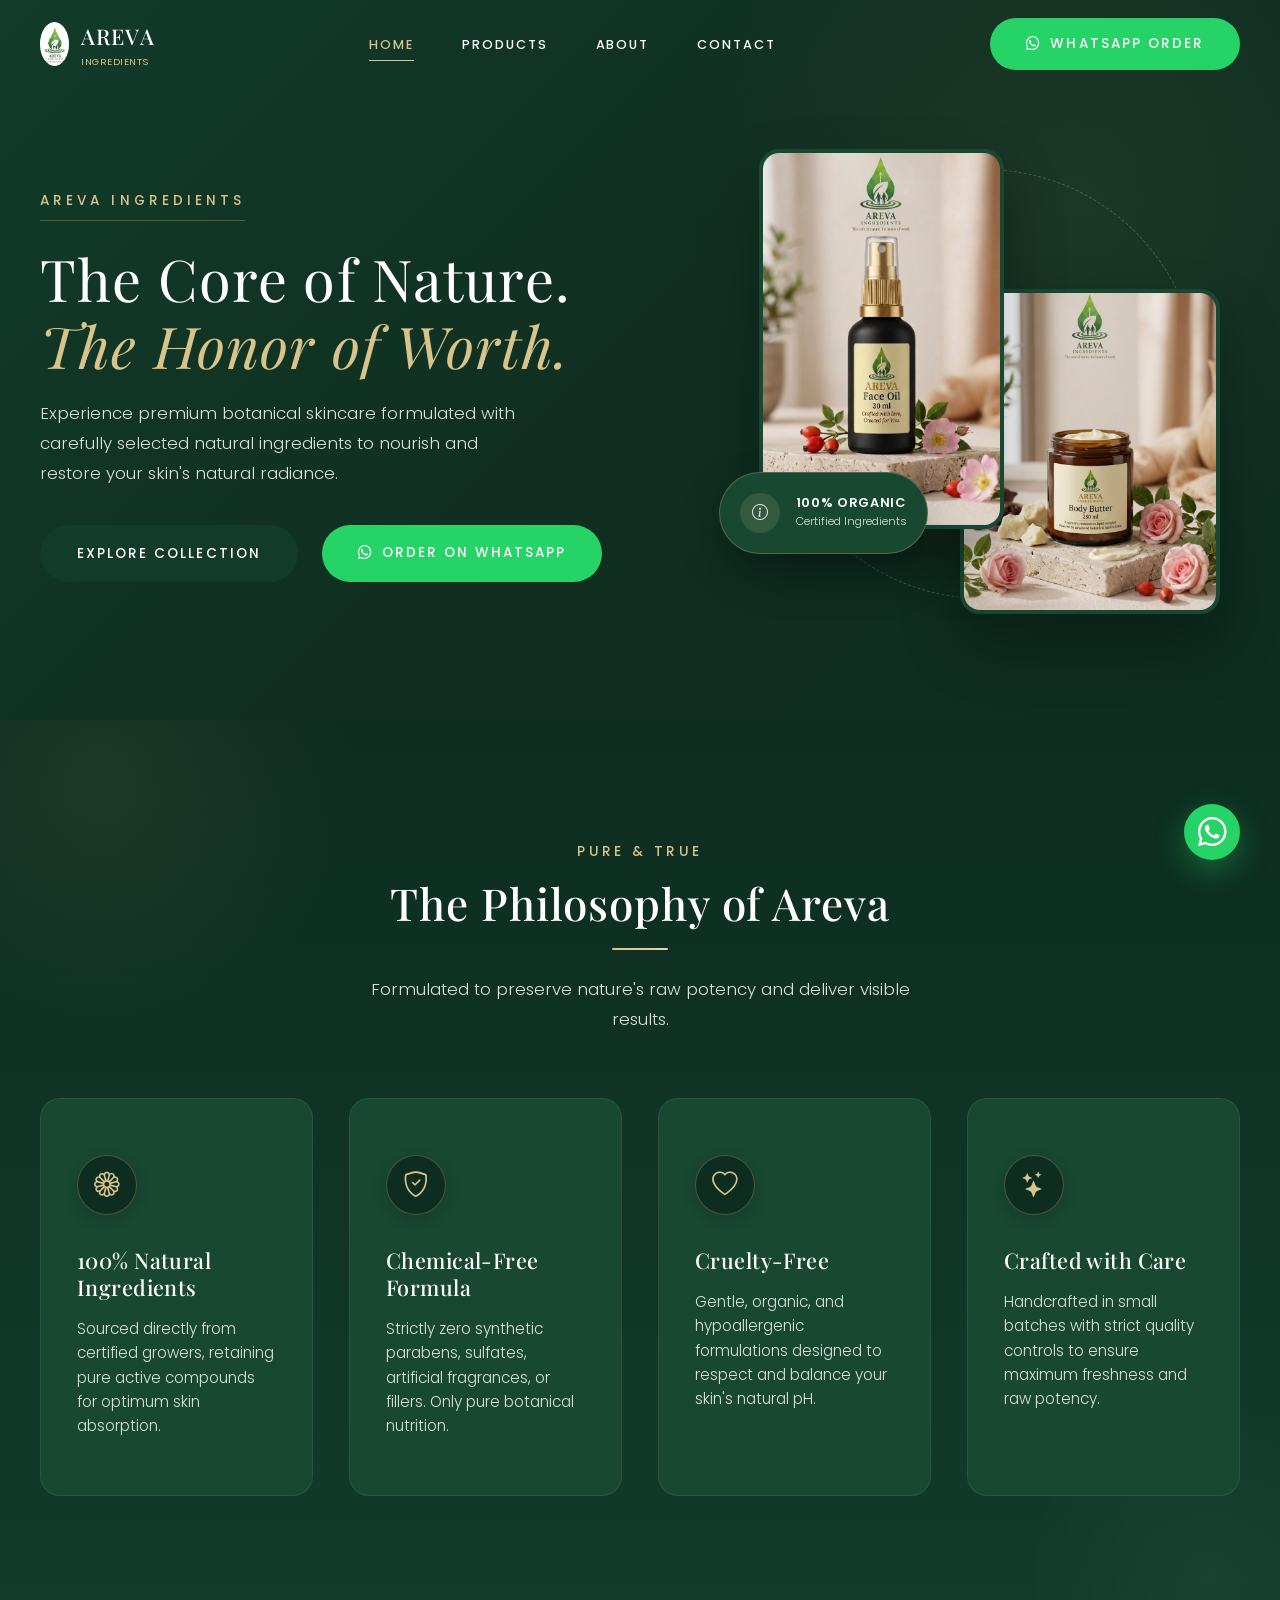
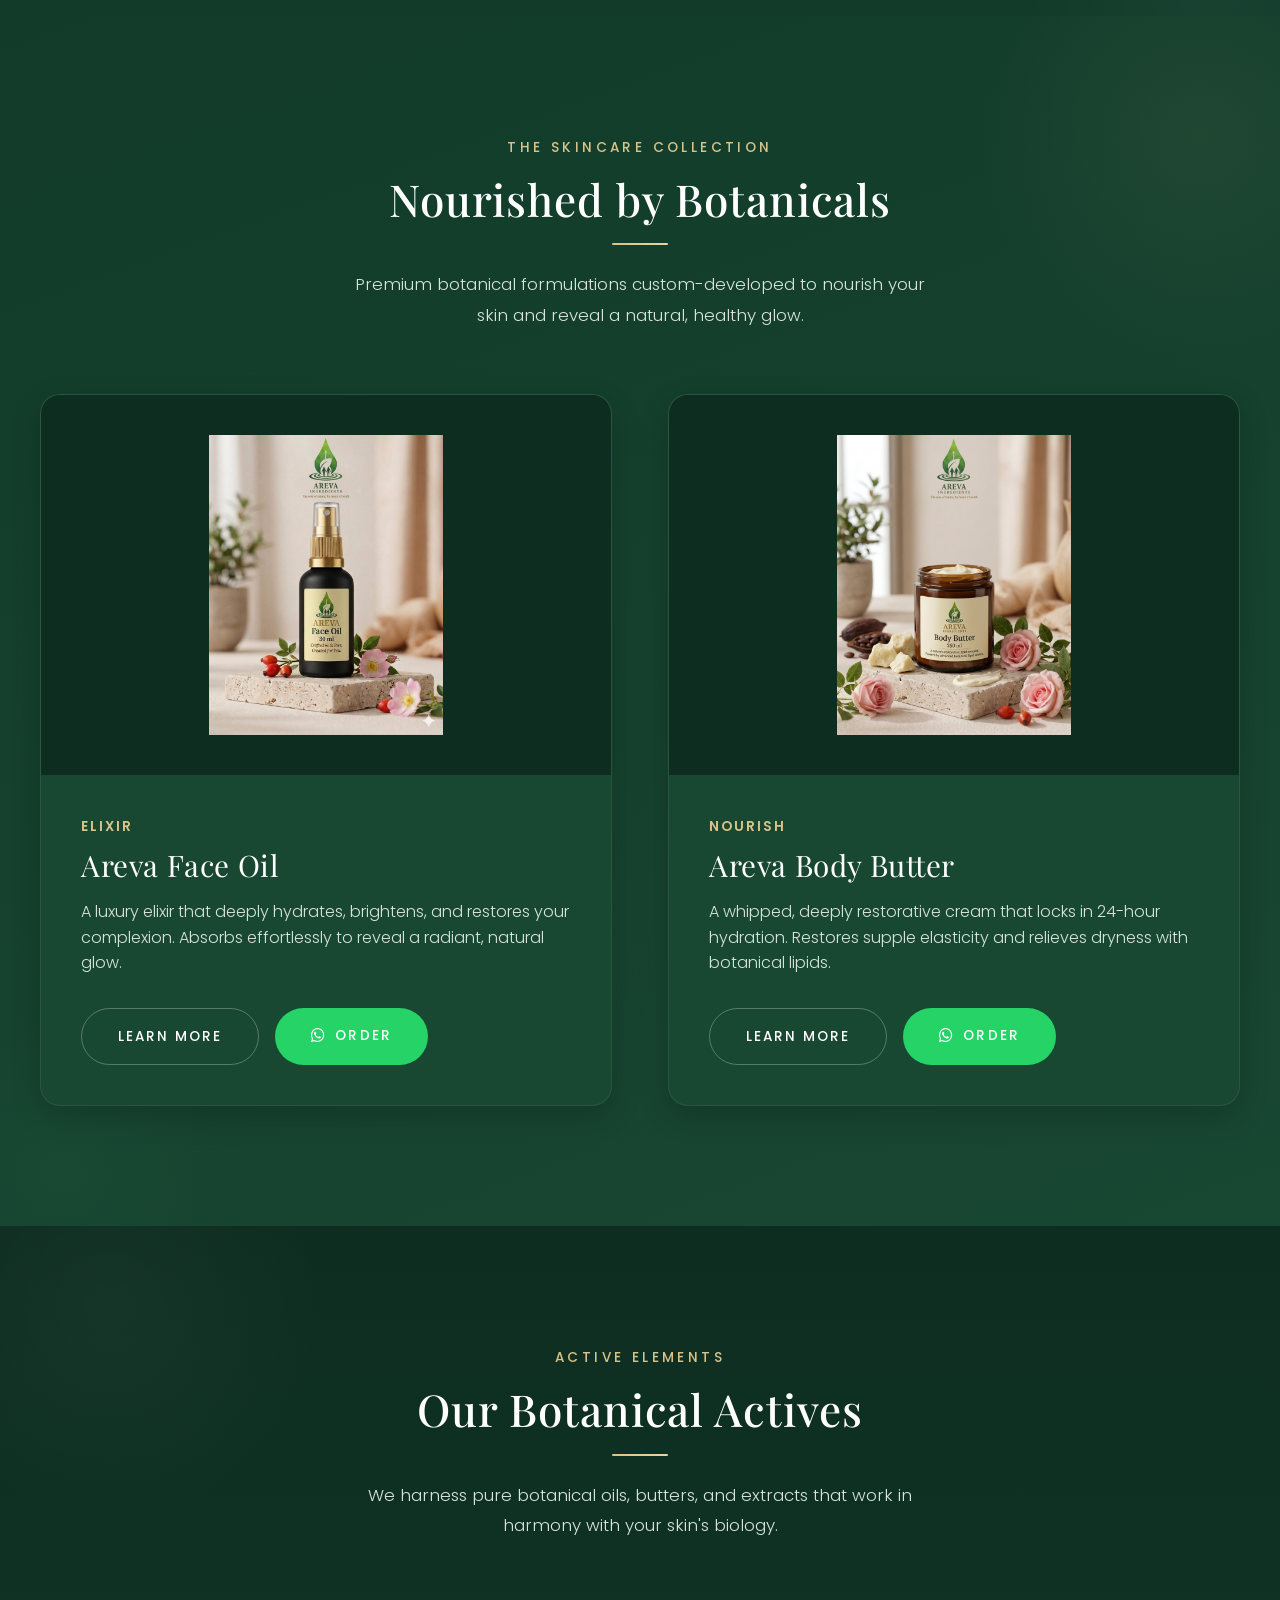
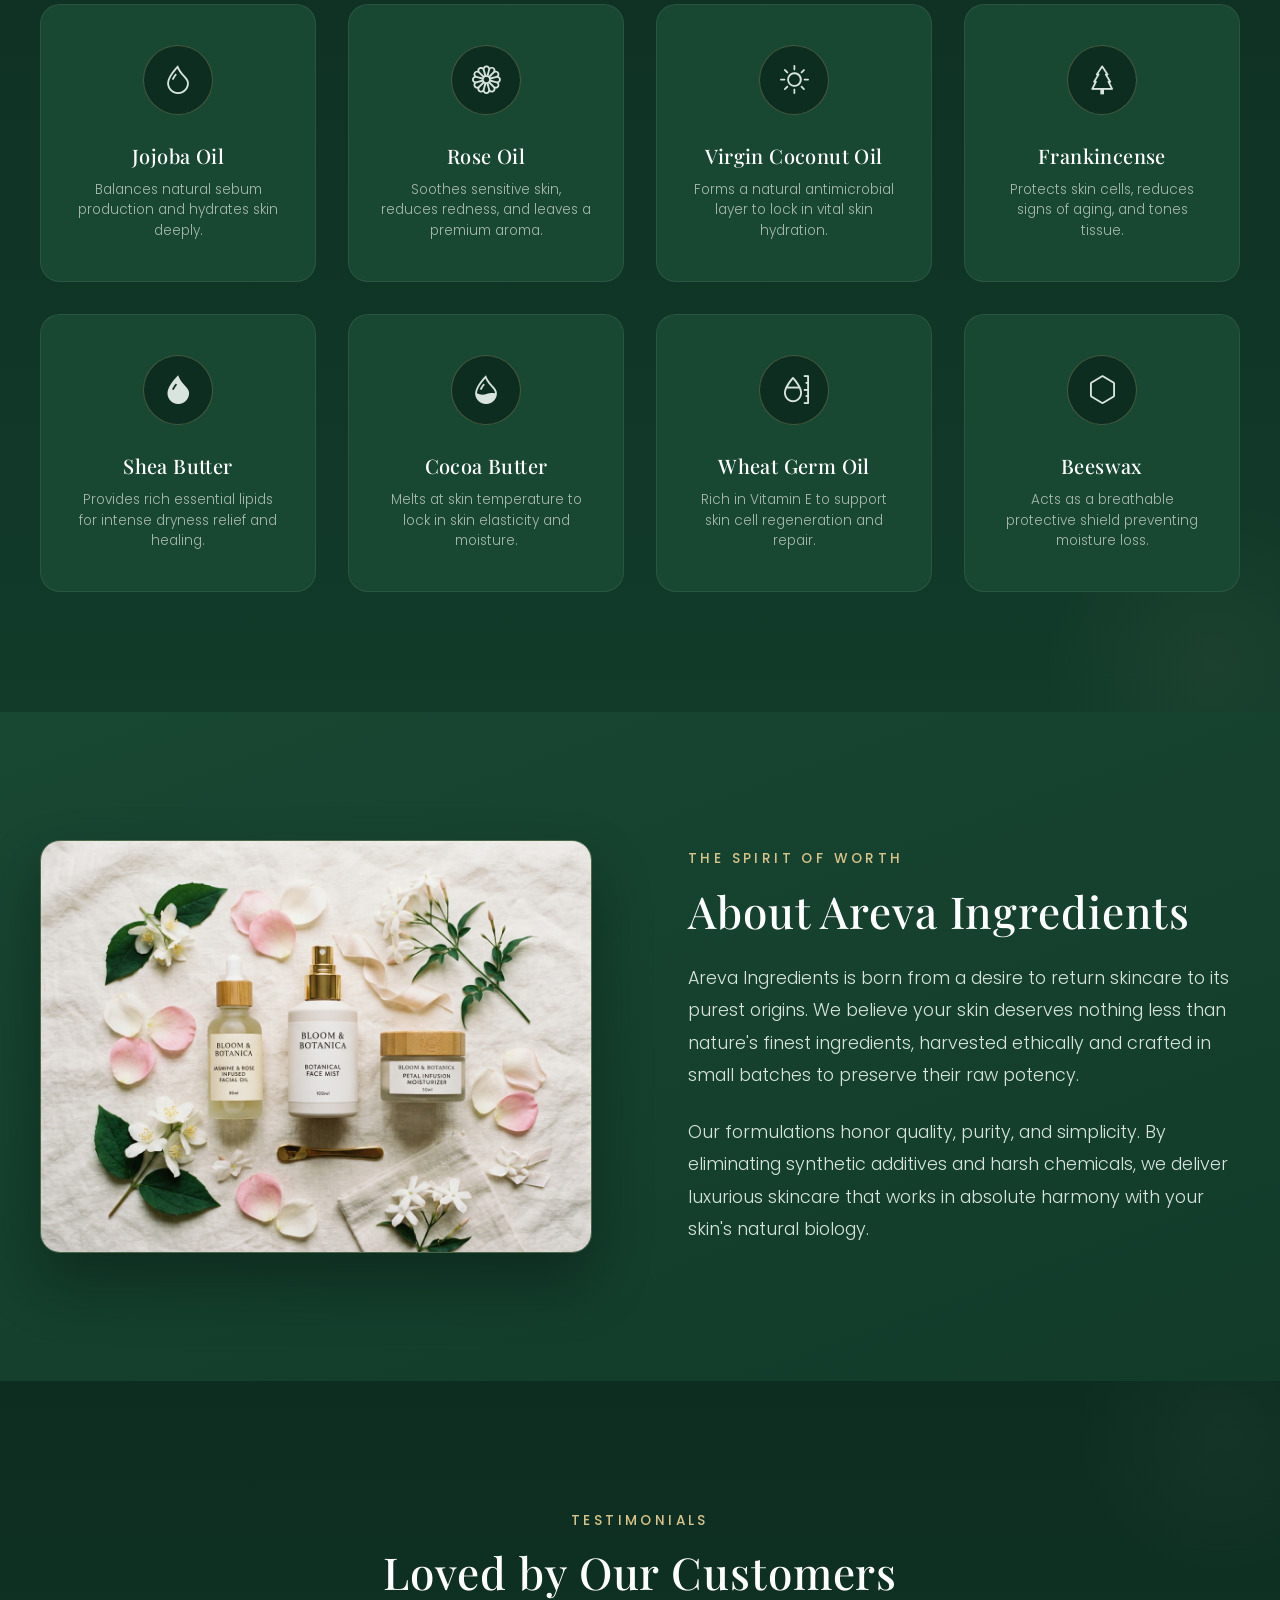
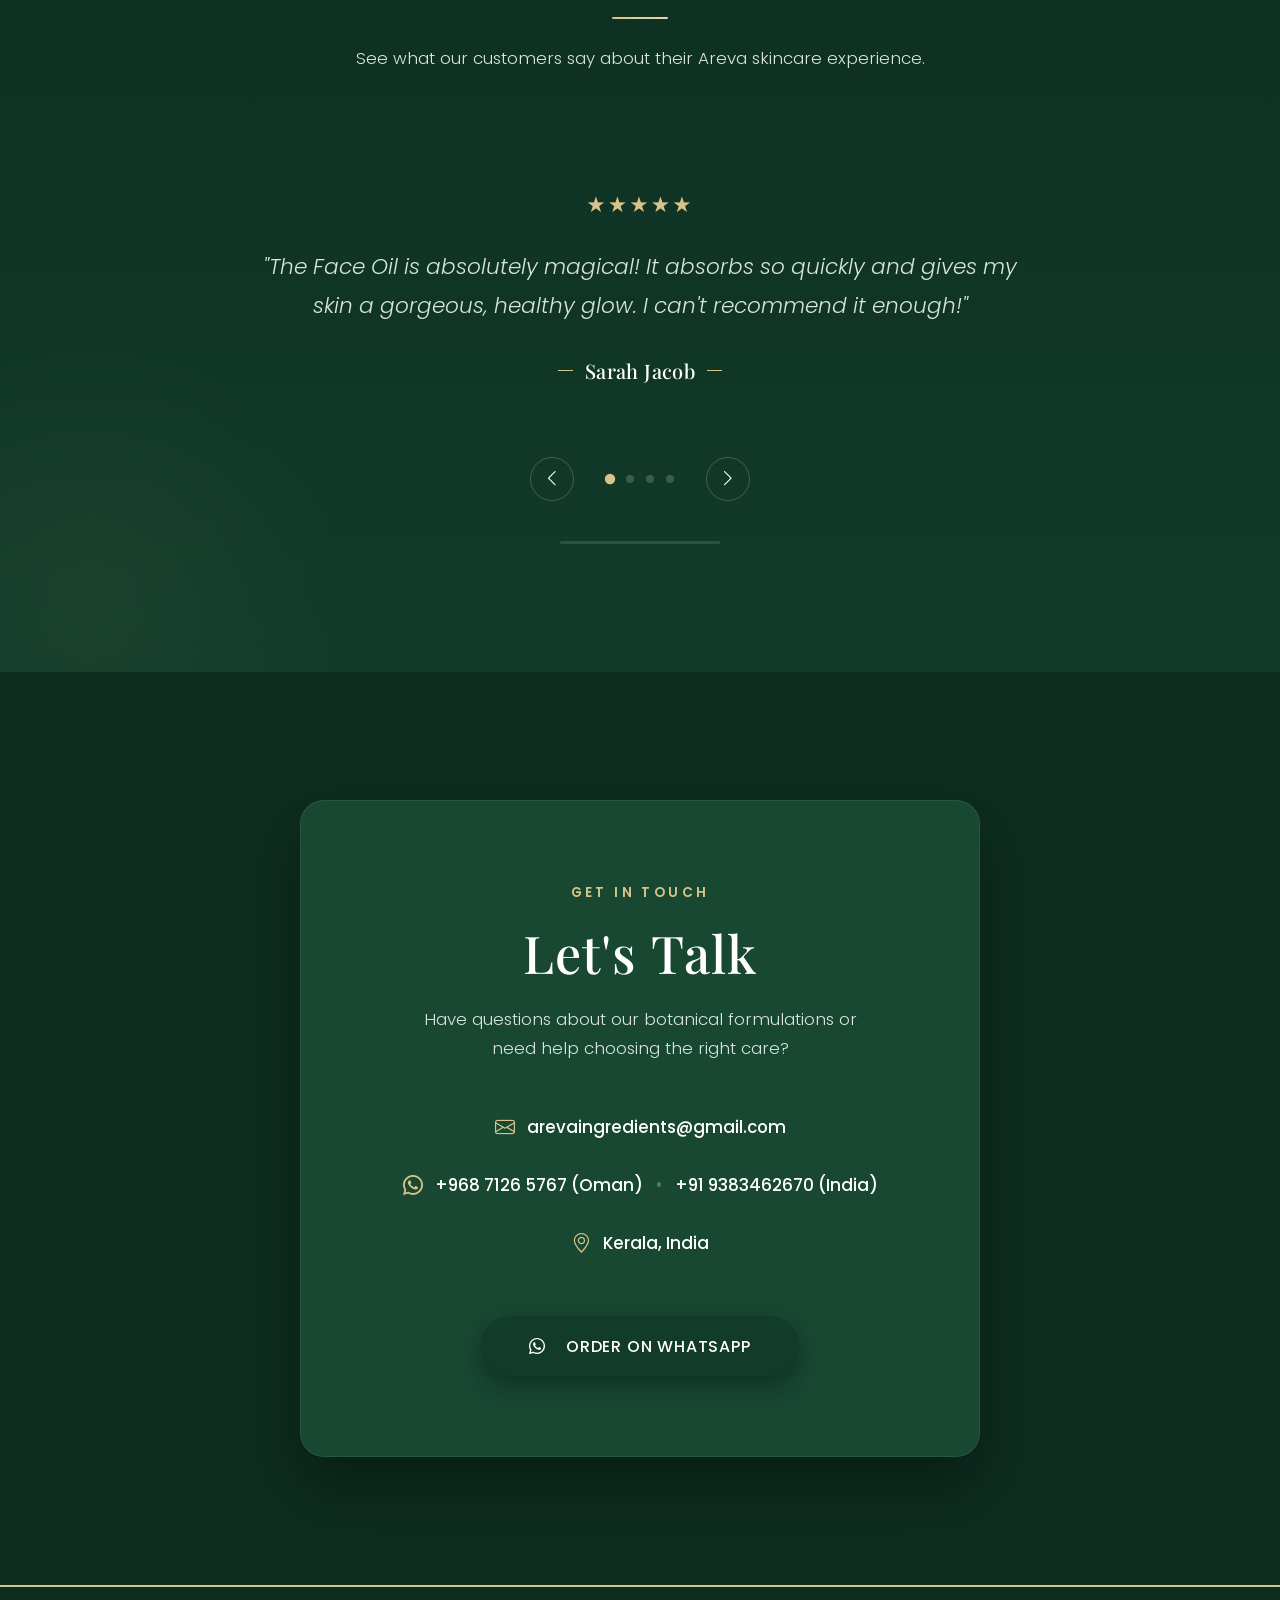
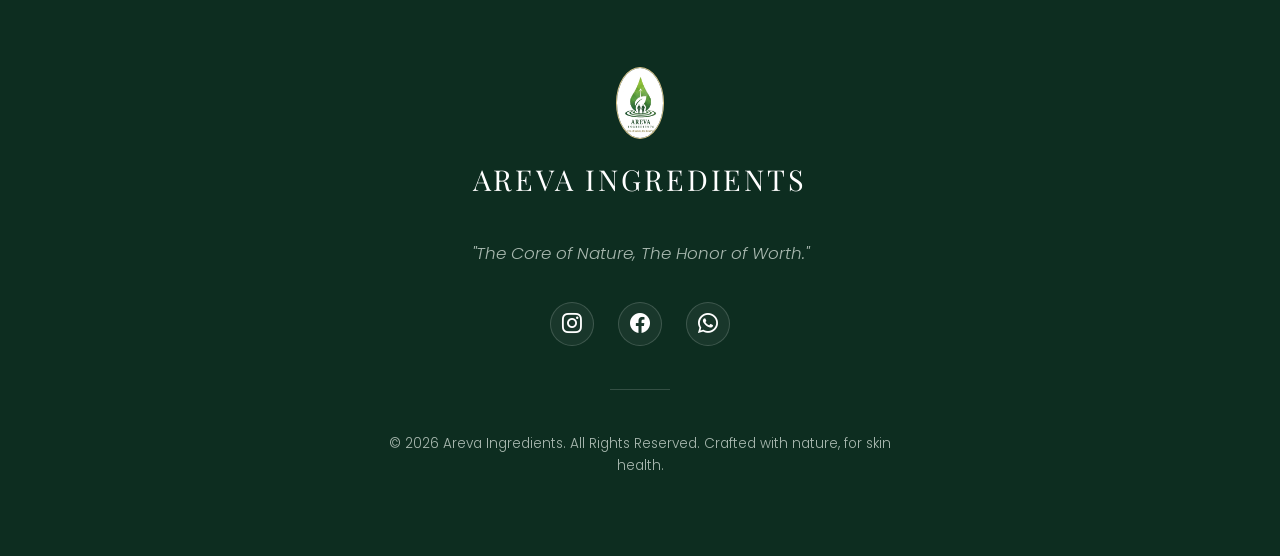
==== index.html @ bfcb447d "first commit" ====
<!DOCTYPE html>
<html lang="en">

<head>
  <meta charset="UTF-8">
  <meta name="viewport" content="width=device-width, initial-scale=1.0">
  <title>Areva Ingredients | Premium Botanical Skincare</title>
  <meta name="description" content="Experience premium botanical skincare formulated with carefully selected natural ingredients. Elegant, luxurious, and organic skincare by Areva Ingredients.">
  <link rel="stylesheet" href="style.css">
  <!-- Bootstrap Icons CDN -->
  <link rel="stylesheet" href="https://cdn.jsdelivr.net/npm/bootstrap-icons@1.11.3/font/bootstrap-icons.min.css">
  <!-- Preconnect to fonts for performance -->
  <link rel="preconnect" href="https://fonts.googleapis.com">
  <link rel="preconnect" href="https://fonts.gstatic.com" crossorigin>
</head>

<body>

  <!-- --- PRELOADER --- -->
  <div class="preloader" id="preloader" aria-hidden="true">
    <div class="preloader-inner">
      <div class="preloader-ring"></div>
      <div class="preloader-logo-slot" id="preloader-logo-slot">
        <img src="assets/logo.jpg" alt="Areva Ingredients Logo"> 
      </div>
    </div>
    <span class="preloader-brand">AREVA<span>INGREDIENTS</span></span>
  </div>

  <!-- --- HEADER & NAVIGATION --- -->
  <header id="header">
    <div class="container nav-container">
      <a href="#home" class="nav-logo" id="nav-logo-link">
        <img src="assets/logo.jpg" alt="Areva Ingredients Logo" class="logo-img">
        <div class="brand-name-wrapper">
          <span class="nav-logo-text">AREVA</span>
          <span class="nav-logo-tagline">INGREDIENTS</span>
        </div>
      </a>

      <ul class="nav-menu" id="nav-menu">
        <li><a href="#home" class="nav-link active">Home</a></li>
        <li><a href="#products" class="nav-link">Products</a></li>
        <li><a href="#about" class="nav-link">About</a></li>
        <li><a href="#contact" class="nav-link">Contact</a></li>
      </ul>
      <div class="nav-actions">
        <button class="btn btn-gold btn-whatsapp" id="nav-whatsapp-btn">
          <span class="btn-icon"><i class="bi bi-whatsapp"></i></span>
          WhatsApp Order
        </button>
        <button class="mobile-toggle" id="mobile-toggle" aria-label="Toggle Menu">
          <span></span>
          <span></span>
          <span></span>
        </button>
      </div>
    </div>
  </header>

  <!-- --- HERO SECTION --- -->
  <section id="home" class="hero">
    <div class="container hero-grid">
      <div class="hero-content reveal">
        <span class="hero-tagline">Areva Ingredients</span>
        <h1 class="hero-title">The Core of Nature.<br><span>The Honor of Worth.</span></h1>
        <p class="hero-desc">Experience premium botanical skincare formulated with carefully selected natural ingredients to nourish and restore your skin's natural radiance.</p>
        <div class="hero-btns">
          <a href="#products" class="btn btn-primary">Explore Collection</a>
          <button class="btn btn-secondary btn-whatsapp" id="hero-whatsapp-btn">
            <span class="btn-icon"><i class="bi bi-whatsapp"></i></span>
            Order on WhatsApp
          </button>
        </div>
      </div>

      <div class="hero-image-container reveal-scale reveal-delay-2">
        <div class="hero-ellipse-bg"></div>
        <div class="hero-img-wrap hero-img-oil">
          <img src="assets/face-oil.jpg" alt="Areva Face Oil Premium Bottle">
        </div>
        <div class="hero-img-wrap hero-img-butter">
          <img src="assets/body-butter.jpg" alt="Areva Body Butter Amber Jar">
        </div>
        <div class="hero-badge">
          <div class="hero-badge-icon">
            <i class="bi bi-info-circle"></i>
          </div>
          <div class="hero-badge-text">
            <h4>100% Organic</h4>
            <p>Certified Ingredients</p>
          </div>
        </div>
      </div>
    </div>
  </section>

  <!-- --- WHY CHOOSE AREVA --- -->
  <section class="why-section">
    <div class="container">
      <div class="text-center reveal">
        <span class="section-subtitle">Pure & True</span>
        <h2 class="section-title">The Philosophy of Areva</h2>
        <p class="section-description">Formulated to preserve nature's raw potency and deliver visible results.</p>
      </div>

      <div class="why-grid">
        <!-- Card 1 -->
        <div class="why-card reveal">
          <div class="why-card-icon">
            <i class="bi bi-flower1"></i>
          </div>
          <h3 class="why-card-title">100% Natural Ingredients</h3>
          <p class="why-card-desc">Sourced directly from certified growers, retaining pure active compounds for optimum skin absorption.</p>
        </div>

        <!-- Card 2 -->
        <div class="why-card reveal reveal-delay-1">
          <div class="why-card-icon">
            <i class="bi bi-shield-check"></i>
          </div>
          <h3 class="why-card-title">Chemical-Free Formula</h3>
          <p class="why-card-desc">Strictly zero synthetic parabens, sulfates, artificial fragrances, or fillers. Only pure botanical nutrition.</p>
        </div>

        <!-- Card 3 -->
        <div class="why-card reveal reveal-delay-2">
          <div class="why-card-icon">
            <i class="bi bi-heart"></i>
          </div>
          <h3 class="why-card-title">Cruelty-Free</h3>
          <p class="why-card-desc">Gentle, organic, and hypoallergenic formulations designed to respect and balance your skin's natural pH.</p>
        </div>

        <!-- Card 4 -->
        <div class="why-card reveal reveal-delay-3">
          <div class="why-card-icon">
            <i class="bi bi-stars"></i>
          </div>
          <h3 class="why-card-title">Crafted with Care</h3>
          <p class="why-card-desc">Handcrafted in small batches with strict quality controls to ensure maximum freshness and raw potency.</p>
        </div>
      </div>
    </div>
  </section>

  <!-- --- FEATURED PRODUCTS SECTION --- -->
  <section id="products" class="products-section">
    <div class="container">
      <div class="text-center reveal">
        <span class="section-subtitle">The Skincare Collection</span>
        <h2 class="section-title">Nourished by Botanicals</h2>
        <p class="section-description">Premium botanical formulations custom-developed to nourish your skin and reveal a natural, healthy glow.</p>
      </div>

      <div class="products-grid">
        <!-- Product Card 1: Face Oil -->
        <div class="product-card reveal-left">
          <div class="product-card-image">
            <img src="assets/face-oil.jpg" alt="Areva Face Oil Elixir">
          </div>
          <div class="product-card-content">
            <span class="product-card-tag">Elixir</span>
            <h3 class="product-card-title">Areva Face Oil</h3>
            <p class="product-card-desc">A luxury elixir that deeply hydrates, brightens, and restores your complexion. Absorbs effortlessly to reveal a radiant, natural glow.</p>
            <div class="product-card-actions">
              <a href="face-oil.html" class="btn btn-secondary">Learn More</a>
              <button class="btn btn-primary btn-whatsapp order-product-btn" data-product="face-oil">
                <span class="btn-icon"><i class="bi bi-whatsapp"></i></span>
                Order
              </button>
            </div>
          </div>
        </div>

        <!-- Product Card 2: Body Butter -->
        <div class="product-card reveal-right reveal-delay-1">
          <div class="product-card-image">
            <img src="assets/body-butter.jpg" alt="Areva Body Butter Jar">
          </div>
          <div class="product-card-content">
            <span class="product-card-tag">Nourish</span>
            <h3 class="product-card-title">Areva Body Butter</h3>
            <p class="product-card-desc">A whipped, deeply restorative cream that locks in 24-hour hydration. Restores supple elasticity and relieves dryness with botanical lipids.</p>
            <div class="product-card-actions">
              <a href="body-butter.html" class="btn btn-secondary">Learn More</a>
              <button class="btn btn-primary btn-whatsapp order-product-btn" data-product="body-butter">
                <span class="btn-icon"><i class="bi bi-whatsapp"></i></span>
                Order
              </button>
            </div>
          </div>
        </div>
      </div>
    </div>
  </section>

  <!-- --- BOTANICAL INGREDIENTS SECTION --- -->
  <section class="ingredients-section">
    <div class="container">
      <div class="text-center reveal">
        <span class="section-subtitle">Active Elements</span>
        <h2 class="section-title">Our Botanical Actives</h2>
        <p class="section-description">We harness pure botanical oils, butters, and extracts that work in harmony with your skin's biology.</p>
      </div>

      <div class="ingredients-grid">
        <!-- Ingredient 1: Jojoba Oil -->
        <div class="ingredient-card reveal">
          <div class="ingredient-illustration">
            <i class="bi bi-droplet"></i>
          </div>
          <h3 class="ingredient-name">Jojoba Oil</h3>
          <p class="ingredient-benefit">Balances natural sebum production and hydrates skin deeply.</p>
        </div>

        <!-- Ingredient 2: Rose Oil -->
        <div class="ingredient-card reveal reveal-delay-1">
          <div class="ingredient-illustration">
            <i class="bi bi-flower1"></i>
          </div>
          <h3 class="ingredient-name">Rose Oil</h3>
          <p class="ingredient-benefit">Soothes sensitive skin, reduces redness, and leaves a premium aroma.</p>
        </div>

        <!-- Ingredient 3: Virgin Coconut Oil -->
        <div class="ingredient-card reveal reveal-delay-2">
          <div class="ingredient-illustration">
            <i class="bi bi-sun"></i>
          </div>
          <h3 class="ingredient-name">Virgin Coconut Oil</h3>
          <p class="ingredient-benefit">Forms a natural antimicrobial layer to lock in vital skin hydration.</p>
        </div>

        <!-- Ingredient 4: Frankincense -->
        <div class="ingredient-card reveal reveal-delay-3">
          <div class="ingredient-illustration">
            <i class="bi bi-tree"></i>
          </div>
          <h3 class="ingredient-name">Frankincense</h3>
          <p class="ingredient-benefit">Protects skin cells, reduces signs of aging, and tones tissue.</p>
        </div>

        <!-- Ingredient 5: Shea Butter -->
        <div class="ingredient-card reveal">
          <div class="ingredient-illustration">
            <i class="bi bi-droplet-fill"></i>
          </div>
          <h3 class="ingredient-name">Shea Butter</h3>
          <p class="ingredient-benefit">Provides rich essential lipids for intense dryness relief and healing.</p>
        </div>

        <!-- Ingredient 6: Cocoa Butter -->
        <div class="ingredient-card reveal reveal-delay-1">
          <div class="ingredient-illustration">
            <i class="bi bi-droplet-half"></i>
          </div>
          <h3 class="ingredient-name">Cocoa Butter</h3>
          <p class="ingredient-benefit">Melts at skin temperature to lock in skin elasticity and moisture.</p>
        </div>

        <!-- Ingredient 7: Wheat Germ Oil -->
        <div class="ingredient-card reveal reveal-delay-2">
          <div class="ingredient-illustration">
            <i class="bi bi-moisture"></i>
          </div>
          <h3 class="ingredient-name">Wheat Germ Oil</h3>
          <p class="ingredient-benefit">Rich in Vitamin E to support skin cell regeneration and repair.</p>
        </div>

        <!-- Ingredient 8: Beeswax -->
        <div class="ingredient-card reveal reveal-delay-3">
          <div class="ingredient-illustration">
            <i class="bi bi-hexagon"></i>
          </div>
          <h3 class="ingredient-name">Beeswax</h3>
          <p class="ingredient-benefit">Acts as a breathable protective shield preventing moisture loss.</p>
        </div>
      </div>
    </div>
  </section>

  <!-- --- ABOUT SECTION --- -->
  <section id="about" class="about-section">
    <div class="container about-grid">
      <div class="about-image-left reveal-left">
        <img src="assets/about-brand.jpg" alt="Areva Ingredients Botanical flatlay" class="about-img">
      </div>
      <div class="about-content-right reveal-right reveal-delay-1">
        <span class="section-subtitle">The Spirit of Worth</span>
        <h2 class="section-title">About Areva Ingredients</h2>
        <p class="about-text-story">
          Areva Ingredients is born from a desire to return skincare to its purest origins. We believe your skin deserves nothing less than nature's finest ingredients, harvested ethically and crafted in small batches to preserve their raw potency.
        </p>
        <p class="about-text-story">
          Our formulations honor quality, purity, and simplicity. By eliminating synthetic additives and harsh chemicals, we deliver luxurious skincare that works in absolute harmony with your skin's natural biology.
        </p>
      </div>
    </div>
  </section>

  <!-- --- TESTIMONIALS SECTION --- -->
  <section id="testimonials" class="testimonials-section">
    <div class="container">
      <div class="text-center reveal">
        <span class="section-subtitle">Testimonials</span>
        <h2 class="section-title">Loved by Our Customers</h2>
        <p class="section-description">See what our customers say about their Areva skincare experience.</p>
      </div>

      <div class="testimonials-carousel-container reveal reveal-delay-1">
        <div class="testimonials-carousel-wrapper">
          <!-- Slide 1 -->
          <div class="testimonial-slide active" data-index="0">
            <div class="testimonial-stars">★★★★★</div>
            <p class="testimonial-text">"The Face Oil is absolutely magical! It absorbs so quickly and gives my skin a gorgeous, healthy glow. I can't recommend it enough!"</p>
            <h4 class="testimonial-name">Sarah Jacob</h4>
          </div>

          <!-- Slide 2 -->
          <div class="testimonial-slide" data-index="1">
            <div class="testimonial-stars">★★★★★</div>
            <p class="testimonial-text">"Using the Body Butter has saved my dry skin this season. It smells heavenly and locks in moisture all day. Pure luxury."</p>
            <h4 class="testimonial-name">Devika Nair</h4>
          </div>

          <!-- Slide 3 -->
          <div class="testimonial-slide" data-index="2">
            <div class="testimonial-stars">★★★★★</div>
            <p class="testimonial-text">"I love that these products are 100% natural and chemical-free. Premium quality skincare that actually feels luxurious."</p>
            <h4 class="testimonial-name">Amal Salem</h4>
          </div>

          <!-- Slide 4 -->
          <div class="testimonial-slide" data-index="3">
            <div class="testimonial-stars">★★★★★</div>
            <p class="testimonial-text">"Outstanding results! The ingredients are top-notch and the quality is obvious from the first application. Highly recommended."</p>
            <h4 class="testimonial-name">Rita Mathew</h4>
          </div>
        </div>

        <!-- Controls -->
        <div class="carousel-controls">
          <button class="carousel-control-btn prev-btn" id="testimonial-prev" aria-label="Previous Review">
            <i class="bi bi-chevron-left"></i>
          </button>
          <div class="carousel-dots" id="carousel-dots-container">
            <span class="carousel-dot active" data-index="0"></span>
            <span class="carousel-dot" data-index="1"></span>
            <span class="carousel-dot" data-index="2"></span>
            <span class="carousel-dot" data-index="3"></span>
          </div>
          <button class="carousel-control-btn next-btn" id="testimonial-next" aria-label="Next Review">
            <i class="bi bi-chevron-right"></i>
          </button>
        </div>

        <!-- Autoplay progress indicator -->
        <div class="testimonial-progress-track" id="testimonial-progress-track">
          <div class="testimonial-progress-fill"></div>
        </div>
      </div>
    </div>
  </section>

  <!-- --- CONTACT SECTION --- -->
  <section id="contact" class="contact-section">
    <!-- Soft Golden Radial Glow behind content -->
    <div class="contact-glow"></div>

    <div class="container reveal-scale">
      <div class="contact-card-centered">
        <span class="contact-top-label">GET IN TOUCH</span>
        <h2 class="contact-luxury-heading">Let's Talk</h2>
        <p class="contact-luxury-subtext">Have questions about our botanical formulations or need help choosing the right care?</p>
        
        <div class="contact-details-minimal">
          <div class="contact-detail-item">
            <i class="bi bi-envelope"></i>
            <a href="mailto:arevaingredients@gmail.com">arevaingredients@gmail.com</a>
          </div>
          
          <div class="contact-detail-item">
            <i class="bi bi-whatsapp"></i>
            <div>
              <a href="tel:+96871265767">+968 7126 5767 (Oman)</a>
              <span class="detail-item-sep">•</span>
              <a href="tel:+919383462670">+91 9383462670 (India)</a>
            </div>
          </div>
          
          <div class="contact-detail-item">
            <i class="bi bi-geo-alt"></i>
            <span>Kerala, India</span>
          </div>
        </div>

        <div class="contact-button-wrapper">
          <button class="btn btn-whatsapp-luxury btn-whatsapp" id="contact-whatsapp-btn">
            <span class="btn-icon"><i class="bi bi-whatsapp"></i></span>
            Order on WhatsApp
          </button>
        </div>
      </div>
    </div>
  </section>

  <!-- --- FOOTER --- -->
  <footer class="luxury-footer">
    <div class="container footer-minimal-content reveal-fade">
      <div class="footer-logo-center">
        <img src="assets/logo.jpg" alt="Areva Ingredients Logo" class="footer-logo-img">
        <span class="footer-logo-text">AREVA INGREDIENTS</span>
      </div>
      <p class="footer-tagline-center">"The Core of Nature, The Honor of Worth."</p>
      
      <div class="footer-socials-center">
        <a href="#" class="footer-social-link" aria-label="Instagram">
          <i class="bi bi-instagram"></i>
        </a>
        <a href="#" class="footer-social-link" aria-label="Facebook">
          <i class="bi bi-facebook"></i>
        </a>
        <a href="https://wa.me/96871265767" class="footer-social-link" aria-label="WhatsApp">
          <i class="bi bi-whatsapp"></i>
        </a>
      </div>
      
      <div class="footer-divider-center"></div>
      
      <p class="copyright-center">&copy; 2026 Areva Ingredients. All Rights Reserved. Crafted with nature, for skin health.</p>
    </div>
  </footer>

  <!-- --- WHATSAPP FLOATING WIDGET --- -->
  <div class="whatsapp-widget" id="whatsapp-widget">
    <div class="whatsapp-widget-card">
      <div class="whatsapp-widget-header">
        <div class="whatsapp-widget-avatar">
          <img src="assets/logo.jpg" alt="Areva Ingredients Logo">
        </div>
        <div class="whatsapp-widget-header-text">
          <h3>Areva Ingredients</h3>
          <p>Typically replies in minutes</p>
        </div>
        <button class="whatsapp-widget-close" id="whatsapp-widget-close" aria-label="Close Chat">
          <i class="bi bi-x-lg"></i>
        </button>
      </div>

      <div class="whatsapp-widget-body">
        <div class="whatsapp-chat-bubble">
          Hello! Let us know how we can help you today. You can select your region below to place an order or ask a question directly on WhatsApp.
        </div>

        <div class="whatsapp-number-selector">
          <!-- Oman Office -->
          <div class="whatsapp-number-btn" data-number="+96871265767" data-region="Oman">
            <div class="whatsapp-number-info">
              <h4>Order - Oman Office</h4>
              <p>+968 7126 5767</p>
            </div>
            <i class="bi bi-whatsapp"></i>
          </div>

          <!-- India Office -->
          <div class="whatsapp-number-btn" data-number="+919383462670" data-region="India">
            <div class="whatsapp-number-info">
              <h4>Order - India Office</h4>
              <p>+91 9383462670</p>
            </div>
            <i class="bi bi-whatsapp"></i>
          </div>
        </div>
      </div>
    </div>

    <button class="whatsapp-widget-bubble" id="whatsapp-widget-bubble" aria-label="Open Chat Window">
      <i class="bi bi-whatsapp"></i>
    </button>
  </div>

  <script src="script.js"></script>
</body>

</html>
---- style.css ----
@import url('https://fonts.googleapis.com/css2?family=Playfair+Display:ital,wght@0,400..900;1,400..900&family=Poppins:wght@300;400;500;600;700&display=swap');

/* --- DESIGN SYSTEM & CSS VARIABLES ---
   Premium dark-green brand palette, built around #123B2A.
   ------------------------------------------------------- */
:root {
  /* Brand */
  --primary-green: #123B2A;     /* Primary brand color / dominant background */
  --primary-hover: #1B5A40;     /* Lighter green for hover states */
  --dark-surface: #0D2D20;      /* Deepest surface — footer, preloader, alt sections */
  --card-bg: #184732;           /* Raised card / component surface */
  --light-surface: #F5F8F6;     /* Rare light surface for high-contrast accent blocks */
  --accent: #D8C48A;            /* Soft gold accent */
  --accent-hover: #E6D6A8;      /* Lighter gold on hover */
  --success: #3FAF68;           /* Success / positive state green */

  /* Text */
  --text-primary: #FFFFFF;      /* Headings, high-emphasis text */
  --text-secondary: #D8E4DD;    /* Body copy on dark backgrounds */
  --text-muted: #A8B8AF;        /* De-emphasized / helper text */

  /* Borders */
  --border-subtle: rgba(255, 255, 255, 0.08);
  --border-subtle-strong: rgba(255, 255, 255, 0.16);
  --border-accent-subtle: rgba(216, 196, 138, 0.28);

  --font-serif: 'Playfair Display', Georgia, serif;
  --font-sans: 'Poppins', system-ui, -apple-system, sans-serif;

  --transition-smooth: all 0.3s cubic-bezier(0.25, 1, 0.5, 1);
  --transition-fast: all 0.25s ease;

  --shadow-soft: 0 10px 30px rgba(0, 0, 0, 0.18);
  --shadow-medium: 0 20px 45px rgba(0, 0, 0, 0.24);
  --shadow-luxury: 0 30px 60px rgba(0, 0, 0, 0.32);

  /* Legacy variable names kept so nothing referencing them breaks;
     remapped to their nearest equivalent in the new palette. */
  --secondary-green: var(--text-secondary);
  --light-green: var(--card-bg);
  --cream: var(--dark-surface);
  --beige: var(--card-bg);
  --gold: var(--accent);
  --gold-hover: var(--accent-hover);
  --gold-light: rgba(216, 196, 138, 0.12);
  --charcoal: var(--text-primary);
  --white: #FFFFFF;
  --border-gold-subtle: 1px solid var(--border-accent-subtle);
  --border-green-subtle: 1px solid var(--border-subtle);
}

/* --- RESET & BASIC STYLES --- */
* {
  margin: 0;
  padding: 0;
  box-sizing: border-box;
}

html {
  scroll-behavior: smooth;
  font-size: 16px;
  background-color: var(--primary-green);
  color: var(--text-secondary);
  font-family: var(--font-sans);
  -webkit-font-smoothing: antialiased;
  -moz-osx-font-smoothing: grayscale;
}

body {
  overflow-x: hidden;
  line-height: 1.7;
}

/* --- TYPOGRAPHY --- */
h1, h2, h3, h4, h5 {
  font-family: var(--font-serif);
  color: var(--text-primary);
  font-weight: 400;
  line-height: 1.25;
  letter-spacing: 0.02em;
}

p {
  font-size: 1rem;
  font-weight: 300;
  color: var(--text-secondary);
  line-height: 1.8;
}

a {
  text-decoration: none;
  color: inherit;
  transition: var(--transition-fast);
}

/* --- UTILITY CLASSES --- */
.container {
  width: 100%;
  max-width: 1280px;
  margin: 0 auto;
  padding: 0 2.5rem;
}

section {
  padding: 7.5rem 0;
  position: relative;
}

.text-center { text-align: center; }

.section-subtitle {
  font-family: var(--font-sans);
  font-size: 0.85rem;
  text-transform: uppercase;
  letter-spacing: 0.25em;
  color: var(--accent);
  margin-bottom: 0.75rem;
  font-weight: 500;
  display: block;
}

.section-title {
  font-size: 2.75rem;
  margin-bottom: 1.5rem;
  font-weight: 500;
}

.section-description {
  max-width: 600px;
  margin: 0 auto 4rem auto;
  font-size: 1.05rem;
  color: var(--text-secondary);
}

/* --- BUTTONS --- */
.btn {
  display: inline-flex;
  align-items: center;
  justify-content: center;
  padding: 1rem 2.25rem;
  font-family: var(--font-sans);
  font-size: 0.85rem;
  font-weight: 500;
  text-transform: uppercase;
  letter-spacing: 0.15em;
  border-radius: 50px;
  transition: var(--transition-smooth);
  cursor: pointer;
  border: 1px solid transparent;
}

.btn-primary {
  background-color: var(--primary-green);
  color: var(--text-primary);
}

.btn-primary:hover {
  background-color: var(--primary-hover);
  transform: translateY(-3px);
  box-shadow: 0 10px 25px rgba(0, 0, 0, 0.35);
}

.btn-secondary {
  background-color: transparent;
  color: var(--text-primary);
  border: 1px solid rgba(255, 255, 255, 0.28);
}

.btn-secondary:hover {
  border-color: var(--primary-hover);
  background-color: var(--primary-hover);
  color: var(--text-primary);
  transform: translateY(-3px);
}

.btn-gold {
  background-color: var(--accent);
  color: var(--dark-surface);
}

.btn-gold:hover {
  background-color: var(--accent-hover);
  transform: translateY(-3px);
  box-shadow: 0 10px 25px rgba(216, 196, 138, 0.25);
}

.btn-whatsapp {
  background-color: #25D366;
  color: var(--white);
  border: none;
}

.btn-whatsapp:hover {
  background-color: #20BA5A;
  transform: translateY(-3px);
  box-shadow: 0 10px 25px rgba(37, 211, 102, 0.3);
}

.btn-icon {
  margin-right: 0.5rem;
  display: inline-flex;
  align-items: center;
}

/* --- HEADER & NAVIGATION --- */
header {
  position: fixed;
  top: 0;
  left: 0;
  width: 100%;
  z-index: 1000;
  transition: var(--transition-smooth);
  border-bottom: 1px solid transparent;
}

header.scrolled {
  background-color: rgba(13, 45, 32, 0.88);
  backdrop-filter: blur(15px);
  -webkit-backdrop-filter: blur(15px);
  box-shadow: 0 5px 25px rgba(0, 0, 0, 0.25);
  border-bottom: 1px solid var(--border-accent-subtle);
}

.nav-container {
  display: flex;
  justify-content: space-between;
  align-items: center;
  height: 5.5rem;
  transition: var(--transition-smooth);
}

header.scrolled .nav-container {
  height: 4.5rem;
}

.nav-logo {
  display: flex;
  align-items: center;
  gap: 0.75rem;
}

.logo-img {
  height: 2.75rem;
  width: auto;
  border-radius: 50%;
}

.brand-name-wrapper {
  display: flex;
  flex-direction: column;
}

.nav-logo-text {
  font-family: var(--font-serif);
  font-size: 1.35rem;
  font-weight: 500;
  letter-spacing: 0.05em;
  color: var(--text-primary);
}

.nav-logo-tagline {
  font-size: 0.6rem;
  letter-spacing: 0.05em;
  color: var(--accent);
  text-transform: uppercase;
}

.nav-menu {
  display: flex;
  align-items: center;
  gap: 3rem;
  list-style: none;
}

.nav-link {
  font-size: 0.8rem;
  font-weight: 500;
  text-transform: uppercase;
  letter-spacing: 0.15em;
  color: var(--text-primary);
  position: relative;
  padding: 0.5rem 0;
  transition: var(--transition-fast);
}

.nav-link:hover {
  color: var(--accent);
}

.nav-link.active {
  color: var(--accent);
}

.nav-link::after {
  content: '';
  position: absolute;
  bottom: 0;
  left: 0;
  width: 0;
  height: 1px;
  background-color: var(--accent);
  transition: var(--transition-smooth);
}

.nav-link:hover::after,
.nav-link.active::after {
  width: 100%;
}

.nav-actions {
  display: flex;
  align-items: center;
}

/* Mobile Toggle */
.mobile-toggle {
  display: none;
  background: none;
  border: none;
  cursor: pointer;
  padding: 0.5rem;
  z-index: 1010;
}

.mobile-toggle span {
  display: block;
  width: 24px;
  height: 1.5px;
  background-color: var(--text-primary);
  margin: 6px 0;
  transition: var(--transition-smooth);
}

/* --- HERO SECTION --- */
.hero {
  min-height: 80vh;
  display: flex;
  align-items: center;
  padding-top: 5.5rem;
  padding-bottom: 2.5rem;
  background: linear-gradient(135deg, var(--primary-green) 0%, #102F21 50%, var(--dark-surface) 100%);
  position: relative;
  overflow: hidden;
}

.hero::before {
  content: '';
  position: absolute;
  width: 800px;
  height: 800px;
  border-radius: 50%;
  background: radial-gradient(circle, rgba(216, 196, 138, 0.06) 0%, rgba(216, 196, 138, 0) 70%);
  top: -200px;
  right: -200px;
  z-index: 0;
}

.hero-grid {
  display: grid;
  grid-template-columns: 1.1fr 0.9fr;
  gap: 4rem;
  align-items: center;
  position: relative;
  z-index: 1;
}

.hero-content {
  max-width: 580px;
}

.hero-tagline {
  font-family: var(--font-sans);
  font-size: 0.85rem;
  text-transform: uppercase;
  letter-spacing: 0.3em;
  color: var(--accent);
  font-weight: 500;
  margin-bottom: 1.5rem;
  display: inline-block;
  border-bottom: var(--border-gold-subtle);
  padding-bottom: 0.5rem;
}

.hero-title {
  font-size: 3.6rem;
  line-height: 1.15;
  margin-bottom: 1.25rem;
  font-weight: 400;
  color: var(--text-primary);
}

.hero-title span {
  font-family: var(--font-serif);
  font-style: italic;
  font-weight: 300;
  color: var(--accent);
}

.hero-desc {
  font-size: 1.05rem;
  max-width: 500px;
  margin-bottom: 2.25rem;
  color: var(--text-secondary);
}

.hero-btns {
  display: flex;
  gap: 1.5rem;
  flex-wrap: wrap;
}

/* Hero Overlapping Image Composition */
.hero-image-container {
  position: relative;
  height: 520px;
  width: 100%;
  display: flex;
  align-items: center;
  justify-content: center;
}

.hero-ellipse-bg {
  position: absolute;
  width: 430px;
  height: 430px;
  border-radius: 50%;
  border: 1px dashed rgba(216, 196, 138, 0.3);
  z-index: 0;
  animation: rotateClockwise 60s linear infinite;
}

.hero-img-wrap {
  position: absolute;
  border-radius: 20px;
  box-shadow: var(--shadow-luxury);
  overflow: hidden;
  transition: var(--transition-smooth);
}

.hero-img-wrap img {
  width: 100%;
  height: 100%;
  object-fit: cover;
  display: block;
}

/* Face Oil Placement (Main Left) */
.hero-img-oil {
  width: 245px;
  height: 380px;
  left: 30px;
  top: 25px;
  z-index: 2;
  border: 4px solid var(--card-bg);
  animation: floatSlow 8s ease-in-out infinite;
}

/* Body Butter Placement (Secondary Right, Overlapped) */
.hero-img-butter {
  width: 260px;
  height: 325px;
  right: 20px;
  bottom: 30px;
  z-index: 1;
  border: 4px solid var(--card-bg);
  animation: floatSlowAlt 8s ease-in-out infinite;
}

.hero-img-wrap:hover {
  transform: scale(1.03);
  z-index: 3;
}

/* Leaf badge overlay */
.hero-badge {
  position: absolute;
  bottom: 90px;
  left: -10px;
  background-color: var(--card-bg);
  border: 1px solid var(--border-accent-subtle);
  padding: 1.25rem;
  border-radius: 100px;
  display: flex;
  align-items: center;
  gap: 1rem;
  z-index: 4;
  box-shadow: var(--shadow-medium);
  animation: floatSlowBadge 9s ease-in-out infinite;
}

.hero-badge-icon {
  width: 40px;
  height: 40px;
  border-radius: 50%;
  background-color: rgba(216, 196, 138, 0.14);
  display: flex;
  align-items: center;
  justify-content: center;
}

.hero-badge-icon svg {
  fill: var(--accent);
}

.hero-badge-text h4 {
  font-family: var(--font-sans);
  font-size: 0.8rem;
  font-weight: 600;
  color: var(--text-primary);
  text-transform: uppercase;
  letter-spacing: 0.05em;
}

.hero-badge-text p {
  font-size: 0.7rem;
  color: var(--text-secondary);
}

/* --- WHY CHOOSE AREVA --- */
.why-section {
  background: linear-gradient(180deg, var(--dark-surface) 0%, var(--primary-green) 100%);
}

.why-grid {
  display: grid;
  grid-template-columns: repeat(4, 1fr);
  gap: 2.25rem;
}

.why-card {
  background-color: var(--card-bg);
  padding: 3.5rem 2.25rem;
  border-radius: 20px;
  border: 1px solid var(--border-subtle);
  transition: var(--transition-smooth);
  position: relative;
  overflow: hidden;
  display: flex;
  flex-direction: column;
  height: 100%;
}

.why-card:hover {
  transform: translateY(-8px);
  background-color: var(--primary-hover);
  box-shadow: var(--shadow-luxury);
  border-color: var(--accent);
}

.why-card-icon {
  width: 60px;
  height: 60px;
  border-radius: 50%;
  background-color: var(--dark-surface);
  display: flex;
  align-items: center;
  justify-content: center;
  margin-bottom: 2rem;
  box-shadow: 0 5px 15px rgba(0, 0, 0, 0.15);
  border: 1px solid var(--border-accent-subtle);
  transition: var(--transition-smooth);
}

.why-card:hover .why-card-icon {
  background-color: var(--accent);
  border-color: var(--accent);
}

.why-card-icon i {
  font-size: 1.6rem;
  color: var(--accent);
  transition: var(--transition-smooth);
}

.why-card:hover .why-card-icon i {
  color: var(--dark-surface);
}

.why-card-title {
  font-family: var(--font-serif);
  font-size: 1.35rem;
  margin-bottom: 1rem;
  font-weight: 500;
  color: var(--text-primary);
}

.why-card-desc {
  font-size: 0.95rem;
  color: var(--text-secondary);
  line-height: 1.6;
}

/* --- FEATURED PRODUCTS --- */
.products-section {
  background: linear-gradient(160deg, var(--primary-green) 0%, var(--card-bg) 100%);
}

.products-grid {
  display: grid;
  grid-template-columns: repeat(2, 1fr);
  gap: 3.5rem;
  margin-top: 4rem;
}

.product-card {
  background-color: var(--card-bg);
  border-radius: 20px;
  overflow: hidden;
  box-shadow: var(--shadow-soft);
  border: 1px solid var(--border-subtle);
  transition: var(--transition-smooth);
  display: flex;
  flex-direction: column;
  height: 100%;
}

.product-card:hover {
  transform: translateY(-8px);
  box-shadow: var(--shadow-luxury);
  border-color: var(--accent);
}

.product-card-image {
  background-color: var(--dark-surface);
  height: 380px;
  display: flex;
  align-items: center;
  justify-content: center;
  overflow: hidden;
  position: relative;
}

.product-card-image img {
  height: 300px;
  width: auto;
  object-fit: contain;
  transition: var(--transition-smooth);
}

.product-card:hover .product-card-image img {
  transform: scale(1.05);
}

.product-card-content {
  padding: 2.5rem;
  display: flex;
  flex-direction: column;
  flex-grow: 1;
}

.product-card-tag {
  font-family: var(--font-sans);
  font-size: 0.85rem;
  text-transform: uppercase;
  color: var(--accent);
  letter-spacing: 0.15em;
  font-weight: 600;
  margin-bottom: 0.5rem;
}

.product-card-title {
  font-size: 1.85rem;
  margin-bottom: 1rem;
  color: var(--text-primary);
}

.product-card-desc {
  font-size: 1rem;
  line-height: 1.6;
  color: var(--text-secondary);
  margin-bottom: 2rem;
  flex-grow: 1;
}

.product-card-actions {
  display: flex;
  gap: 1rem;
}

/* --- BOTANICAL INGREDIENTS --- */
.ingredients-section {
  background: linear-gradient(180deg, var(--dark-surface) 0%, var(--primary-green) 100%);
}

.ingredients-grid {
  display: grid;
  grid-template-columns: repeat(4, 1fr);
  gap: 2rem;
}

.ingredient-card {
  border: 1px solid var(--border-subtle);
  background-color: var(--card-bg);
  padding: 2.5rem 2rem;
  border-radius: 20px;
  text-align: center;
  transition: var(--transition-smooth);
}

.ingredient-card:hover {
  transform: translateY(-8px);
  border-color: var(--border-accent-subtle);
  background-color: var(--primary-hover);
  box-shadow: var(--shadow-luxury);
}

.ingredient-illustration {
  width: 70px;
  height: 70px;
  border-radius: 50%;
  background-color: var(--dark-surface);
  border: 1px solid var(--border-accent-subtle);
  display: flex;
  align-items: center;
  justify-content: center;
  margin: 0 auto 1.75rem auto;
  transition: var(--transition-smooth);
}

.ingredient-card:hover .ingredient-illustration {
  background-color: rgba(216, 196, 138, 0.16);
  border-color: var(--accent);
}

.ingredient-illustration i {
  font-size: 1.8rem;
  color: var(--text-secondary);
  transition: var(--transition-smooth);
  display: inline-flex;
  align-items: center;
  justify-content: center;
}

.ingredient-card:hover .ingredient-illustration i {
  color: var(--accent);
  transform: scale(1.08);
}

.ingredient-name {
  font-size: 1.25rem;
  margin-bottom: 0.75rem;
  font-weight: 500;
  color: var(--text-primary);
}

.ingredient-benefit {
  font-size: 0.85rem;
  color: var(--text-muted);
  line-height: 1.5;
}

/* --- ABOUT SECTION --- */
.about-section {
  background: linear-gradient(160deg, var(--card-bg) 0%, var(--primary-green) 100%);
  padding: 8rem 0;
}

.about-grid {
  display: grid;
  grid-template-columns: 1fr 1fr;
  gap: 6rem;
  align-items: center;
}

.about-image-left {
  position: relative;
  border-radius: 20px;
  overflow: hidden;
  box-shadow: var(--shadow-luxury);
  border: 1px solid var(--border-accent-subtle);
}

.about-img {
  width: 100%;
  height: auto;
  object-fit: cover;
  display: block;
  transition: var(--transition-smooth);
}

.about-image-left:hover .about-img {
  transform: scale(1.03);
}

.about-content-right {
  display: flex;
  flex-direction: column;
  justify-content: center;
}

.about-text-story {
  font-size: 1.1rem;
  line-height: 1.85;
  color: var(--text-secondary);
  margin-bottom: 1.5rem;
}

.about-text-story:last-of-type {
  margin-bottom: 0;
}

/* --- CONTACT SECTION --- */
.contact-section {
  background: var(--dark-surface);
  position: relative;
  overflow: hidden;
  padding: 8rem 0;
  display: flex;
  justify-content: center;
  align-items: center;
}

.contact-glow {
  position: absolute;
  width: 600px;
  height: 600px;
  top: 50%;
  left: 50%;
  transform: translate(-50%, -50%);
  background: radial-gradient(circle, rgba(216, 196, 138, 0.12) 0%, rgba(216, 196, 138, 0) 70%);
  z-index: 0;
  pointer-events: none;
}

.contact-card-centered {
  background-color: var(--card-bg);
  max-width: 680px;
  margin: 0 auto;
  padding: 5rem 4rem;
  border-radius: 24px;
  box-shadow: var(--shadow-luxury);
  border: 1px solid var(--border-subtle);
  position: relative;
  z-index: 2;
  text-align: center;
  display: flex;
  flex-direction: column;
  align-items: center;
}

.contact-top-label {
  font-family: var(--font-sans);
  font-size: 0.85rem;
  text-transform: uppercase;
  letter-spacing: 0.25em;
  color: var(--accent);
  font-weight: 600;
  margin-bottom: 1rem;
}

.contact-luxury-heading {
  font-family: var(--font-serif);
  font-size: 3.25rem;
  color: var(--text-primary);
  margin-bottom: 1.25rem;
  font-weight: 500;
}

.contact-luxury-subtext {
  font-size: 1.05rem;
  color: var(--text-secondary);
  line-height: 1.7;
  max-width: 480px;
  margin: 0 auto 3rem auto;
}

.contact-details-minimal {
  display: flex;
  flex-direction: column;
  gap: 1.5rem;
  margin-bottom: 3.5rem;
  width: 100%;
}

.contact-detail-item {
  display: flex;
  align-items: center;
  justify-content: center;
  gap: 0.75rem;
  font-size: 1.05rem;
  color: var(--text-primary);
  font-weight: 500;
}

.contact-detail-item i {
  color: var(--accent);
  font-size: 1.25rem;
}

.contact-detail-item a {
  color: var(--text-primary);
  transition: var(--transition-fast);
}

.contact-detail-item a:hover {
  color: var(--accent);
}

.detail-item-sep {
  margin: 0 0.5rem;
  color: rgba(216, 196, 138, 0.4);
}

.contact-button-wrapper {
  width: 100%;
  display: flex;
  justify-content: center;
}

.btn-whatsapp-luxury {
  background-color: var(--primary-green);
  color: var(--text-primary) !important;
  border: none;
  padding: 1.1rem 3rem;
  font-size: 1rem;
  border-radius: 50px;
  display: inline-flex;
  align-items: center;
  gap: 0.75rem;
  font-weight: 500;
  letter-spacing: 0.05em;
  transition: var(--transition-smooth);
  box-shadow: 0 10px 25px rgba(0, 0, 0, 0.3);
}

.btn-whatsapp-luxury:hover {
  background-color: var(--accent);
  color: var(--dark-surface) !important;
  transform: translateY(-3px);
  box-shadow: 0 15px 30px rgba(216, 196, 138, 0.3);
}

/* Animations */
@keyframes floatSlowDecor {
  0% { transform: translateY(0px) rotate(0deg); }
  50% { transform: translateY(-12px) rotate(2deg); }
  100% { transform: translateY(0px) rotate(0deg); }
}

/* --- SIMPLIFIED LUXURY FOOTER --- */
.luxury-footer {
  background-color: var(--dark-surface);
  color: var(--text-secondary);
  padding: 5rem 0;
  border-top: 2px solid var(--accent);
  text-align: center;
}

.footer-minimal-content {
  max-width: 600px;
  margin: 0 auto;
  display: flex;
  flex-direction: column;
  align-items: center;
  gap: 2.2rem;
}

.footer-logo-center {
  display: flex;
  flex-direction: column;
  align-items: center;
  gap: 1rem;
}

.footer-logo-center img {
  height: 4.5rem;
  width: auto;
  border-radius: 50%;
  border: 1px solid var(--accent);
}

.footer-logo-center .footer-logo-text {
  font-family: var(--font-serif);
  font-size: 1.8rem;
  color: var(--text-primary);
  letter-spacing: 0.1em;
}

.footer-tagline-center {
  font-size: 1.05rem;
  color: var(--text-muted);
  font-style: italic;
  line-height: 1.6;
}

.footer-socials-center {
  display: flex;
  gap: 1.5rem;
}

.footer-socials-center .footer-social-link {
  width: 44px;
  height: 44px;
  border-radius: 50%;
  background-color: rgba(255, 255, 255, 0.05);
  border: 1px solid var(--border-subtle-strong);
  display: flex;
  align-items: center;
  justify-content: center;
  color: var(--text-primary);
  font-size: 1.25rem;
  transition: var(--transition-smooth);
}

.footer-socials-center .footer-social-link:hover {
  background-color: var(--accent);
  border-color: var(--accent);
  color: var(--dark-surface);
  transform: translateY(-3px);
}

.footer-divider-center {
  width: 60px;
  height: 1px;
  background-color: var(--border-subtle-strong);
  margin: 0.5rem 0;
}

.copyright-center {
  font-size: 0.85rem;
  color: var(--text-muted);
  line-height: 1.6;
}

/* --- TESTIMONIALS SECTION --- */
.testimonials-section {
  background: linear-gradient(180deg, var(--dark-surface) 0%, var(--primary-green) 100%);
  padding: 8rem 0;
}

.testimonials-carousel-container {
  max-width: 780px;
  margin: 4.5rem auto 0 auto;
  position: relative;
  overflow: hidden;
}

.testimonials-carousel-wrapper {
  position: relative;
  height: 280px;
  display: flex;
  align-items: center;
  justify-content: center;
}

.testimonial-slide {
  position: absolute;
  top: 0;
  left: 0;
  width: 100%;
  height: 100%;
  display: flex;
  flex-direction: column;
  align-items: center;
  justify-content: center;
  text-align: center;
  opacity: 0;
  visibility: hidden;
  transform: translateY(15px);
  transition: all 0.5s ease-in-out;
}

.testimonial-slide.active {
  opacity: 1;
  visibility: visible;
  transform: translateY(0);
}

.testimonial-stars {
  color: var(--accent);
  font-size: 1.35rem;
  margin-bottom: 1.5rem;
  letter-spacing: 0.1em;
}

.testimonial-text {
  font-size: 1.35rem;
  line-height: 1.8;
  color: var(--text-secondary);
  font-style: italic;
  margin-bottom: 2rem;
}

.testimonial-name {
  font-family: var(--font-serif);
  font-size: 1.25rem;
  color: var(--text-primary);
  font-weight: 500;
  display: inline-flex;
  align-items: center;
  gap: 0.75rem;
}

.testimonial-name::before,
.testimonial-name::after {
  content: "";
  width: 15px;
  height: 1px;
  background-color: var(--accent);
  display: inline-block;
}

/* Controls */
.carousel-controls {
  display: flex;
  align-items: center;
  justify-content: center;
  gap: 2rem;
  margin-top: 2rem;
  position: relative;
  z-index: 10;
}

.carousel-control-btn {
  background: none;
  border: 1px solid var(--border-accent-subtle);
  color: var(--text-primary);
  width: 44px;
  height: 44px;
  border-radius: 50%;
  display: flex;
  align-items: center;
  justify-content: center;
  cursor: pointer;
  transition: var(--transition-fast);
  font-size: 1.1rem;
}

.carousel-control-btn:hover {
  background-color: var(--accent);
  border-color: var(--accent);
  color: var(--dark-surface);
}

.carousel-dots {
  display: flex;
  gap: 0.75rem;
  align-items: center;
}

.carousel-dot {
  width: 8px;
  height: 8px;
  border-radius: 50%;
  background-color: rgba(255, 255, 255, 0.18);
  cursor: pointer;
  transition: var(--transition-fast);
}

.carousel-dot.active {
  background-color: var(--accent);
  transform: scale(1.3);
}

/* --- PRODUCT DETAILS PAGES --- */
.product-detail-page {
  padding: 9rem 0 6rem 0; /* generously below fixed header */
  background-color: var(--primary-green);
  min-height: 100vh;
}

.back-to-products-link {
  display: inline-flex;
  align-items: center;
  gap: 0.5rem;
  font-family: var(--font-sans);
  font-size: 0.95rem;
  font-weight: 500;
  color: var(--text-primary);
  margin-bottom: 3rem;
  transition: var(--transition-fast);
}

.back-to-products-link:hover {
  color: var(--accent);
  transform: translateX(-4px);
}

.product-detail-grid {
  display: grid;
  grid-template-columns: 1.1fr 1fr;
  gap: 6rem;
  align-items: start;
}

.product-detail-visual {
  position: relative;
  display: flex;
  align-items: center;
  justify-content: center;
  background-color: var(--card-bg);
  border-radius: 24px;
  padding: 4rem;
  box-shadow: var(--shadow-luxury);
  border: 1px solid var(--border-subtle);
  overflow: hidden;
}

.product-detail-visual-circle {
  position: absolute;
  width: 320px;
  height: 320px;
  border-radius: 50%;
  background-color: rgba(216, 196, 138, 0.1);
  opacity: 1;
  z-index: 1;
}

.product-detail-img {
  position: relative;
  z-index: 2;
  height: 480px;
  width: auto;
  object-fit: contain;
  transition: var(--transition-smooth);
}

.product-detail-visual:hover .product-detail-img {
  transform: scale(1.04);
}

.product-detail-info {
  display: flex;
  flex-direction: column;
}

.product-detail-tag {
  font-family: var(--font-sans);
  font-size: 0.85rem;
  text-transform: uppercase;
  color: var(--accent);
  letter-spacing: 0.15em;
  font-weight: 600;
  margin-bottom: 0.5rem;
}

.product-detail-title {
  font-size: 3rem;
  margin-bottom: 0.75rem;
  color: var(--text-primary);
}

.product-detail-volume {
  font-family: var(--font-sans);
  font-size: 1.1rem;
  color: var(--text-secondary);
  margin-bottom: 2rem;
  display: block;
}

.detail-section {
  margin-bottom: 2rem;
}

.product-detail-overview {
  font-size: 1.15rem;
  line-height: 1.8;
  color: var(--text-secondary);
}

.detail-section-title {
  font-size: 1.4rem;
  margin-bottom: 1rem;
  position: relative;
  color: var(--text-primary);
}

.detail-bullets {
  list-style: none;
  display: flex;
  flex-direction: column;
  gap: 0.75rem;
}

.detail-bullets li {
  display: flex;
  align-items: start;
  gap: 0.75rem;
  font-size: 1rem;
  color: var(--text-secondary);
}

.detail-bullets li i {
  color: var(--accent);
  font-size: 1.25rem;
  line-height: 1.2;
}

.detail-ingredients-tags {
  display: flex;
  flex-wrap: wrap;
  gap: 0.75rem;
}

.ingredient-tag-badge {
  background-color: var(--dark-surface);
  color: var(--text-primary);
  padding: 0.5rem 1rem;
  border-radius: 30px;
  font-size: 0.9rem;
  font-weight: 500;
}

.detail-text-paragraph {
  font-size: 1rem;
  line-height: 1.7;
  color: var(--text-secondary);
}

.product-detail-actions {
  display: flex;
  gap: 1.5rem;
  margin-top: 2rem;
}

.btn-whatsapp-luxury-large {
  display: inline-flex;
  align-items: center;
  justify-content: center;
  gap: 0.75rem;
  background-color: #25D366;
  color: var(--white) !important;
  font-weight: 500;
  padding: 1.1rem 2.5rem;
  border-radius: 50px;
  font-size: 1.05rem;
  transition: var(--transition-smooth);
  box-shadow: 0 10px 25px rgba(37, 211, 102, 0.3);
  flex-grow: 1.2;
}

.btn-whatsapp-luxury-large:hover {
  background-color: #20BA5A;
  transform: translateY(-3px);
  box-shadow: 0 15px 30px rgba(37, 211, 102, 0.4);
}

.btn-back-luxury {
  border: 1px solid var(--border-subtle-strong);
  color: var(--text-primary) !important;
  font-weight: 500;
  padding: 1.1rem 2.2rem;
  border-radius: 50px;
  font-size: 1.05rem;
  text-align: center;
  transition: var(--transition-smooth);
  flex-grow: 0.8;
}

.btn-back-luxury:hover {
  background-color: var(--primary-hover);
  border-color: var(--primary-hover);
  color: var(--text-primary) !important;
  transform: translateY(-3px);
}

/* --- PRODUCT DETAIL MODAL --- */
/* Gallery Thumbnails */
.product-gallery-thumbnails {
  display: flex;
  gap: 1rem;
  margin-top: 1.5rem;
  justify-content: center;
}

.gallery-thumb {
  width: 70px;
  height: 70px;
  border-radius: 12px;
  overflow: hidden;
  border: 2px solid transparent;
  background-color: var(--card-bg);
  cursor: pointer;
  box-shadow: var(--shadow-soft);
  transition: var(--transition-fast);
}

.gallery-thumb.active {
  border-color: var(--accent);
  transform: scale(1.05);
}

.gallery-thumb img {
  width: 100%;
  height: 100%;
  object-fit: contain;
}

/* Detail badges */
.detail-stars-badge {
  display: inline-flex;
  align-items: center;
  gap: 0.75rem;
  margin-bottom: 1.5rem;
}

.detail-stars-stars {
  color: var(--accent);
  font-size: 1.15rem;
  letter-spacing: 0.1em;
}

.detail-stars-text {
  font-family: var(--font-sans);
  font-size: 0.9rem;
  font-weight: 600;
  text-transform: uppercase;
  color: var(--text-secondary);
  letter-spacing: 0.05em;
}

.detail-subtitle-mini {
  font-family: var(--font-serif);
  font-size: 1.25rem;
  color: var(--text-primary);
  margin-bottom: 0.75rem;
}

.detail-bullets-wrapper {
  margin-bottom: 2rem;
}

.detail-ingredients-wrapper {
  margin-bottom: 2.25rem;
}

.ingredient-tag-badge {
  background-color: var(--dark-surface);
  color: var(--text-primary);
  border: 1px solid var(--border-accent-subtle);
  padding: 0.4rem 1.2rem;
  border-radius: 30px;
  font-size: 0.9rem;
  font-weight: 500;
  display: inline-block;
  box-shadow: var(--shadow-soft);
}

.detail-suitability-wrapper {
  background-color: var(--card-bg);
  border-radius: 16px;
  padding: 1.5rem 2rem;
  border: 1px solid var(--border-subtle);
  box-shadow: var(--shadow-soft);
  margin-bottom: 2.5rem;
}

.detail-suitability-wrapper p {
  font-size: 0.95rem;
  line-height: 1.6;
  margin-bottom: 0.5rem;
  color: var(--text-secondary);
}

.detail-suitability-wrapper p:last-child {
  margin-bottom: 0;
}

/* Detailed tabs scroll section */
.product-detail-tabs-section {
  margin-top: 6rem;
  display: flex;
  flex-direction: column;
  gap: 5rem;
  max-width: 900px;
  margin-left: auto;
  margin-right: auto;
}

.tab-content-block {
  background-color: var(--card-bg);
  padding: 3.5rem 3rem;
  border-radius: 20px;
  border: 1px solid var(--border-subtle);
  box-shadow: var(--shadow-soft);
}

.tab-block-title {
  font-family: var(--font-serif);
  font-size: 1.85rem;
  color: var(--text-primary);
  margin-bottom: 1.5rem;
  padding-bottom: 0.5rem;
  border-bottom: 1px solid var(--border-accent-subtle);
}

.tab-block-desc {
  font-size: 1.05rem;
  line-height: 1.7;
  color: var(--text-secondary);
}

.detailed-tab-list {
  list-style: none;
  display: flex;
  flex-direction: column;
  gap: 1.5rem;
}

.detailed-tab-list li {
  font-size: 1.05rem;
  line-height: 1.7;
  color: var(--text-secondary);
}

.detailed-tab-list li strong {
  color: var(--text-primary);
  display: block;
  font-size: 1.15rem;
  margin-bottom: 0.25rem;
}

.detailed-ingredients-list-grid {
  display: grid;
  grid-template-columns: repeat(2, 1fr);
  gap: 2rem;
  margin-top: 1.5rem;
}

.ing-list-item {
  font-size: 1rem;
  line-height: 1.6;
  color: var(--text-secondary);
}

.ing-list-item strong {
  color: var(--text-primary);
  display: block;
  font-size: 1.1rem;
  margin-bottom: 0.25rem;
}

.tab-content-grid {
  display: grid;
  grid-template-columns: repeat(2, 1fr);
  gap: 3rem;
}

.tab-content-grid .tab-content-block {
  height: 100%;
}

/* FAQ Accordion */
.luxury-faq-accordion {
  display: flex;
  flex-direction: column;
  gap: 1rem;
  margin-top: 1.5rem;
}

.faq-item {
  border-radius: 12px;
  border: 1px solid var(--border-subtle);
  overflow: hidden;
  background-color: var(--card-bg);
  transition: var(--transition-smooth);
}

.faq-item.active {
  border-color: var(--accent);
  background-color: var(--primary-hover);
  box-shadow: var(--shadow-soft);
}

.faq-trigger {
  width: 100%;
  background: none;
  border: none;
  padding: 1.5rem 2rem;
  display: flex;
  justify-content: space-between;
  align-items: center;
  cursor: pointer;
  text-align: left;
  font-size: 1.1rem;
  font-weight: 500;
  color: var(--text-primary);
  font-family: var(--font-sans);
}

.faq-trigger i {
  font-size: 1rem;
  color: var(--accent);
  transition: var(--transition-fast);
}

.faq-item.active .faq-trigger i {
  transform: rotate(180deg);
}

.faq-content {
  max-height: 0;
  overflow: hidden;
  transition: all 0.4s cubic-bezier(0.25, 1, 0.5, 1);
  padding: 0 2rem;
}

.faq-item.active .faq-content {
  max-height: 200px;
  padding: 0 2rem 1.5rem 2rem;
}

.faq-content p {
  font-size: 0.95rem;
  line-height: 1.6;
  color: var(--text-secondary);
}

/* Related card layout */
.related-products-grid {
  display: flex;
  justify-content: center;
  margin-top: 1.5rem;
}

.related-card {
  max-width: 420px;
  width: 100%;
}

.detail-back-button-footer {
  display: flex;
  justify-content: center;
  margin-top: 2rem;
}

.btn-back-luxury {
  border: 1px solid var(--border-subtle-strong);
  color: var(--text-primary) !important;
  background: none;
  font-weight: 500;
  padding: 1.1rem 3rem;
  border-radius: 50px;
  font-size: 1.05rem;
  display: inline-flex;
  align-items: center;
  gap: 0.5rem;
  transition: var(--transition-smooth);
}

.btn-back-luxury:hover {
  background-color: var(--primary-hover);
  border-color: var(--primary-hover);
  color: var(--text-primary) !important;
  transform: translateY(-3px);
  box-shadow: 0 10px 20px rgba(0, 0, 0, 0.25);
}

/* --- WHATSAPP FLOATING WIDGET --- */
.whatsapp-widget {
  position: fixed;
  bottom: 2.5rem;
  right: 2.5rem;
  z-index: 999;
  display: flex;
  flex-direction: column;
  align-items: flex-end;
  gap: 0.75rem;
}

.whatsapp-widget-bubble {
  width: 56px;
  height: 56px;
  border-radius: 50%;
  background-color: #25D366;
  color: var(--white);
  display: flex;
  align-items: center;
  justify-content: center;
  box-shadow: 0 10px 30px rgba(37, 211, 102, 0.35);
  cursor: pointer;
  transition: var(--transition-smooth);
  border: none;
}

.whatsapp-widget-bubble:hover {
  transform: scale(1.1) rotate(5deg);
  background-color: #20BA5A;
}

.whatsapp-widget-bubble i {
  font-size: 1.8rem;
  color: var(--white);
  line-height: 1;
  display: inline-flex;
  align-items: center;
  justify-content: center;
}

.whatsapp-widget-card {
  background-color: var(--card-bg);
  border-radius: 20px;
  width: 320px;
  box-shadow: var(--shadow-luxury);
  border: 1px solid var(--border-subtle);
  overflow: hidden;
  transform: translateY(20px) scale(0.95);
  opacity: 0;
  pointer-events: none;
  transition: var(--transition-smooth);
}

.whatsapp-widget.active .whatsapp-widget-card {
  transform: translateY(0) scale(1);
  opacity: 1;
  pointer-events: auto;
}

.whatsapp-widget-header {
  background-color: var(--dark-surface);
  color: var(--text-primary);
  padding: 1.5rem;
  display: flex;
  align-items: center;
  gap: 1rem;
  position: relative;
}

.whatsapp-widget-avatar {
  width: 44px;
  height: 44px;
  border-radius: 50%;
  background-color: var(--card-bg);
  display: flex;
  align-items: center;
  justify-content: center;
  border: 1.5px solid var(--accent);
}

.whatsapp-widget-avatar img {
  width: 100%;
  height: 100%;
  object-fit: cover;
  border-radius: 50%;
}

.whatsapp-widget-header-text h3 {
  font-family: var(--font-sans);
  color: var(--text-primary);
  font-size: 0.95rem;
  font-weight: 600;
}

.whatsapp-widget-header-text p {
  color: var(--text-muted);
  font-size: 0.75rem;
  margin-top: 0.15rem;
}

.whatsapp-widget-close {
  position: absolute;
  top: 1.25rem;
  right: 1.25rem;
  background: none;
  border: none;
  cursor: pointer;
  color: var(--text-muted);
}

.whatsapp-widget-close:hover {
  color: var(--text-primary);
}

.whatsapp-widget-close i {
  font-size: 0.95rem;
  color: currentColor;
}

.whatsapp-widget-body {
  padding: 1.5rem;
  background-color: var(--dark-surface);
  max-height: 250px;
  overflow-y: auto;
}

.whatsapp-chat-bubble {
  background-color: var(--card-bg);
  padding: 1rem;
  border-radius: 0 16px 16px 16px;
  box-shadow: 0 4px 10px rgba(0, 0, 0, 0.15);
  font-size: 0.85rem;
  color: var(--text-secondary);
  margin-bottom: 1.25rem;
  line-height: 1.5;
  border: 1px solid var(--border-subtle);
}

.whatsapp-number-selector {
  display: flex;
  flex-direction: column;
  gap: 0.75rem;
}

.whatsapp-number-btn {
  background-color: var(--card-bg);
  border: 1px solid var(--border-accent-subtle);
  border-radius: 12px;
  padding: 0.85rem 1rem;
  display: flex;
  justify-content: space-between;
  align-items: center;
  transition: var(--transition-fast);
  cursor: pointer;
  text-align: left;
}

.whatsapp-number-btn:hover {
  border-color: var(--accent);
  background-color: var(--primary-hover);
}

.whatsapp-number-info h4 {
  font-family: var(--font-sans);
  font-size: 0.85rem;
  font-weight: 600;
  color: var(--text-primary);
}

.whatsapp-number-info p {
  font-size: 0.75rem;
  color: var(--text-muted);
}

.whatsapp-number-btn i {
  color: #25D366;
  font-size: 1.25rem;
}

/* --- ANIMATION DECLARATIONS --- */
@keyframes floatSlow {
  0% { transform: translateY(0px) rotate(0deg); }
  50% { transform: translateY(-15px) rotate(1deg); }
  100% { transform: translateY(0px) rotate(0deg); }
}

@keyframes floatSlowAlt {
  0% { transform: translateY(0px) rotate(0deg); }
  50% { transform: translateY(15px) rotate(-1deg); }
  100% { transform: translateY(0px) rotate(0deg); }
}

@keyframes floatSlowBadge {
  0% { transform: translateY(0) scale(1); }
  50% { transform: translateY(-8px) scale(1.02); }
  100% { transform: translateY(0) scale(1); }
}

@keyframes rotateClockwise {
  from { transform: rotate(0deg); }
  to { transform: rotate(360deg); }
}

/* Scroll Fade In Animations */
.reveal {
  opacity: 0;
  transform: translateY(40px);
  transition: opacity 0.8s ease, transform 0.8s cubic-bezier(0.25, 1, 0.5, 1);
}

.reveal.active {
  opacity: 1;
  transform: translateY(0);
}

.reveal-delay-1 { transition-delay: 0.15s; }
.reveal-delay-2 { transition-delay: 0.3s; }
.reveal-delay-3 { transition-delay: 0.45s; }

/* --- RESPONSIVE DESIGN --- */

/* Desktop & Laptop adjustments */
@media (max-width: 1200px) {
  .hero-title { font-size: 3.5rem; }
  .hero-ellipse-bg { width: 400px; height: 400px; }
  .hero-img-oil { width: 230px; height: 360px; }
  .hero-img-butter { width: 250px; height: 310px; }
  .why-grid { gap: 2rem; }
  .products-grid { gap: 2rem; }
  .about-grid { gap: 3rem; }
  .ingredients-grid { grid-template-columns: repeat(3, 1fr); }
}

/* Tablets (landscape and portrait) */
@media (max-width: 991px) {
  section { padding: 6rem 0; }
  
  #nav-whatsapp-btn {
    display: none;
  }
  
  .mobile-toggle { display: block; }
  
  .nav-menu {
    display: flex;
    flex-direction: column;
    position: fixed;
    top: 5.5rem;
    left: 0;
    width: 100%;
    height: calc(100vh - 5.5rem);
    background-color: var(--dark-surface);
    padding: 3rem;
    gap: 2rem;
    z-index: 1000;
    overflow-y: auto;
    border-top: 1px solid var(--border-accent-subtle);
    opacity: 0;
    visibility: hidden;
    transform: translateY(-20px);
    transition: opacity 0.4s cubic-bezier(0.25, 1, 0.5, 1), transform 0.4s cubic-bezier(0.25, 1, 0.5, 1), visibility 0.4s;
    pointer-events: none;
  }
  
  /* Mobile Menu active */
  header.menu-open {
    background-color: var(--dark-surface);
  }
  
  header.menu-open .nav-menu {
    opacity: 1;
    visibility: visible;
    transform: translateY(0);
    pointer-events: auto;
  }
  
  header.menu-open .nav-link {
    font-size: 1.15rem;
  }
  
  .hero-grid {
    grid-template-columns: 1fr;
    gap: 4rem;
    text-align: center;
  }
  
  .hero-content {
    max-width: 100%;
    margin: 0 auto;
  }
  
  .hero-btns {
    justify-content: center;
  }
  
  .hero-image-container {
    height: 480px;
    margin-top: 2rem;
  }
  
  .hero-ellipse-bg {
    width: 380px;
    height: 380px;
  }
  
  .hero-img-oil {
    width: 220px;
    height: 330px;
    left: 10%;
  }
  
  .hero-img-butter {
    width: 240px;
    height: 290px;
    right: 8%;
  }
  
  .hero-badge {
    bottom: 50px;
    left: 5%;
  }
  
  .products-grid {
    grid-template-columns: 1fr;
    gap: 3rem;
  }
  
  .product-card-image {
    height: 320px;
  }
  
  .why-grid {
    grid-template-columns: repeat(2, 1fr);
  }
  
  .about-grid {
    grid-template-columns: 1fr;
    gap: 4rem;
  }
  
  .about-image-left {
    order: 1;
  }
  
  .about-content-right {
    order: 2;
  }
  
  .contact-section {
    padding: 6rem 0;
  }
  
  .contact-card-centered {
    padding: 4rem 3rem;
  }
  
  .product-detail-grid {
    grid-template-columns: 1fr;
    gap: 4rem;
  }
  
  .product-detail-img {
    height: 380px;
  }
  
  .product-detail-title {
    font-size: 2.5rem;
  }
  
  .tab-content-grid {
    grid-template-columns: 1fr;
    gap: 2rem;
  }
  
  .detailed-ingredients-list-grid {
    grid-template-columns: 1fr;
    gap: 1rem;
  }
}

/* Mobile Devices */
@media (max-width: 576px) {
  html { font-size: 15px; }
  .container { padding: 0 1.5rem; }
  
  section {
    padding: 5rem 0;
  }
  
  .section-title {
    font-size: 2.2rem;
  }
  
  .hero-title { font-size: 2.85rem; }
  
  /* Primary buttons on mobile */
  .btn-primary {
    background-color: var(--primary-green);
    color: var(--text-primary);
    border: none;
  }
  .btn-primary:hover {
    background-color: var(--primary-hover);
  }
  .btn-secondary {
    border-color: rgba(255, 255, 255, 0.28);
    color: var(--text-primary);
  }
  .btn-secondary:hover {
    background-color: var(--primary-hover);
    color: var(--text-primary);
  }
  
  /* Hero button stacking */
  .hero-btns {
    flex-direction: column;
    width: 100%;
    gap: 1rem;
    max-width: 320px;
    margin: 0 auto;
  }
  .hero-btns .btn {
    width: 100%;
    text-align: center;
    justify-content: center;
  }
  
  /* Responsive Hero Overlapping Images */
  .hero-image-container {
    height: 280px;
    margin-top: 2rem;
  }
  .hero-ellipse-bg {
    width: 200px;
    height: 200px;
  }
  .hero-img-oil {
    width: 120px;
    height: 186px;
    left: 8%;
  }
  .hero-img-butter {
    width: 130px;
    height: 163px;
    right: 5%;
  }
  .hero-badge { display: none; }
  
  .why-grid { grid-template-columns: 1fr; }
  .ingredients-grid { grid-template-columns: 1fr; }
  
  .product-card-image {
    height: 280px;
  }
  
  .product-card-image img {
    height: 220px;
  }
  
  .product-card-content {
    padding: 2rem 1.5rem;
  }
  
  .product-card-actions {
    flex-direction: column;
    gap: 1rem;
  }
  
  .product-card-actions .btn {
    width: 100%;
    justify-content: center;
  }
  
  .testimonials-carousel-wrapper {
    height: 340px;
  }
  
  .testimonial-text {
    font-size: 1.15rem;
    line-height: 1.7;
  }
  
  .contact-section {
    padding: 5rem 0;
  }
  
  .contact-card-centered {
    padding: 4rem 1.5rem;
  }
  
  .contact-luxury-heading {
    font-size: 2.2rem;
  }
  
  .contact-details-minimal {
    font-size: 0.95rem;
    gap: 1rem;
  }
  
  .contact-detail-item {
    flex-direction: column;
    gap: 0.25rem;
  }
  
  .detail-item-sep {
    display: none;
  }
  
  .btn-whatsapp-luxury {
    width: 100%;
    justify-content: center;
  }
  
  .nav-logo-text { font-size: 1.15rem; }
  .nav-logo-tagline { font-size: 0.55rem; }
  
  .whatsapp-widget { bottom: 1.5rem; right: 1.5rem; }
  .whatsapp-widget-card { width: 280px; }

  /* Mobile product detail pages */
  .product-detail-page {
    padding: 7rem 0 4rem 0;
  }
  
  .back-to-products-link {
    margin-bottom: 2rem;
  }
  
  .product-detail-visual {
    padding: 2rem;
  }
  
  .product-detail-visual-circle {
    width: 200px;
    height: 200px;
  }
  
  .product-detail-img {
    height: 260px;
  }
  
  .product-detail-title {
    font-size: 2.2rem;
  }
  
  .detail-suitability-wrapper {
    padding: 1.5rem;
  }
  
  .tab-content-block {
    padding: 2.5rem 1.5rem;
  }
  
  .product-detail-actions {
    flex-direction: column;
    gap: 1rem;
    width: 100%;
  }
  
  .btn-whatsapp-luxury-large, .btn-back-luxury {
    width: 100%;
    text-align: center;
    flex-grow: unset;
  }
}

/* ============================================================
   DESIGN & UX ENHANCEMENTS
   (scroll-reveal variants, testimonial autoplay bar, theme accents)
   ============================================================ */

/* Small accent underline beneath centered section titles */
.text-center .section-title {
  position: relative;
}

.text-center .section-title::after {
  content: '';
  display: block;
  width: 56px;
  height: 2px;
  margin: 1.1rem auto 0 auto;
  background: linear-gradient(90deg, var(--accent), var(--accent-hover));
  border-radius: 2px;
}

/* Clear, on-brand focus states for accessibility/keyboard users */
.btn:focus-visible {
  outline: 2px solid var(--accent);
  outline-offset: 3px;
}

/* Subtle accent tint on hover for the logo wordmark */
.nav-logo:hover .nav-logo-text {
  color: var(--accent);
}

/* --- Form elements (inputs, textareas, selects) --- */
input,
textarea,
select {
  background-color: var(--card-bg);
  color: var(--text-primary);
  border: 1px solid var(--border-subtle-strong);
  border-radius: 10px;
  padding: 0.9rem 1.1rem;
  font-family: var(--font-sans);
  font-size: 0.95rem;
  width: 100%;
  transition: var(--transition-fast);
}

input::placeholder,
textarea::placeholder {
  color: var(--text-muted);
}

input:focus,
textarea:focus,
select:focus {
  outline: none;
  border-color: var(--success);
  box-shadow: 0 0 0 3px rgba(63, 175, 104, 0.22);
}

/* --- Additional scroll-reveal variants (fade-left / fade-right / scale / fade) --- */
.reveal-left {
  opacity: 0;
  transform: translateX(-50px);
  transition: opacity 0.85s ease, transform 0.85s cubic-bezier(0.25, 1, 0.5, 1);
}

.reveal-left.active {
  opacity: 1;
  transform: translateX(0);
}

.reveal-right {
  opacity: 0;
  transform: translateX(50px);
  transition: opacity 0.85s ease, transform 0.85s cubic-bezier(0.25, 1, 0.5, 1);
}

.reveal-right.active {
  opacity: 1;
  transform: translateX(0);
}

.reveal-scale {
  opacity: 0;
  transform: scale(0.92);
  transition: opacity 0.85s ease, transform 0.85s cubic-bezier(0.25, 1, 0.5, 1);
}

.reveal-scale.active {
  opacity: 1;
  transform: scale(1);
}

.reveal-fade {
  opacity: 0;
  transition: opacity 1s ease;
}

.reveal-fade.active {
  opacity: 1;
}

/* --- Testimonials autoplay progress indicator --- */
.testimonial-progress-track {
  width: 160px;
  height: 3px;
  background-color: rgba(255, 255, 255, 0.12);
  border-radius: 4px;
  margin: 2.5rem auto 0 auto;
  overflow: hidden;
}

.testimonial-progress-fill {
  display: block;
  height: 100%;
  width: 0%;
  background: linear-gradient(90deg, var(--accent), var(--primary-hover));
  border-radius: 4px;
  animation: testimonialProgress 6s linear;
}

.testimonial-progress-track.paused .testimonial-progress-fill {
  animation-play-state: paused;
}

@keyframes testimonialProgress {
  from { width: 0%; }
  to { width: 100%; }
}

/* Gentle hover feedback for the whole carousel, reinforcing the theme */
.testimonials-carousel-container {
  border-radius: 20px;
  transition: var(--transition-smooth);
}

.testimonials-carousel-container:hover {
  background-color: rgba(255, 255, 255, 0.02);
}

@media (max-width: 576px) {
  .testimonial-progress-track {
    width: 120px;
  }
}

/* ============================================================
   PREMIUM DEPTH BACKGROUNDS + PRELOADER
   Layered gradients and soft floating color blobs for extra
   depth, tuned to sit on top of the dark-green theme.
   ============================================================ */

.why-section,
.products-section,
.ingredients-section,
.testimonials-section,
.about-section {
  overflow: hidden;
}

.why-section::before {
  content: '';
  position: absolute;
  width: 520px;
  height: 520px;
  border-radius: 50%;
  background: radial-gradient(circle, rgba(216, 196, 138, 0.07) 0%, rgba(216, 196, 138, 0) 70%);
  top: -200px;
  left: -160px;
  z-index: 0;
  animation: floatBlob 18s ease-in-out infinite;
}

.why-section::after {
  content: '';
  position: absolute;
  width: 380px;
  height: 380px;
  border-radius: 50%;
  background: radial-gradient(circle, rgba(255, 255, 255, 0.035) 0%, rgba(255, 255, 255, 0) 70%);
  bottom: -150px;
  right: -120px;
  z-index: 0;
  animation: floatBlob 22s ease-in-out infinite reverse;
}

.why-section .container {
  position: relative;
  z-index: 1;
}

.products-section::before {
  content: '';
  position: absolute;
  width: 460px;
  height: 460px;
  border-radius: 50%;
  background: radial-gradient(circle, rgba(216, 196, 138, 0.06) 0%, rgba(216, 196, 138, 0) 70%);
  top: -110px;
  right: -150px;
  z-index: 0;
  animation: floatBlob 20s ease-in-out infinite;
}

.products-section::after {
  content: '';
  position: absolute;
  width: 320px;
  height: 320px;
  border-radius: 50%;
  background: radial-gradient(circle, rgba(63, 175, 104, 0.05) 0%, rgba(63, 175, 104, 0) 70%);
  bottom: -100px;
  left: -100px;
  z-index: 0;
  animation: floatBlob 26s ease-in-out infinite reverse;
}

.products-section .container {
  position: relative;
  z-index: 1;
}

.ingredients-section::before {
  content: '';
  position: absolute;
  width: 440px;
  height: 440px;
  border-radius: 50%;
  background: radial-gradient(circle, rgba(255, 255, 255, 0.035) 0%, rgba(255, 255, 255, 0) 70%);
  top: -140px;
  left: -110px;
  z-index: 0;
  animation: floatBlob 24s ease-in-out infinite;
}

.ingredients-section::after {
  content: '';
  position: absolute;
  width: 340px;
  height: 340px;
  border-radius: 50%;
  background: radial-gradient(circle, rgba(216, 196, 138, 0.05) 0%, rgba(216, 196, 138, 0) 70%);
  bottom: -120px;
  right: -100px;
  z-index: 0;
  animation: floatBlob 19s ease-in-out infinite reverse;
}

.ingredients-section .container {
  position: relative;
  z-index: 1;
}

.testimonials-section::before {
  content: '';
  position: absolute;
  width: 520px;
  height: 520px;
  border-radius: 50%;
  background: radial-gradient(circle, rgba(216, 196, 138, 0.05) 0%, rgba(216, 196, 138, 0) 70%);
  bottom: -180px;
  left: -170px;
  z-index: 0;
  animation: floatBlob 26s ease-in-out infinite;
}

.testimonials-section::after {
  content: '';
  position: absolute;
  width: 300px;
  height: 300px;
  border-radius: 50%;
  background: radial-gradient(circle, rgba(255, 255, 255, 0.03) 0%, rgba(255, 255, 255, 0) 70%);
  top: -100px;
  right: -90px;
  z-index: 0;
  animation: floatBlob 21s ease-in-out infinite reverse;
}

.testimonials-section .container {
  position: relative;
  z-index: 1;
}

/* Give the existing hero decorative circle gentle drifting motion too */
.hero::before {
  animation: floatBlob 30s ease-in-out infinite;
}

/* Give the existing contact glow a slow, subtle pulse */
.contact-glow {
  animation: glowPulse 8s ease-in-out infinite;
}

@keyframes floatBlob {
  0%   { transform: translate(0, 0) scale(1); }
  50%  { transform: translate(28px, -22px) scale(1.06); }
  100% { transform: translate(0, 0) scale(1); }
}

@keyframes glowPulse {
  0%, 100% { opacity: 0.85; transform: translate(-50%, -50%) scale(1); }
  50%      { opacity: 1; transform: translate(-50%, -50%) scale(1.08); }
}

/* --- PRELOADER --- */
.preloader {
  position: fixed;
  inset: 0;
  z-index: 99999;
  background: linear-gradient(160deg, var(--primary-green) 0%, var(--dark-surface) 100%);
  display: flex;
  flex-direction: column;
  align-items: center;
  justify-content: center;
  gap: 1.75rem;
  transition: opacity 0.6s ease, visibility 0.6s ease;
}

.preloader-inner {
  position: relative;
  width: 88px;
  height: 88px;
  display: flex;
  align-items: center;
  justify-content: center;
}

.preloader-ring {
  position: absolute;
  inset: 0;
  border-radius: 50%;
  border: 2px solid rgba(255, 255, 255, 0.15);
  border-top-color: var(--accent);
  animation: preloaderSpin 1s linear infinite;
}

.preloader-ring::after {
  content: '';
  position: absolute;
  inset: -8px;
  border-radius: 50%;
  border: 1px dashed var(--border-accent-subtle);
  animation: preloaderSpin 6s linear infinite reverse;
}

.preloader-logo-slot {
  width: 56px;
  height: 56px;
  border-radius: 50%;
  background-color: rgba(255, 255, 255, 0.06);
  border: 1px solid var(--border-accent-subtle);
  display: flex;
  align-items: center;
  justify-content: center;
  overflow: hidden;
}

.preloader-logo-slot img {
  width: 100%;
  height: 100%;
  object-fit: cover;
  border-radius: 50%;
}

.preloader-brand {
  font-family: var(--font-serif);
  font-size: 1rem;
  letter-spacing: 0.35em;
  color: var(--text-primary);
  text-transform: uppercase;
  text-align: center;
  animation: preloaderPulse 1.8s ease-in-out infinite;
}

.preloader-brand span {
  display: block;
  font-family: var(--font-sans);
  font-size: 0.6rem;
  letter-spacing: 0.3em;
  color: var(--accent);
  margin-top: 0.4rem;
}

@keyframes preloaderSpin {
  to { transform: rotate(360deg); }
}

@keyframes preloaderPulse {
  0%, 100% { opacity: 0.5; }
  50% { opacity: 1; }
}

.preloader.preloader-hidden {
  opacity: 0;
  visibility: hidden;
  pointer-events: none;
}

body.preloading {
  overflow: hidden;
}

@media (max-width: 576px) {
  .preloader-inner { width: 72px; height: 72px; }
  .preloader-logo-slot { width: 46px; height: 46px; }
  .preloader-brand { font-size: 0.85rem; letter-spacing: 0.28em; }
}
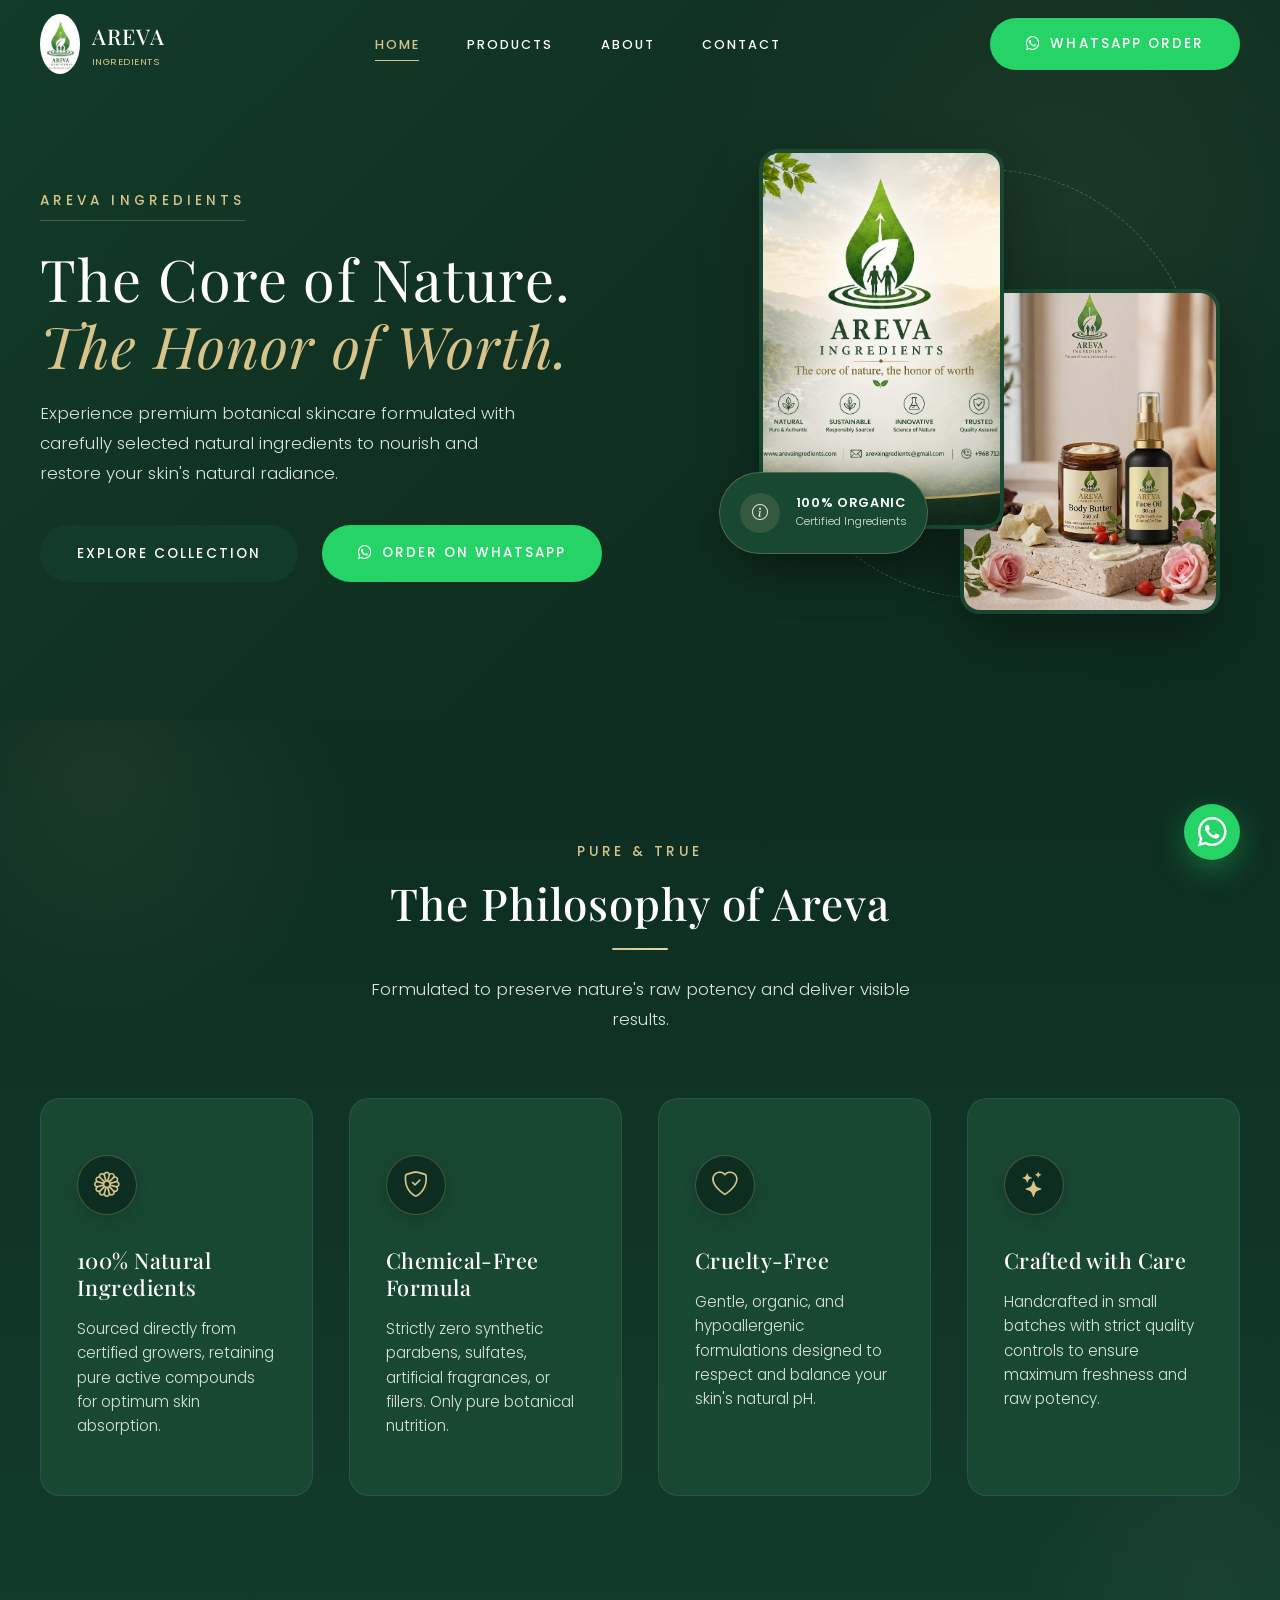
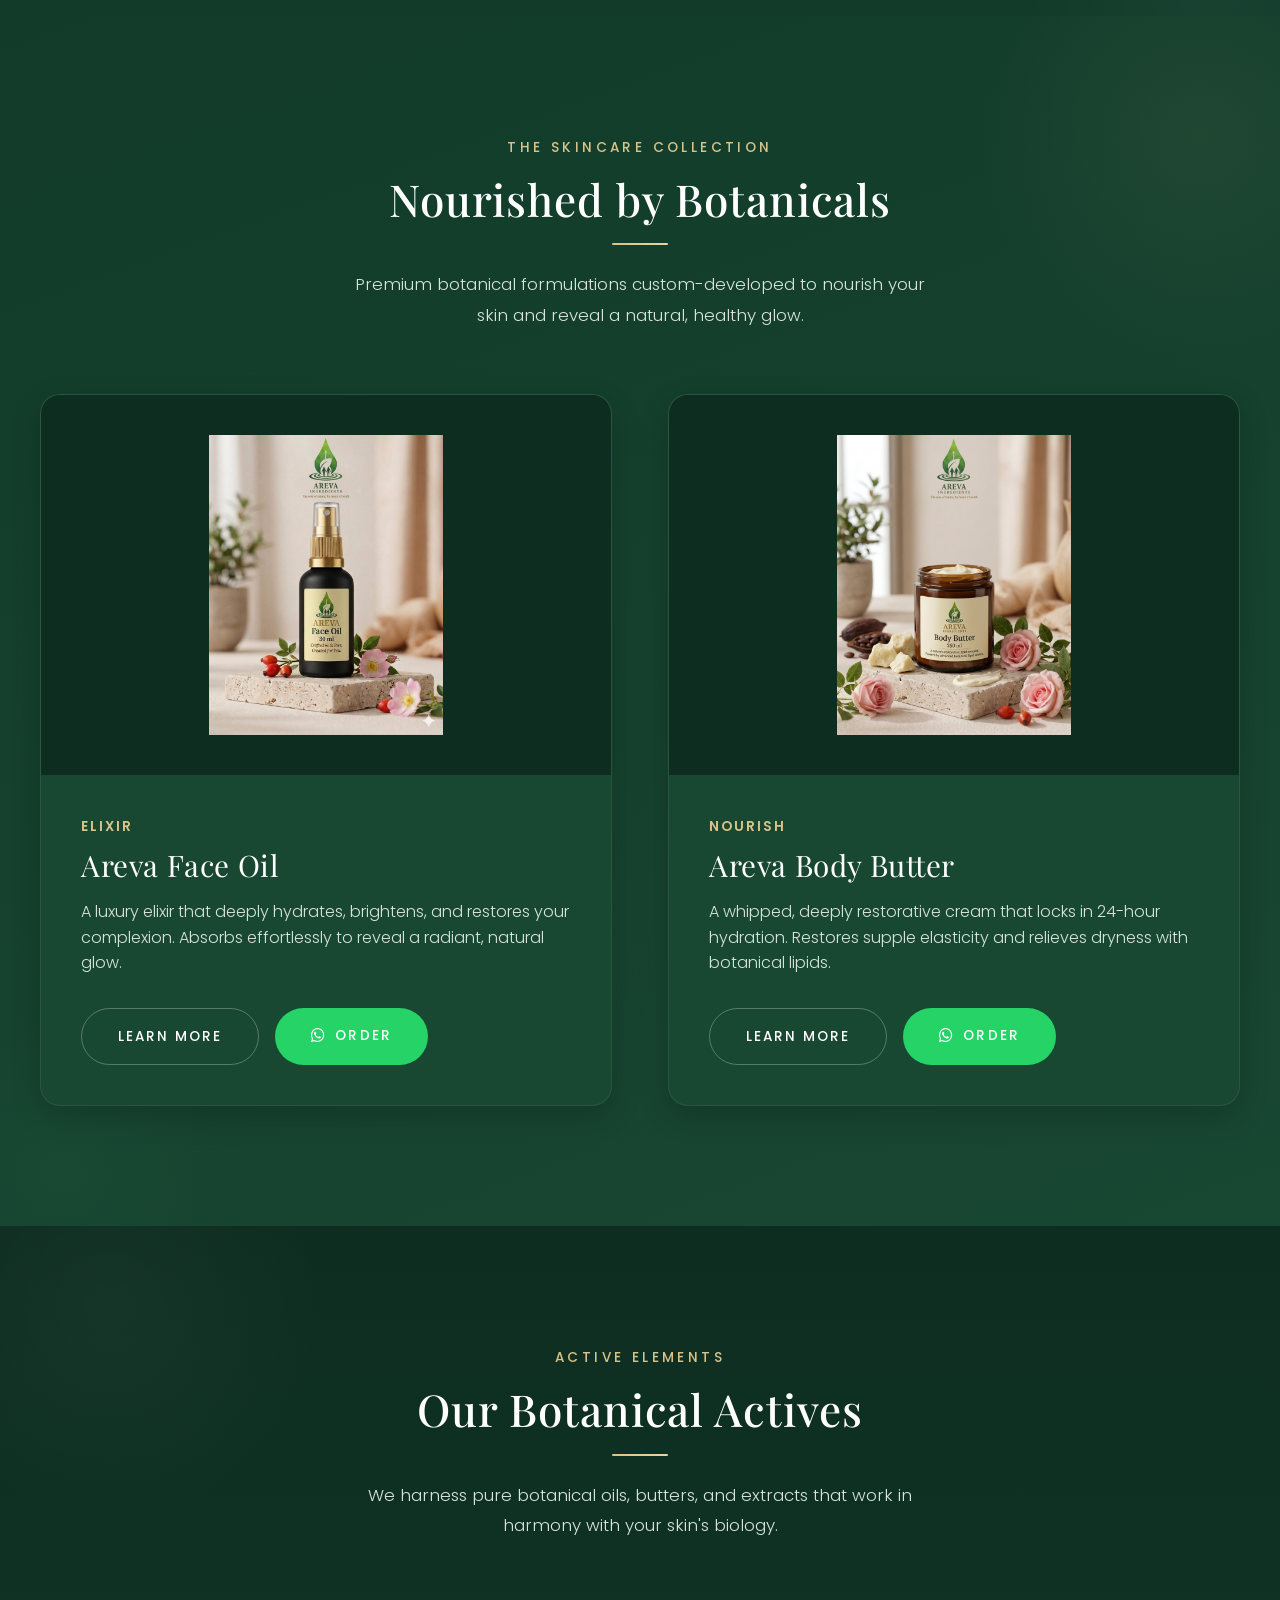
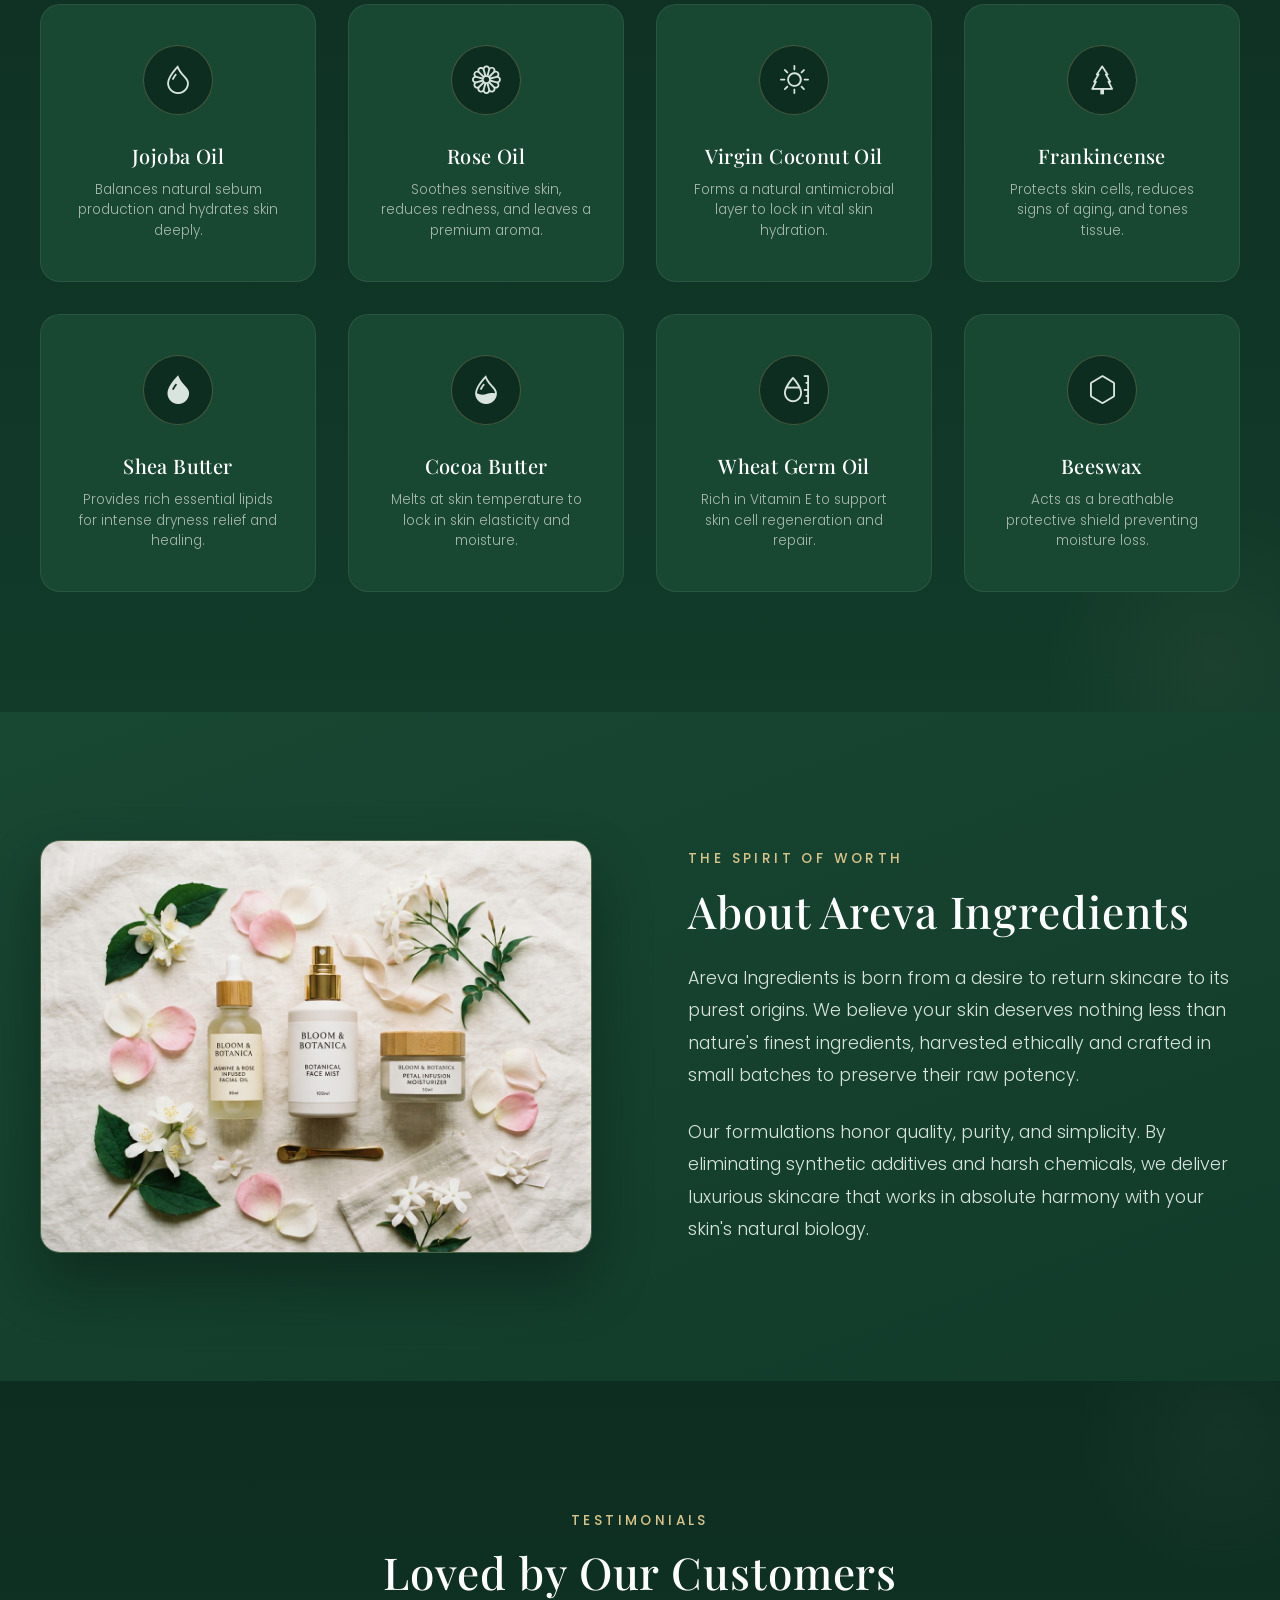
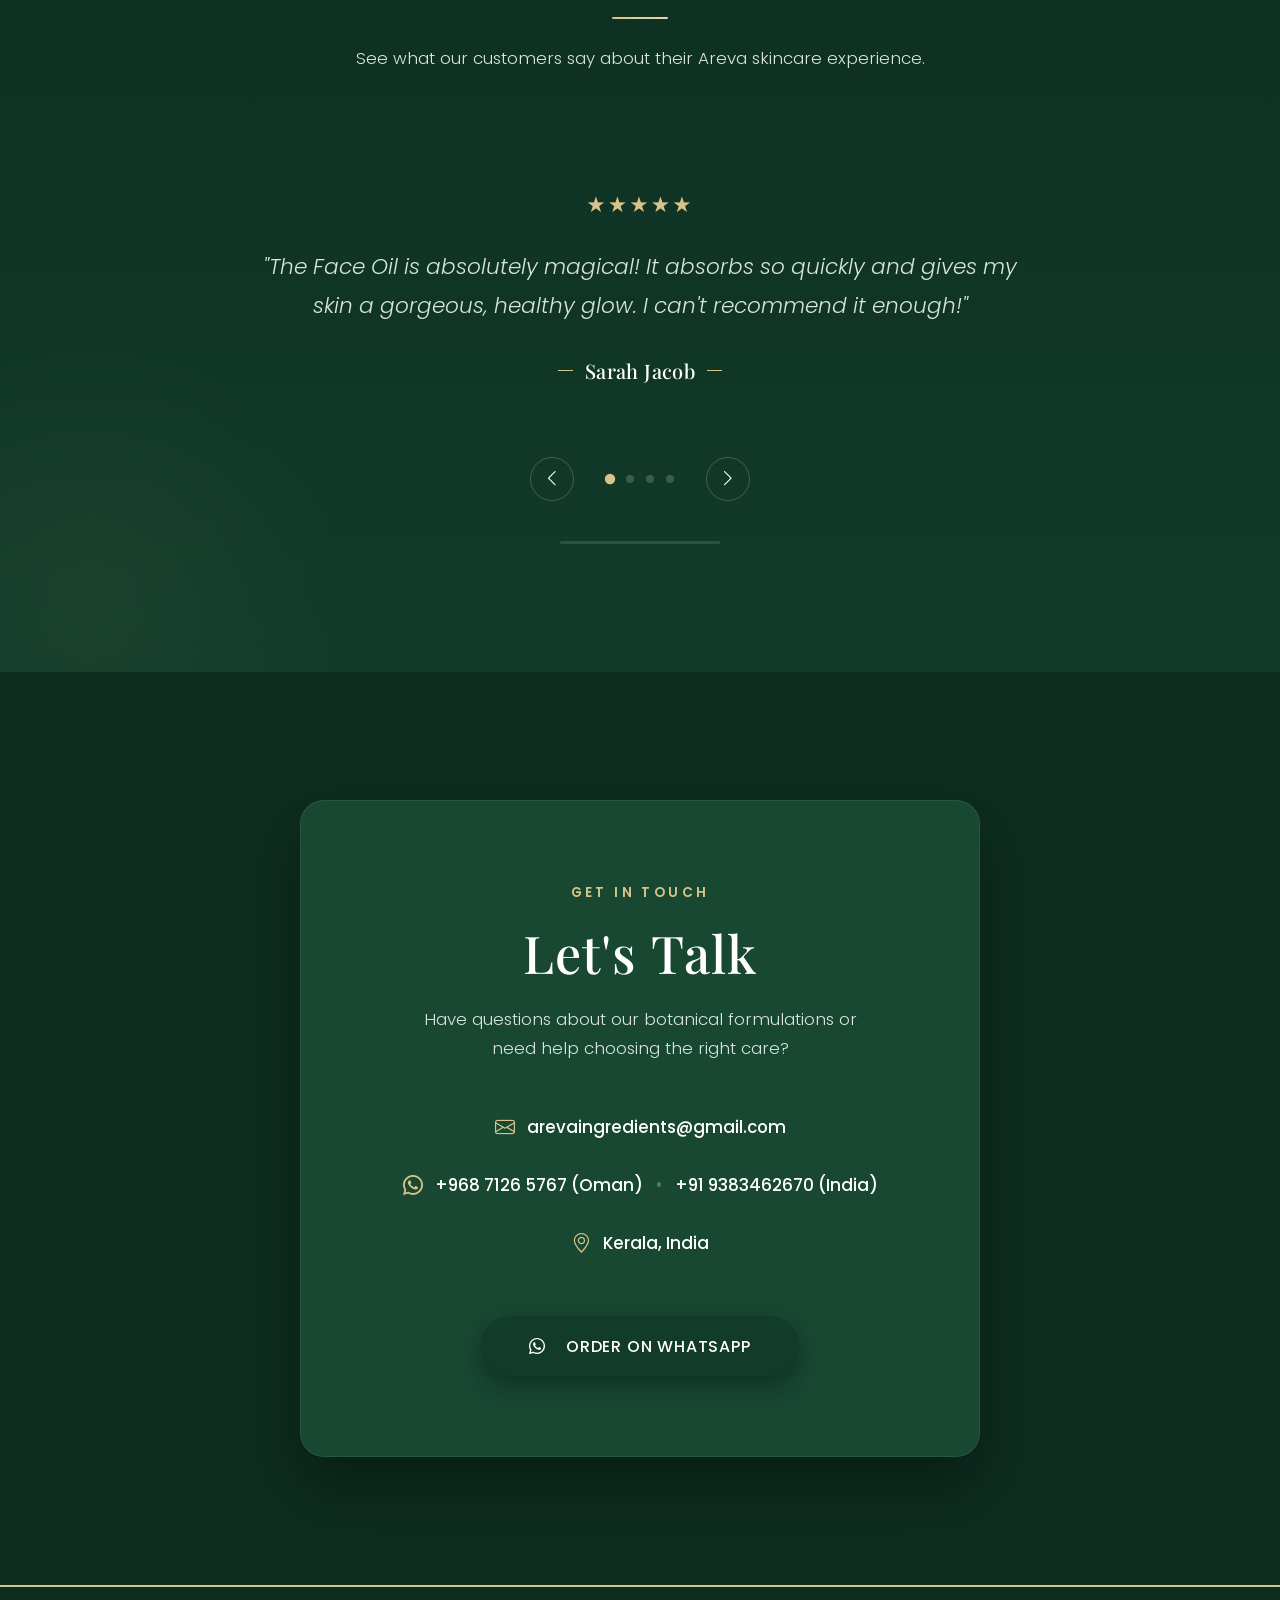
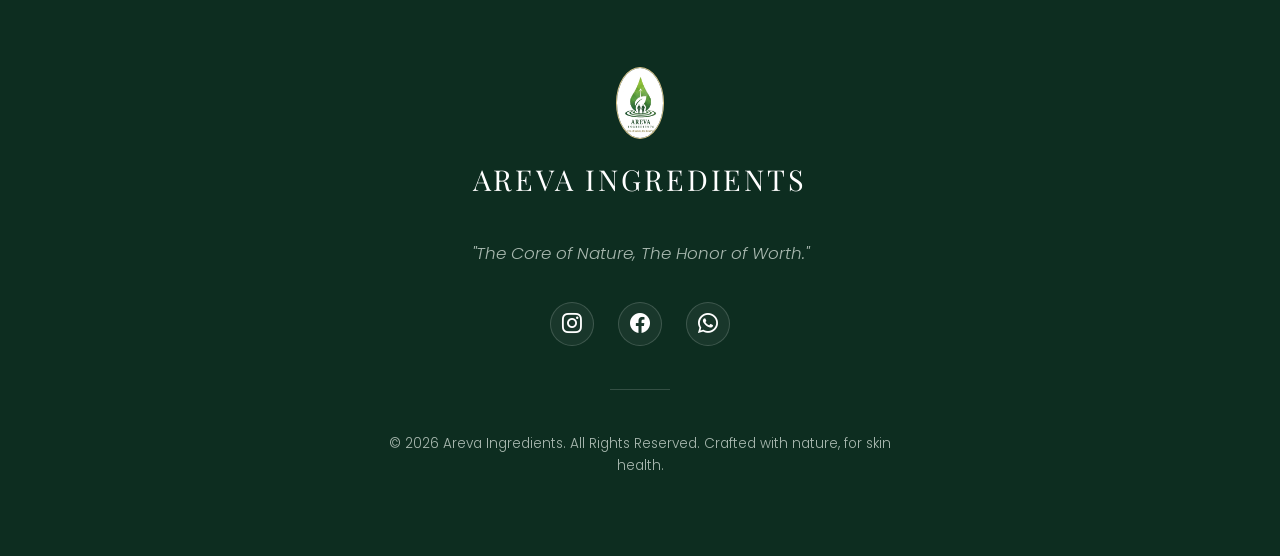
==== commit 6eb69bfc: "Logo-updated" ====
--- a/index.html
+++ b/index.html
@@ -77,10 +77,10 @@
       <div class="hero-image-container reveal-scale reveal-delay-2">
         <div class="hero-ellipse-bg"></div>
         <div class="hero-img-wrap hero-img-oil">
-          <img src="assets/face-oil.jpg" alt="Areva Face Oil Premium Bottle">
+          <img src="assets/heroimage-1.jpg" alt="Areva Face Oil Premium Bottle">
         </div>
         <div class="hero-img-wrap hero-img-butter">
-          <img src="assets/body-butter.jpg" alt="Areva Body Butter Amber Jar">
+          <img src="assets/heroimage-2.jpg" alt="Areva Body Butter Amber Jar">
         </div>
         <div class="hero-badge">
           <div class="hero-badge-icon">
--- a/style.css
+++ b/style.css
@@ -240,7 +240,7 @@
 }
 
 .logo-img {
-  height: 2.75rem;
+  height: 3.75rem;
   width: auto;
   border-radius: 50%;
 }
@@ -2084,13 +2084,13 @@
     height: 200px;
   }
   .hero-img-oil {
-    width: 120px;
+    width: 160px;
     height: 186px;
     left: 8%;
   }
   .hero-img-butter {
-    width: 130px;
-    height: 163px;
+    width: 160px;
+    height: 186px;
     right: 5%;
   }
   .hero-badge { display: none; }
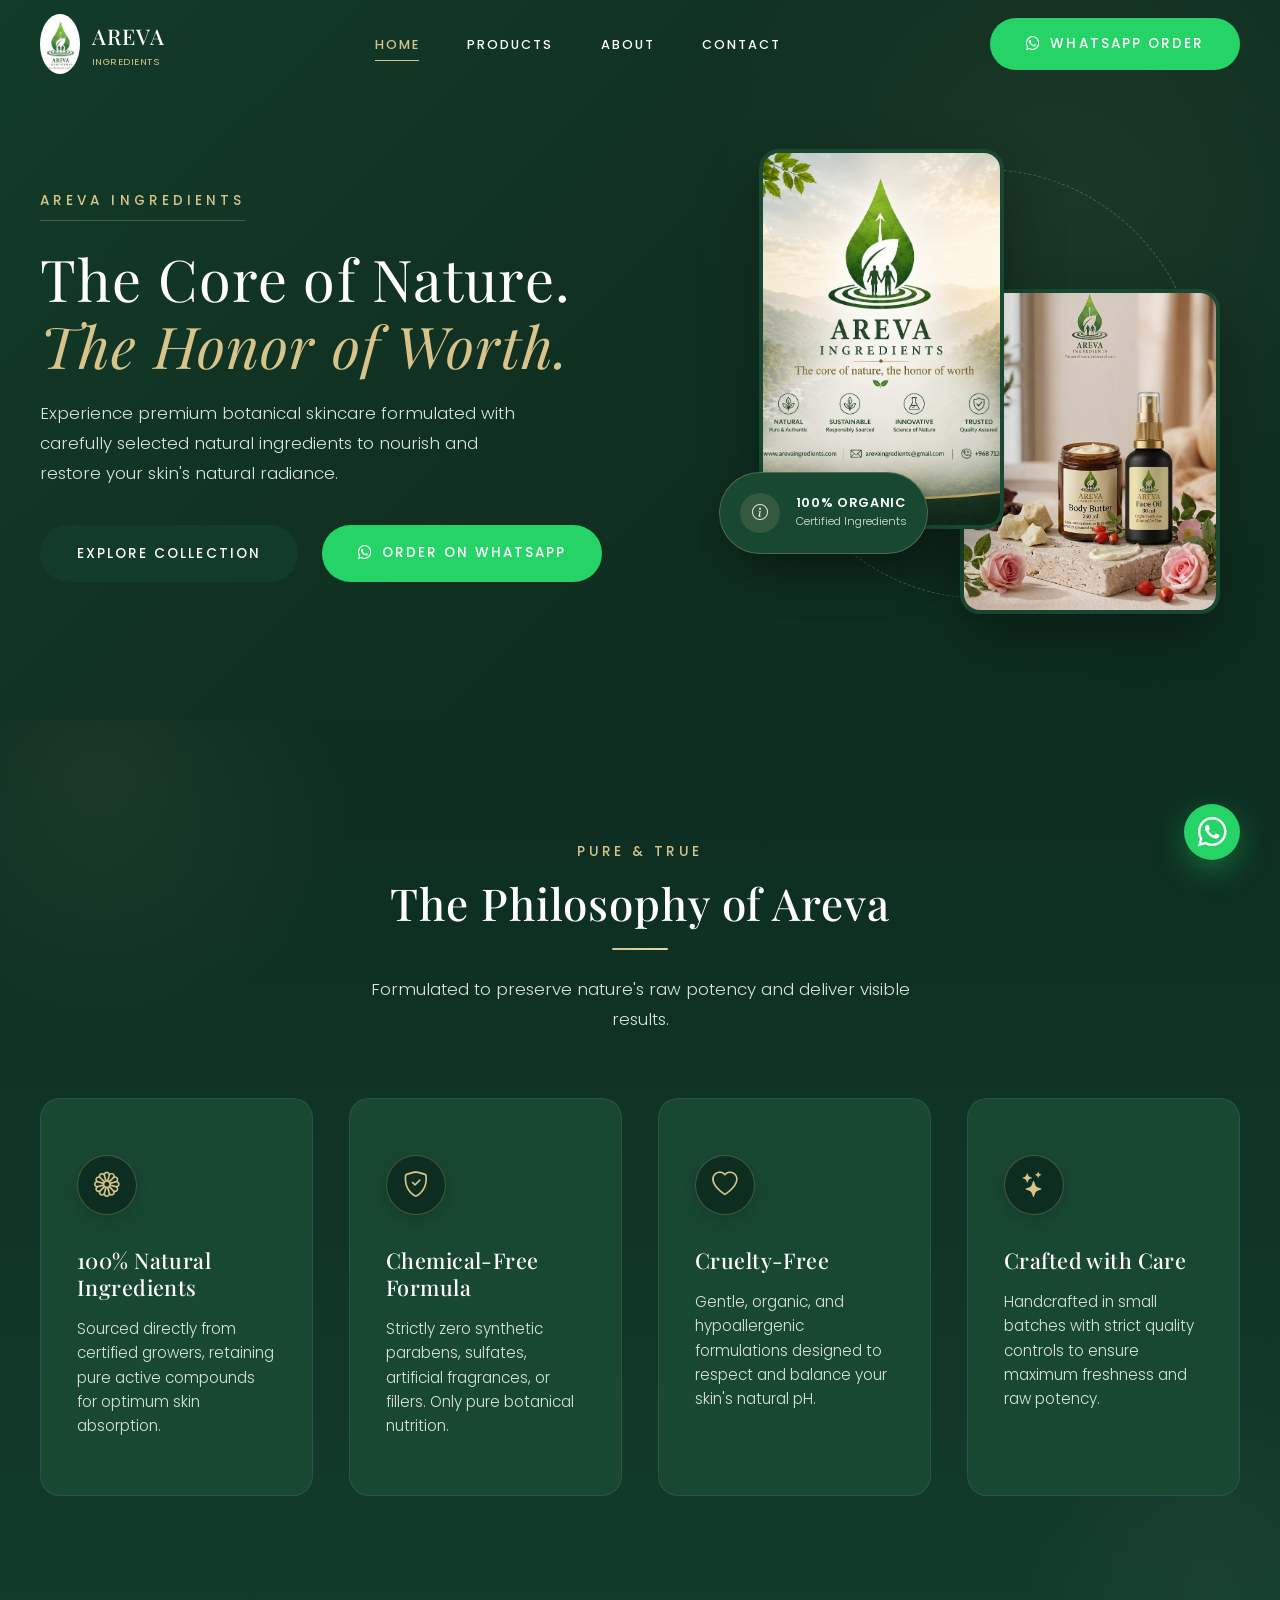
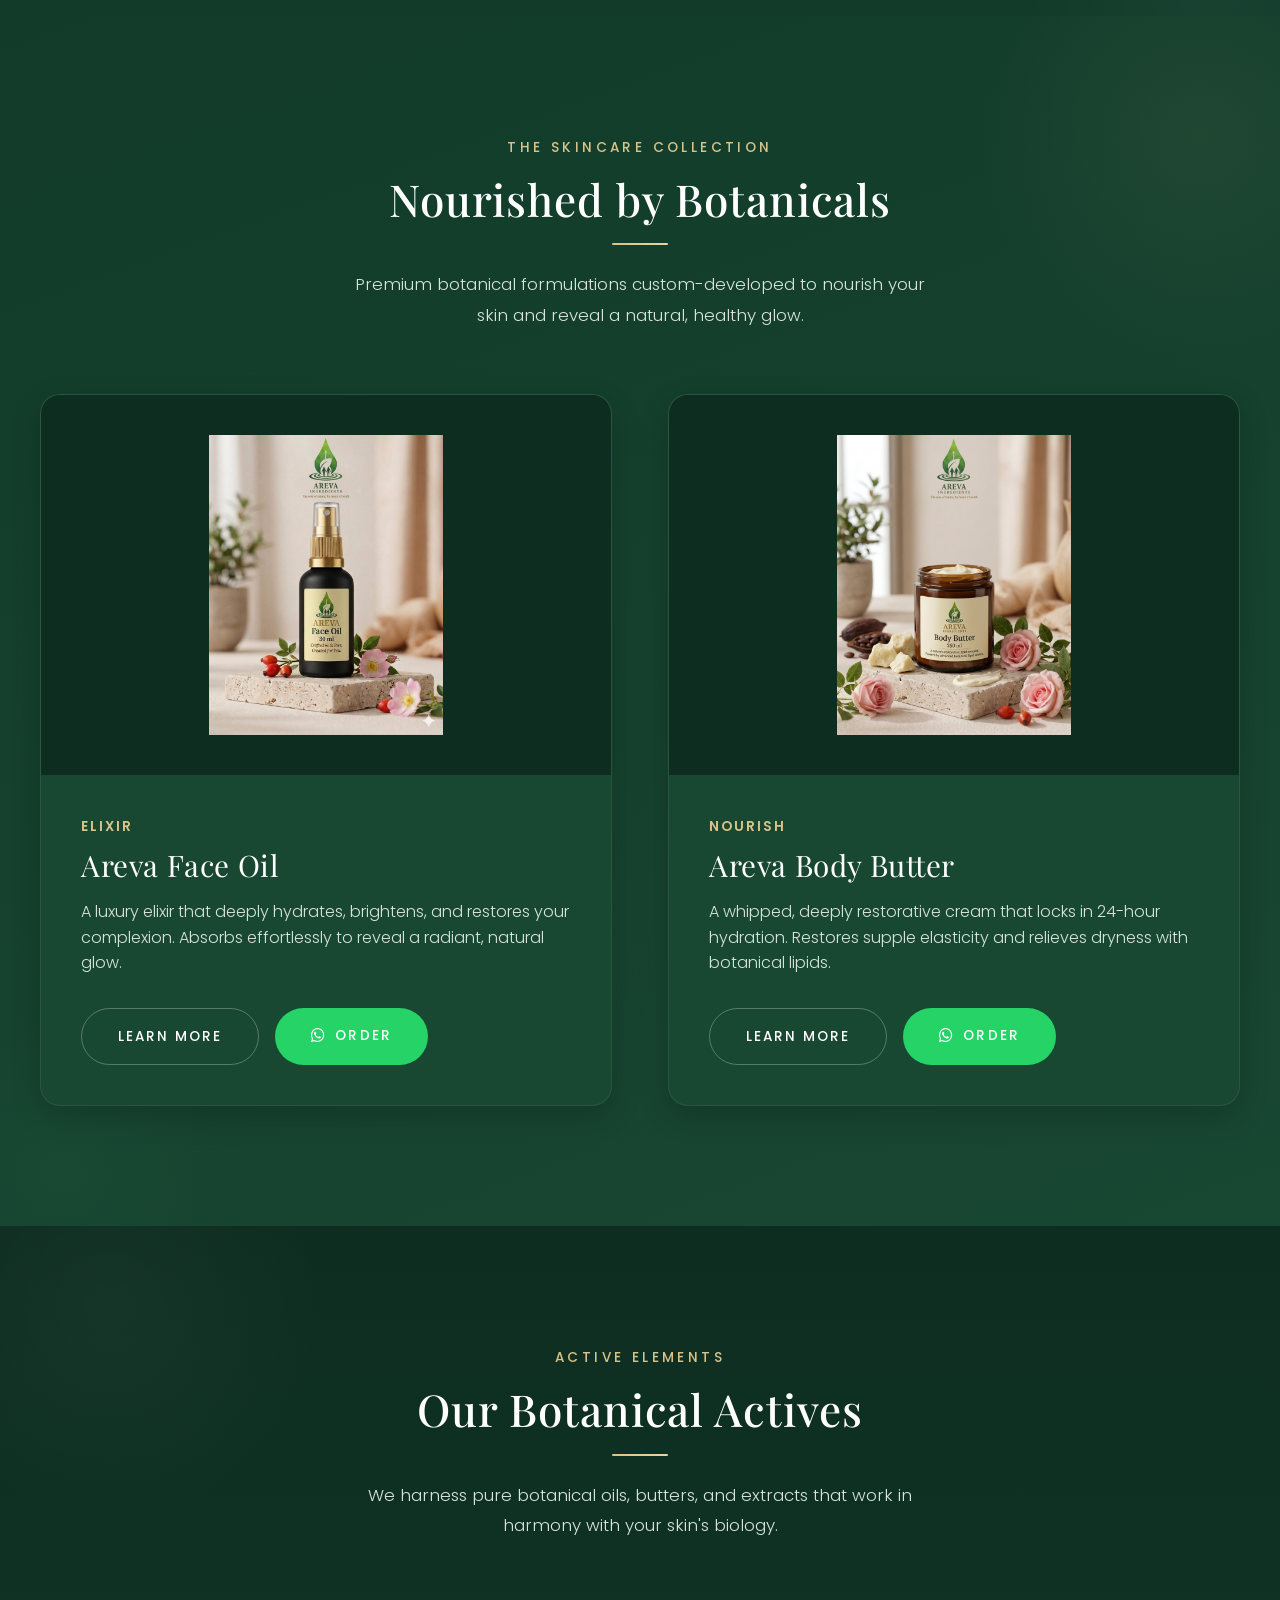
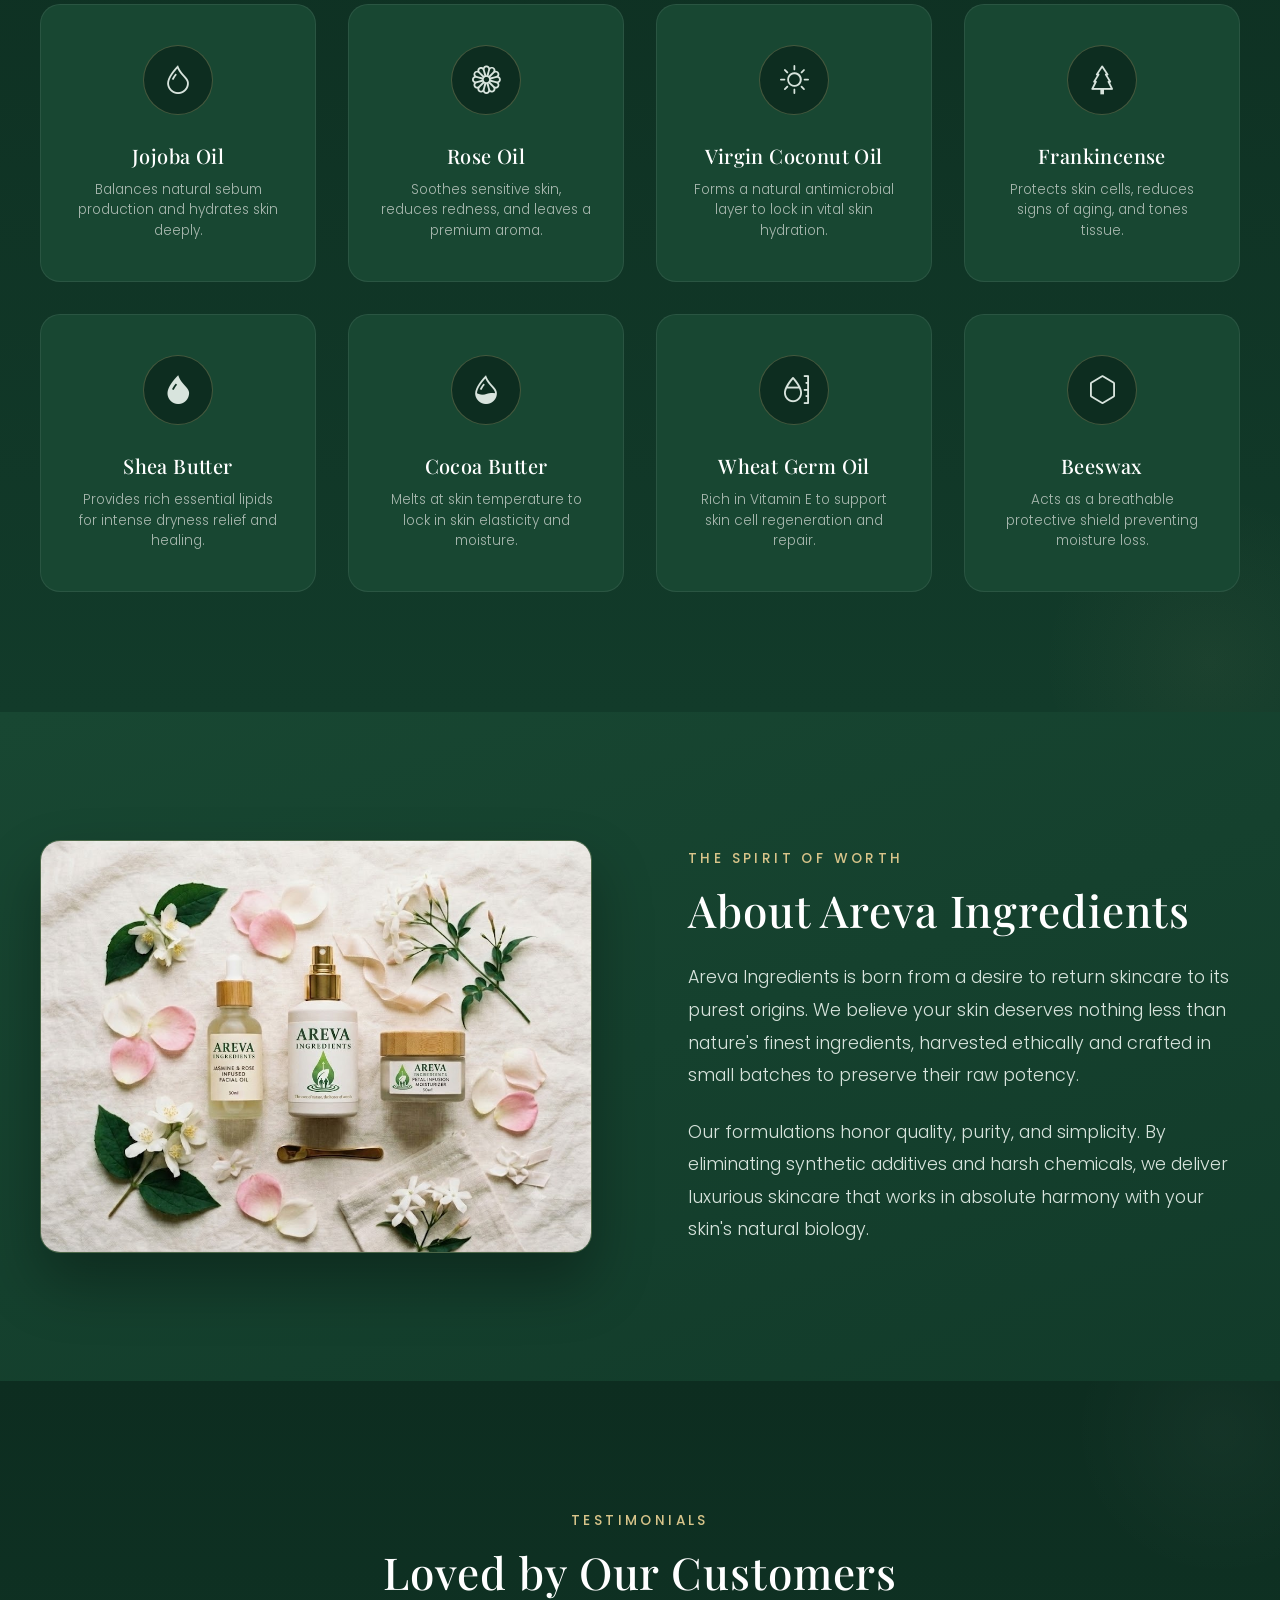
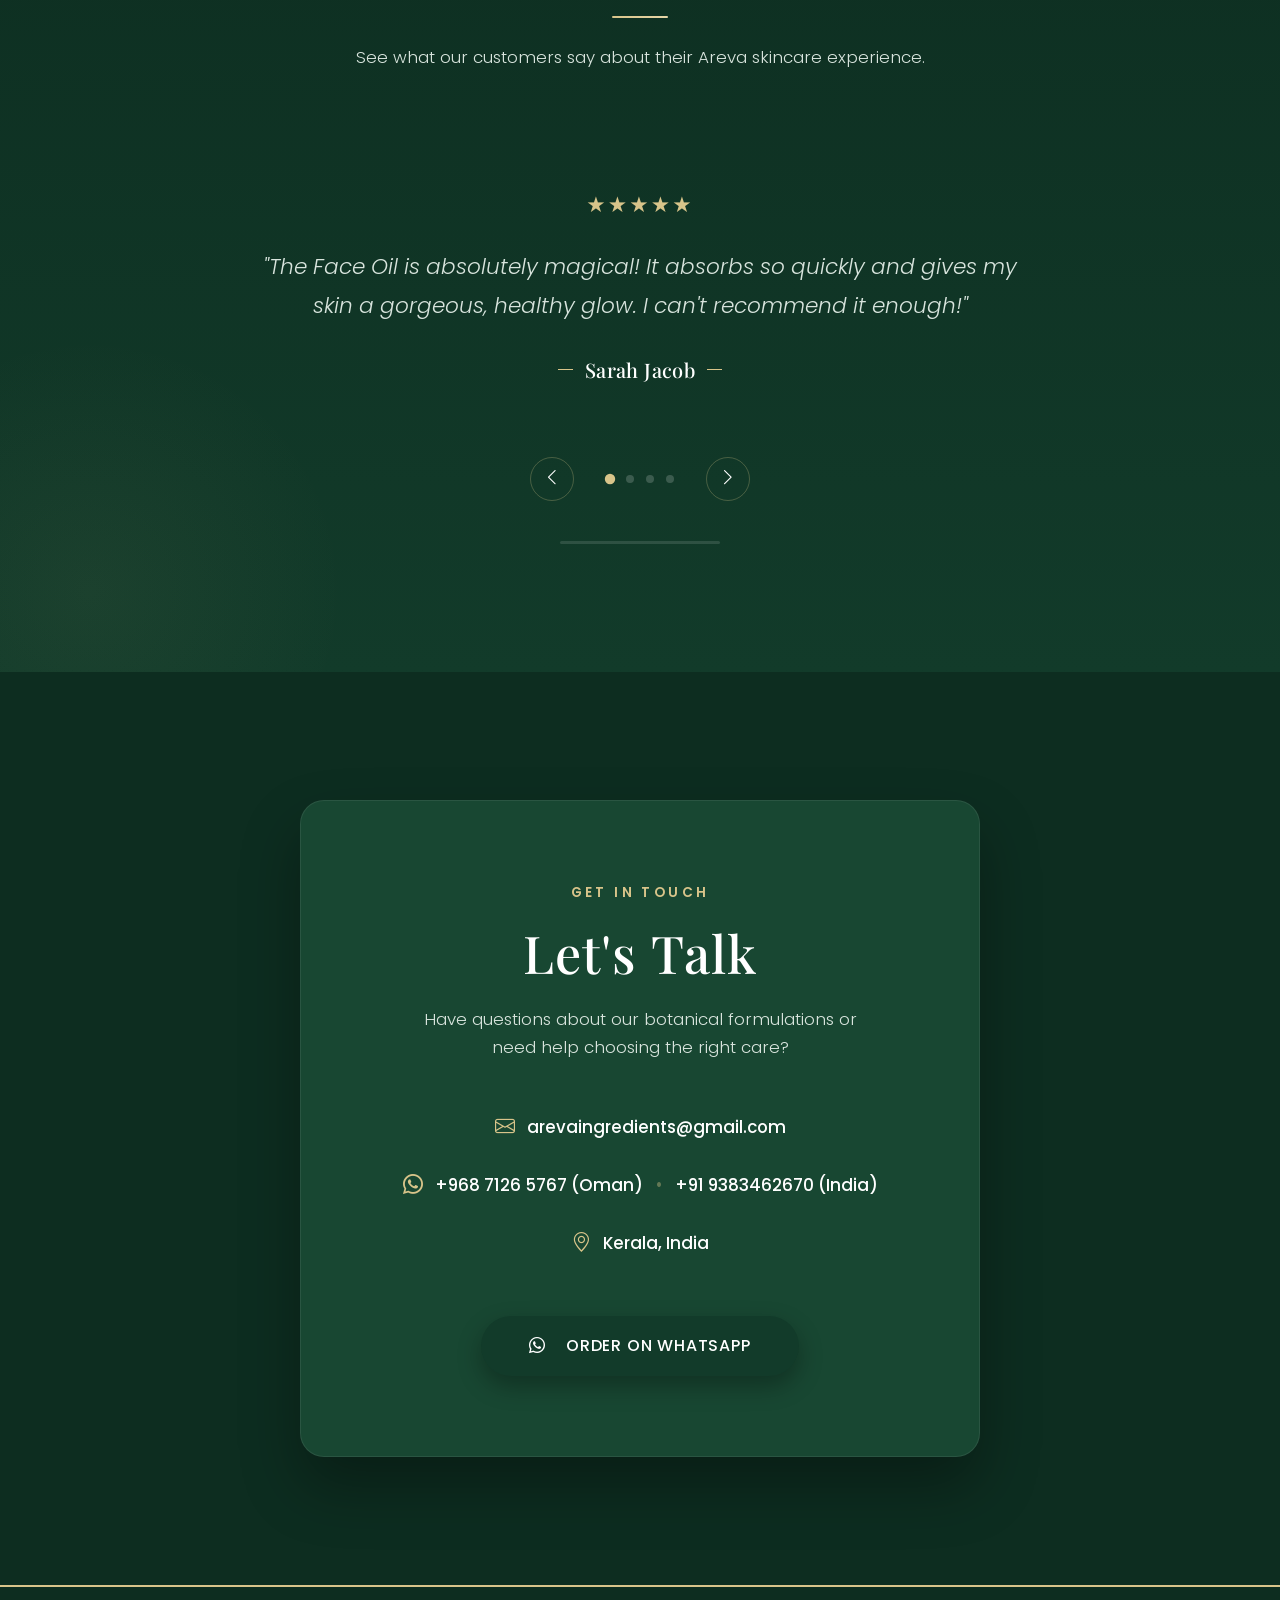
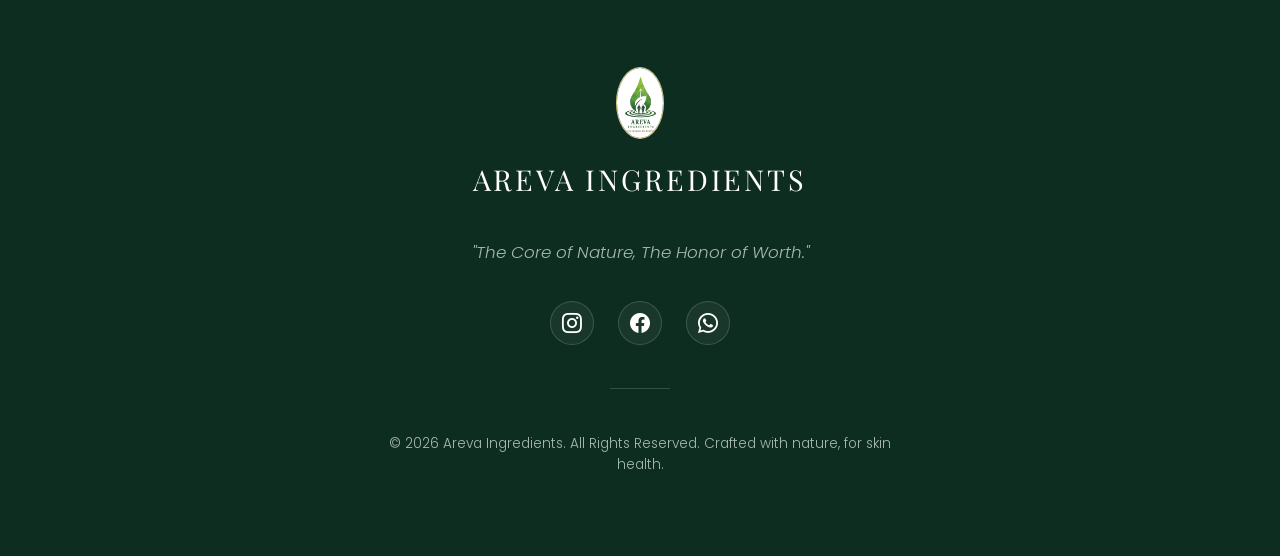
==== commit 12549fde: "hero-updated" ====
--- a/index.html
+++ b/index.html
@@ -284,7 +284,7 @@
   <section id="about" class="about-section">
     <div class="container about-grid">
       <div class="about-image-left reveal-left">
-        <img src="assets/about-brand.jpg" alt="Areva Ingredients Botanical flatlay" class="about-img">
+        <img src="assets/hero-products.jpg" alt="Areva Ingredients Botanical flatlay" class="about-img">
       </div>
       <div class="about-content-right reveal-right reveal-delay-1">
         <span class="section-subtitle">The Spirit of Worth</span>
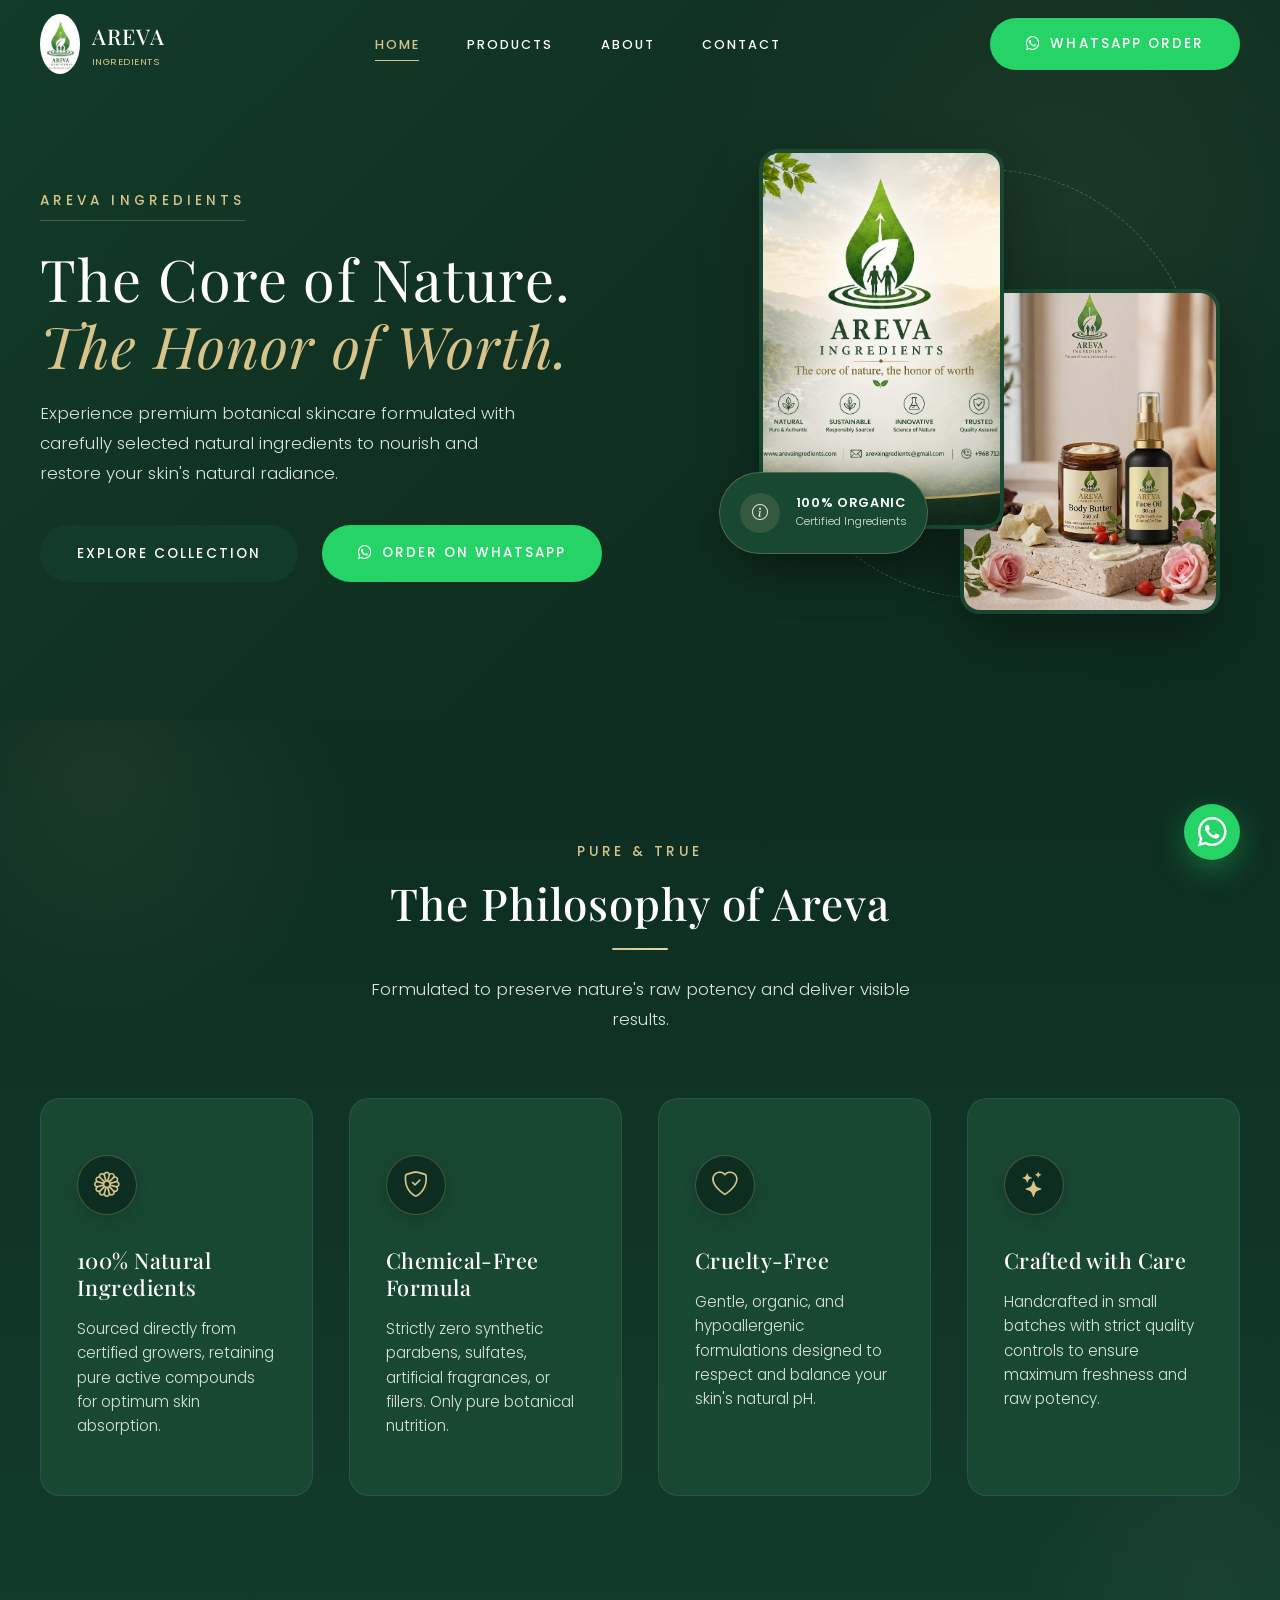
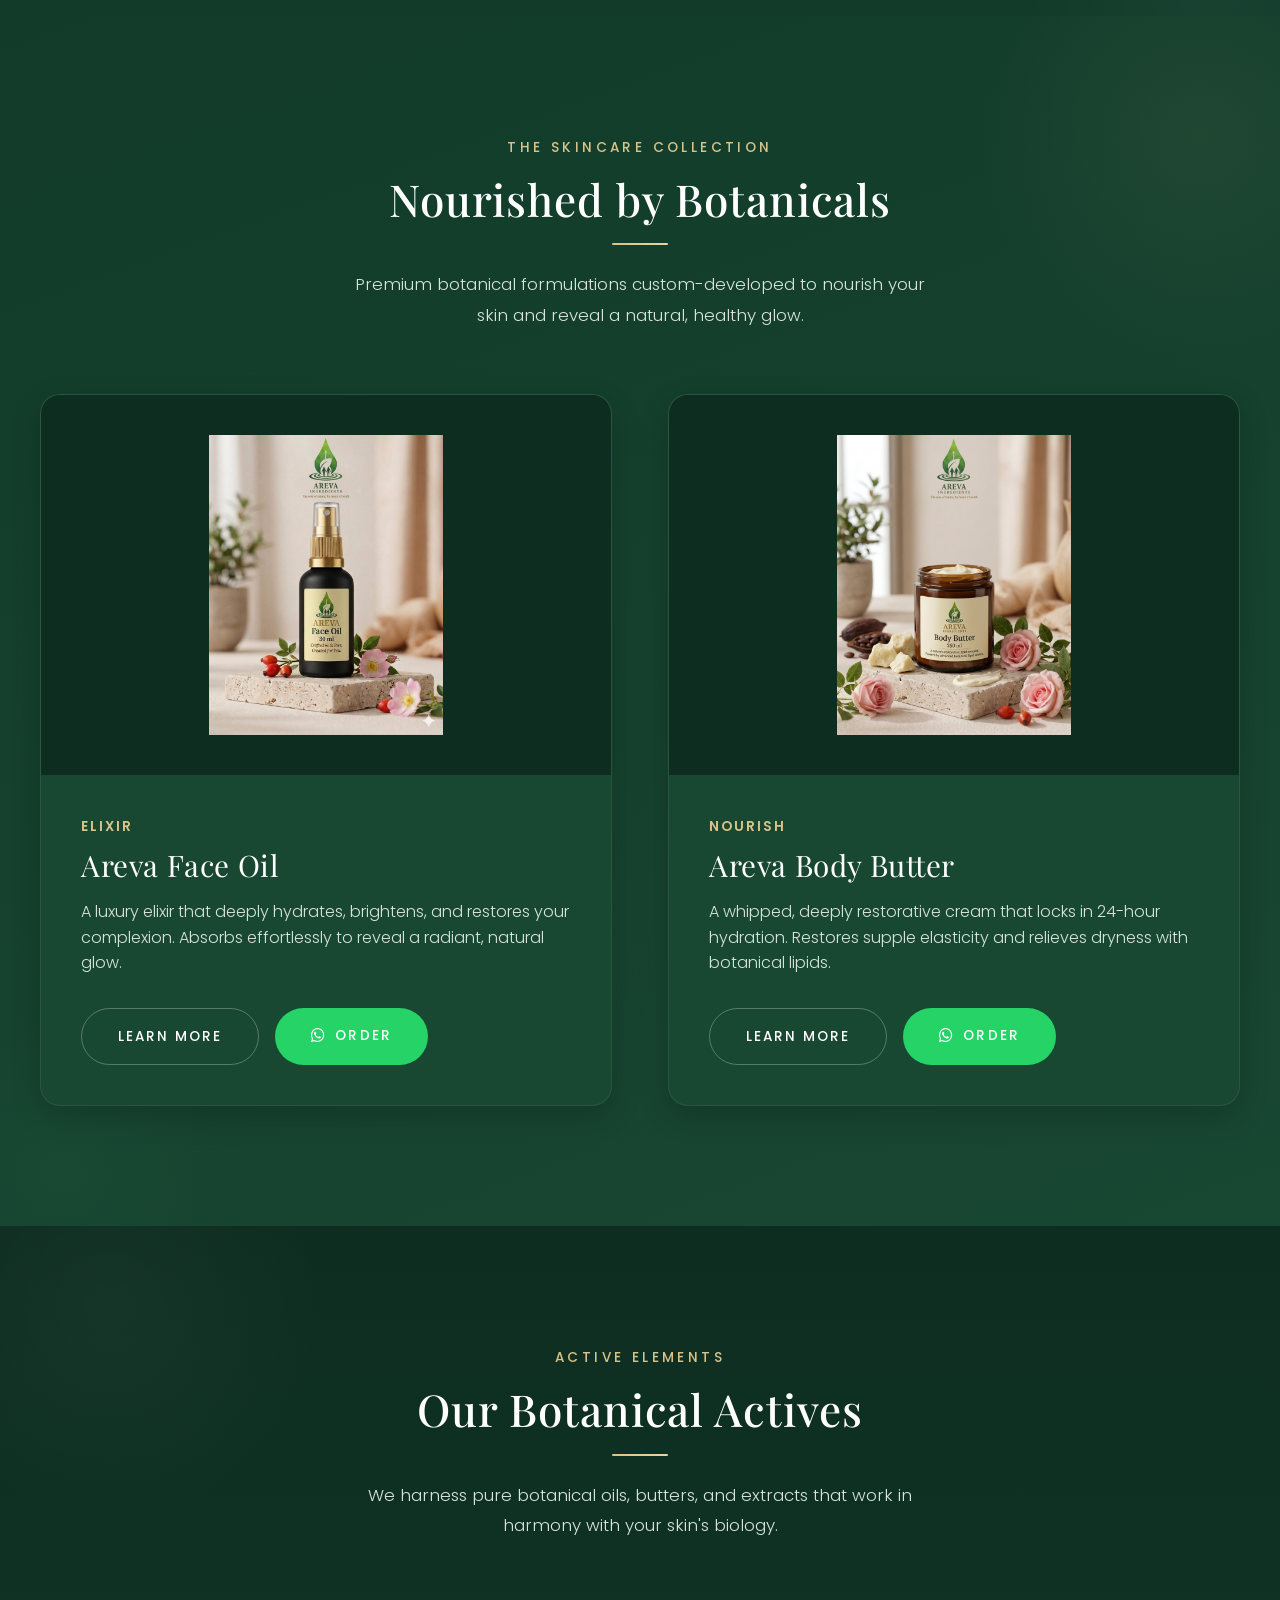
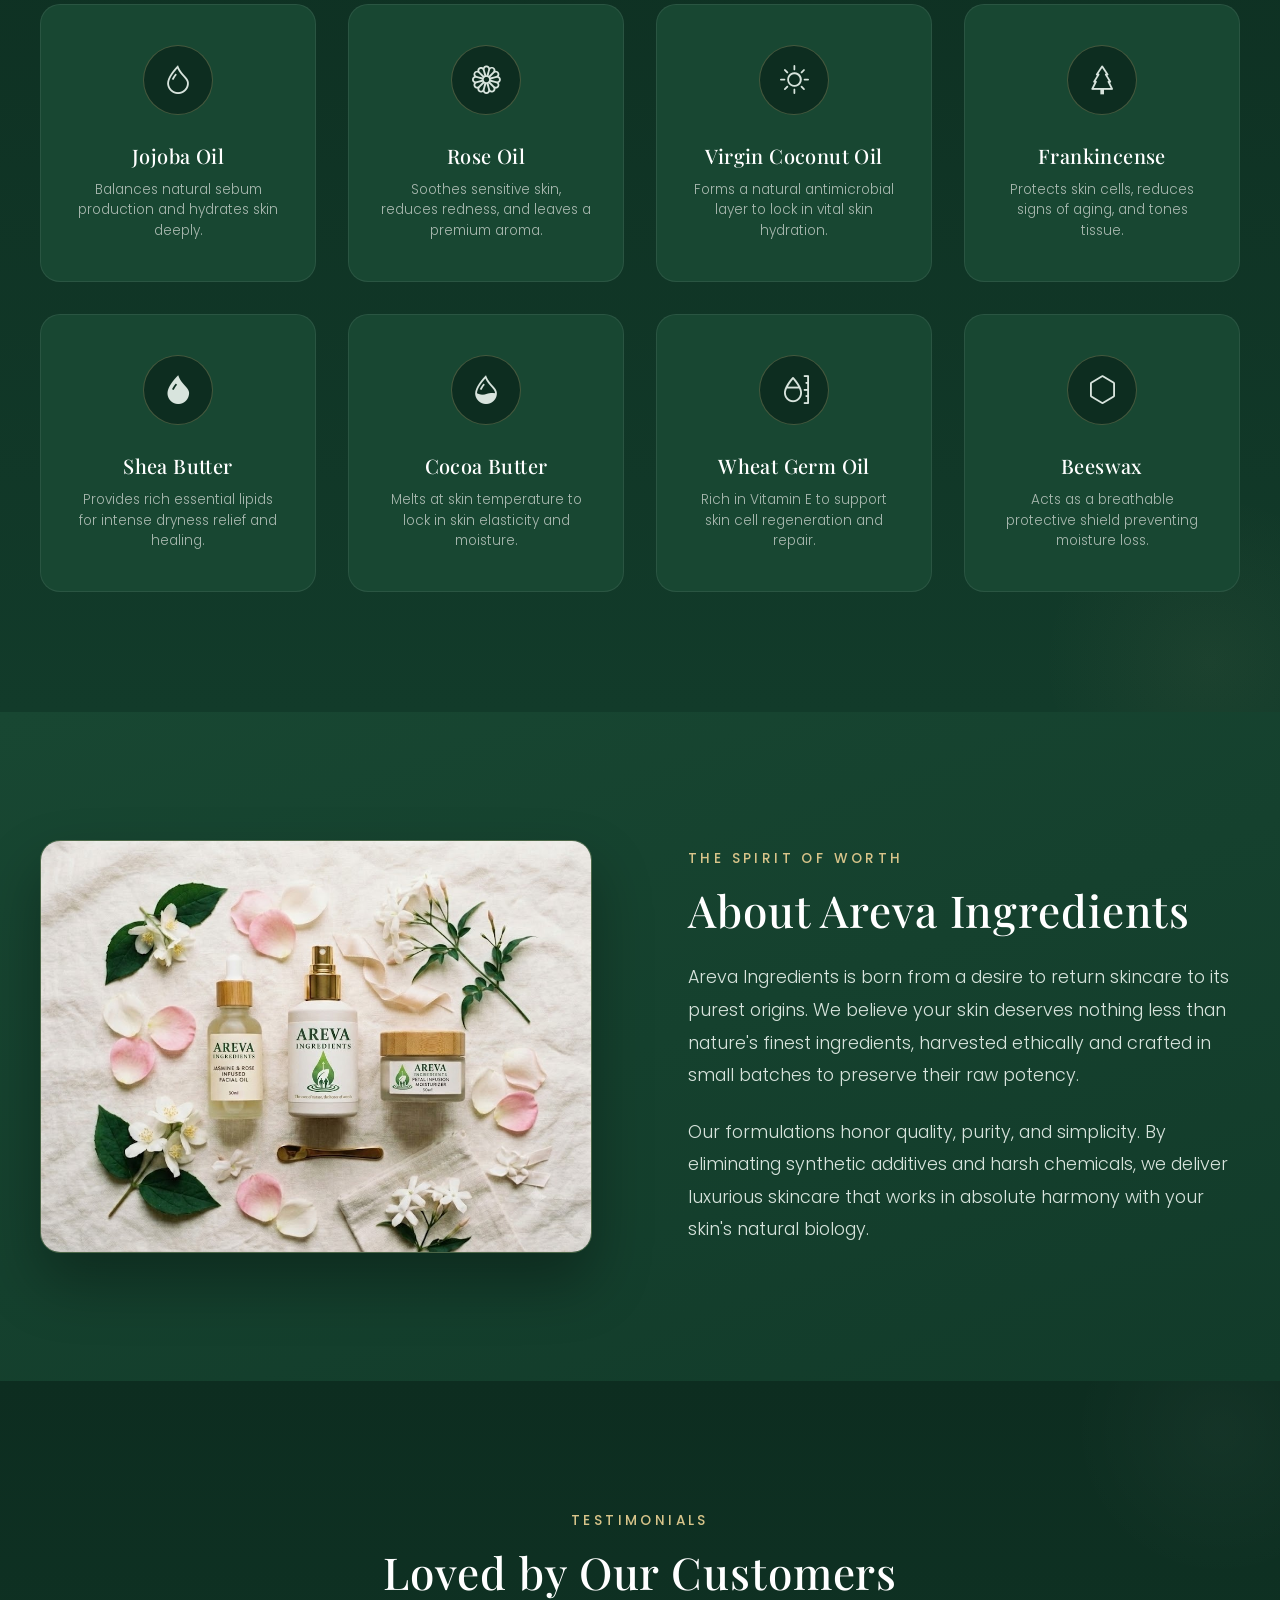
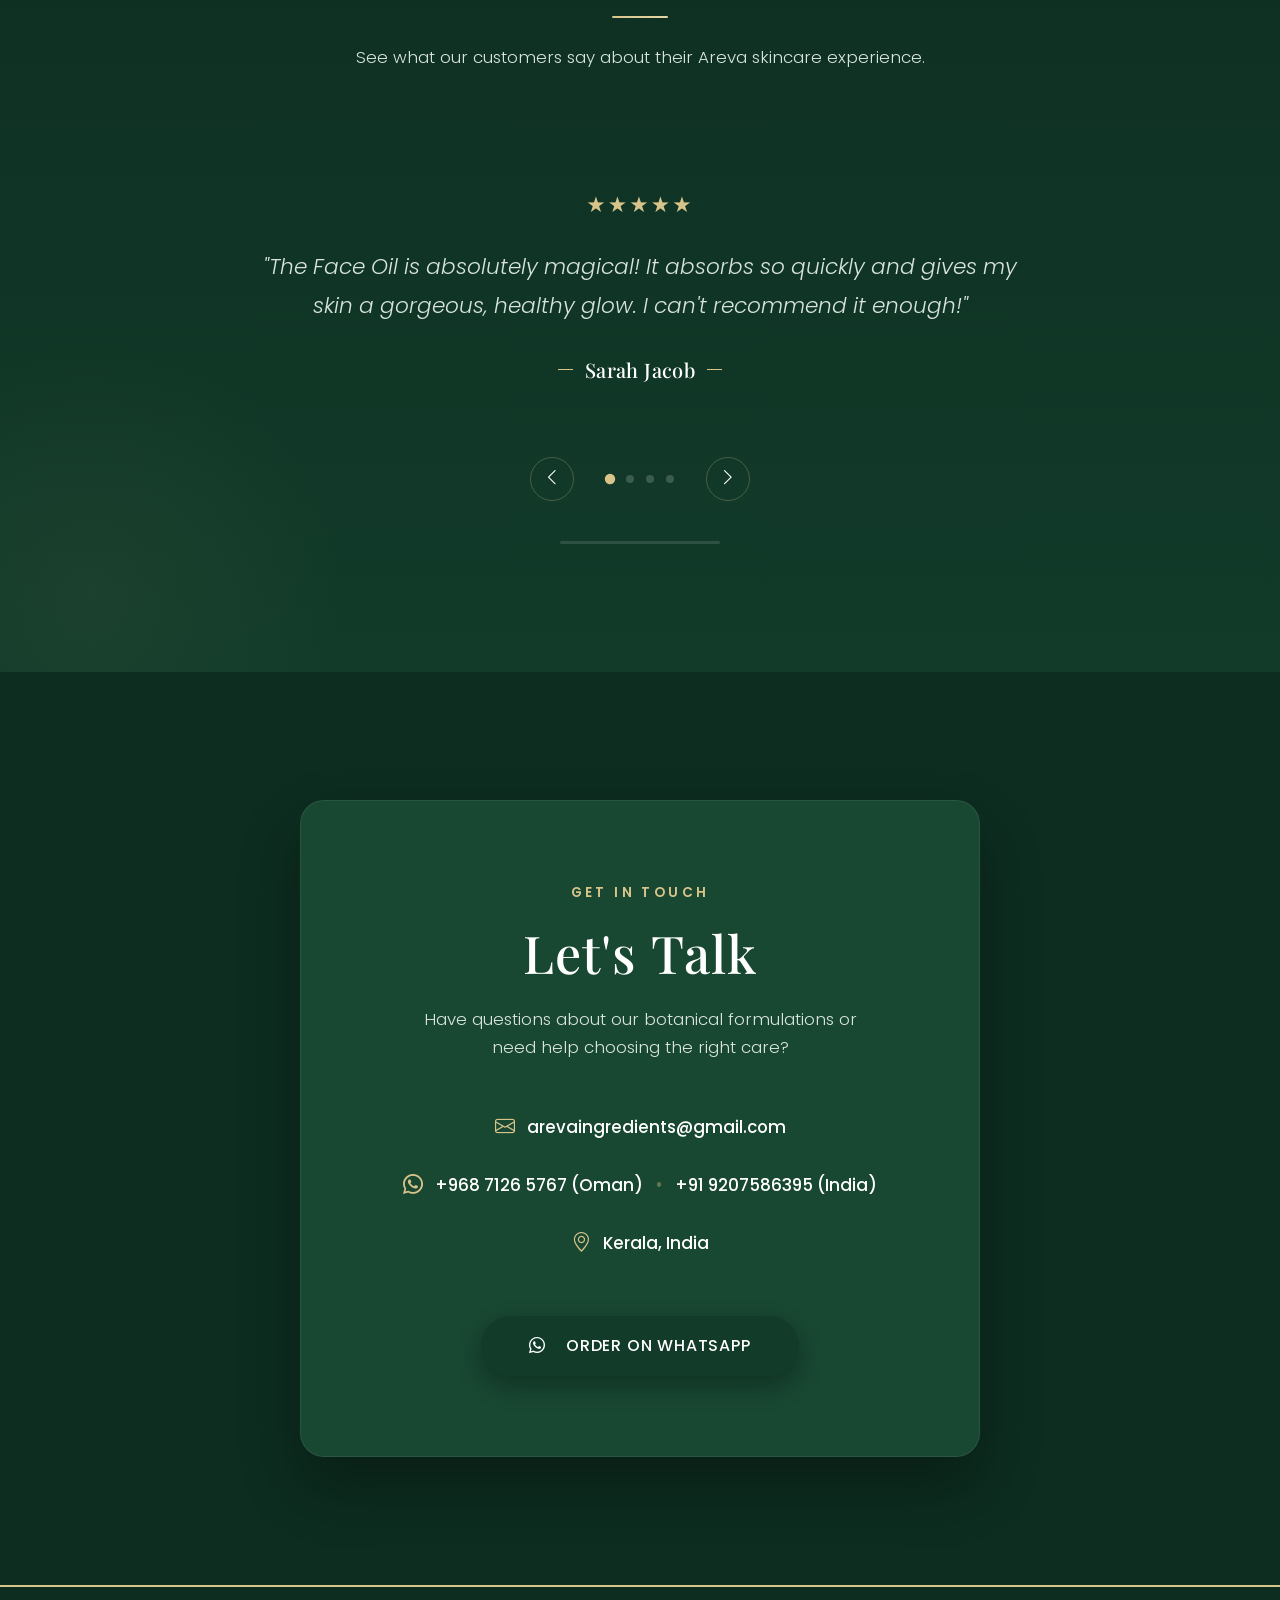
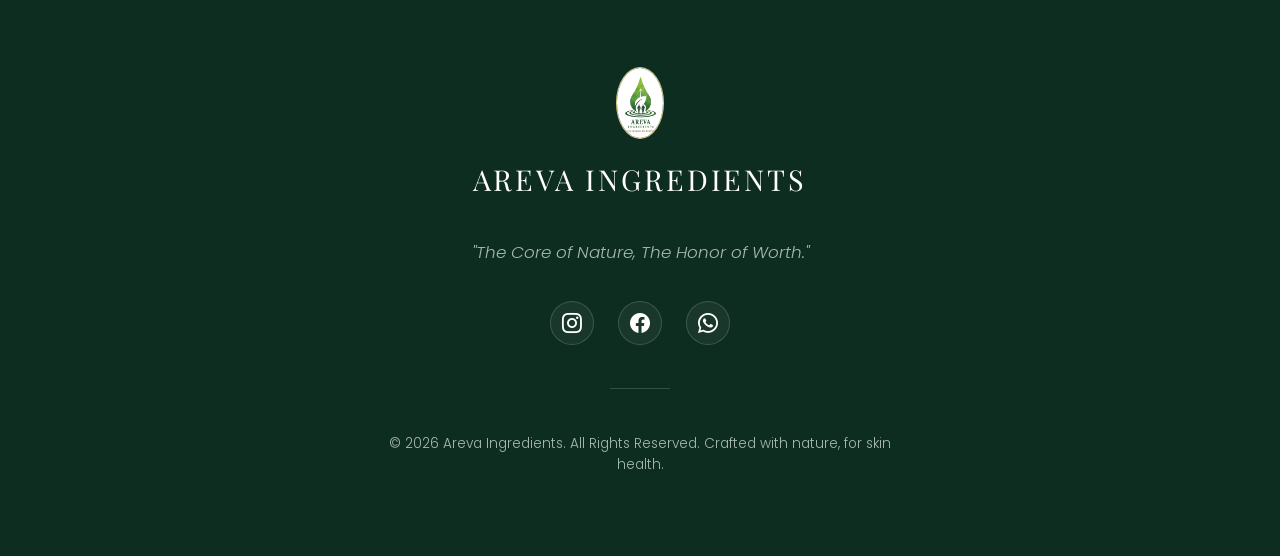
==== commit eef36a35: "numbr-updated" ====
--- a/index.html
+++ b/index.html
@@ -385,7 +385,7 @@
             <div>
               <a href="tel:+96871265767">+968 7126 5767 (Oman)</a>
               <span class="detail-item-sep">•</span>
-              <a href="tel:+919383462670">+91 9383462670 (India)</a>
+              <a href="tel:+919207586395">+91 9207586395 (India)</a>
             </div>
           </div>
           
@@ -464,10 +464,10 @@
           </div>
 
           <!-- India Office -->
-          <div class="whatsapp-number-btn" data-number="+919383462670" data-region="India">
+          <div class="whatsapp-number-btn" data-number="+919207586395" data-region="India">
             <div class="whatsapp-number-info">
               <h4>Order - India Office</h4>
-              <p>+91 9383462670</p>
+              <p>+91 9207586395</p>
             </div>
             <i class="bi bi-whatsapp"></i>
           </div>
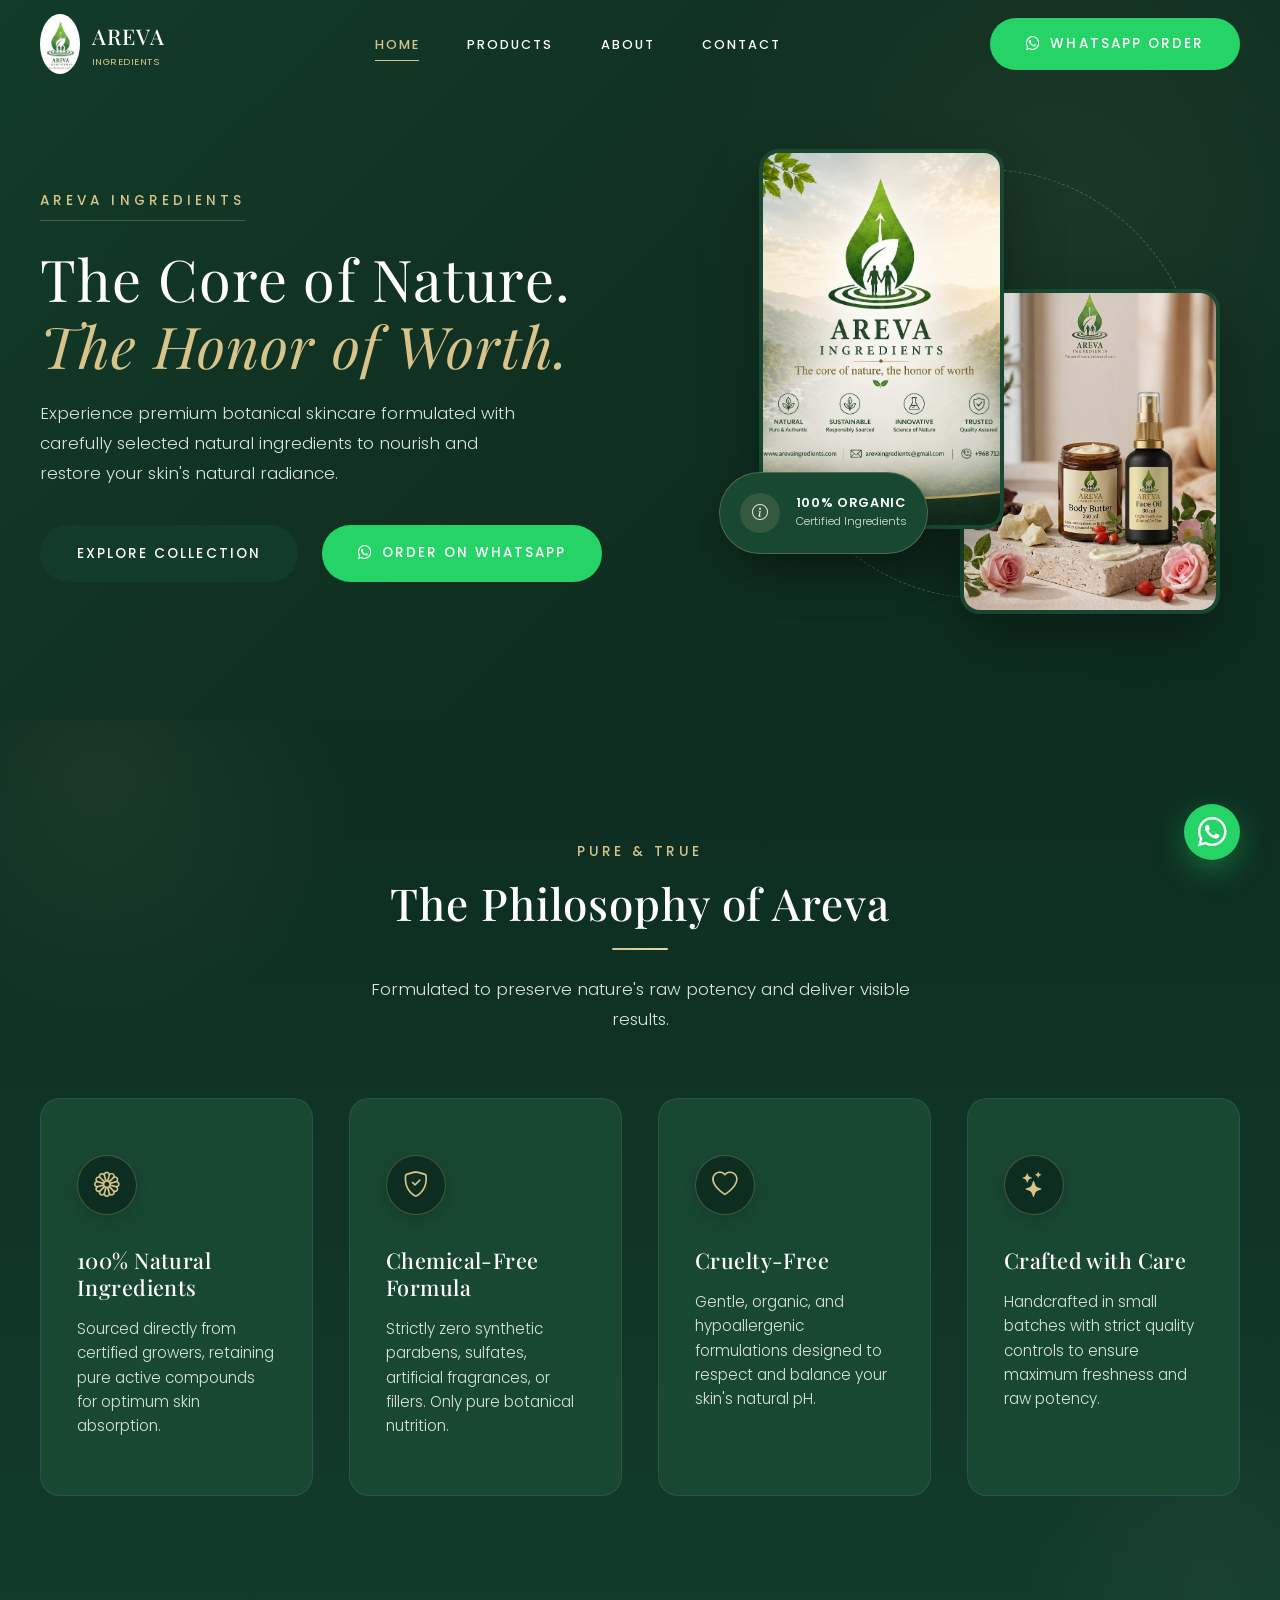
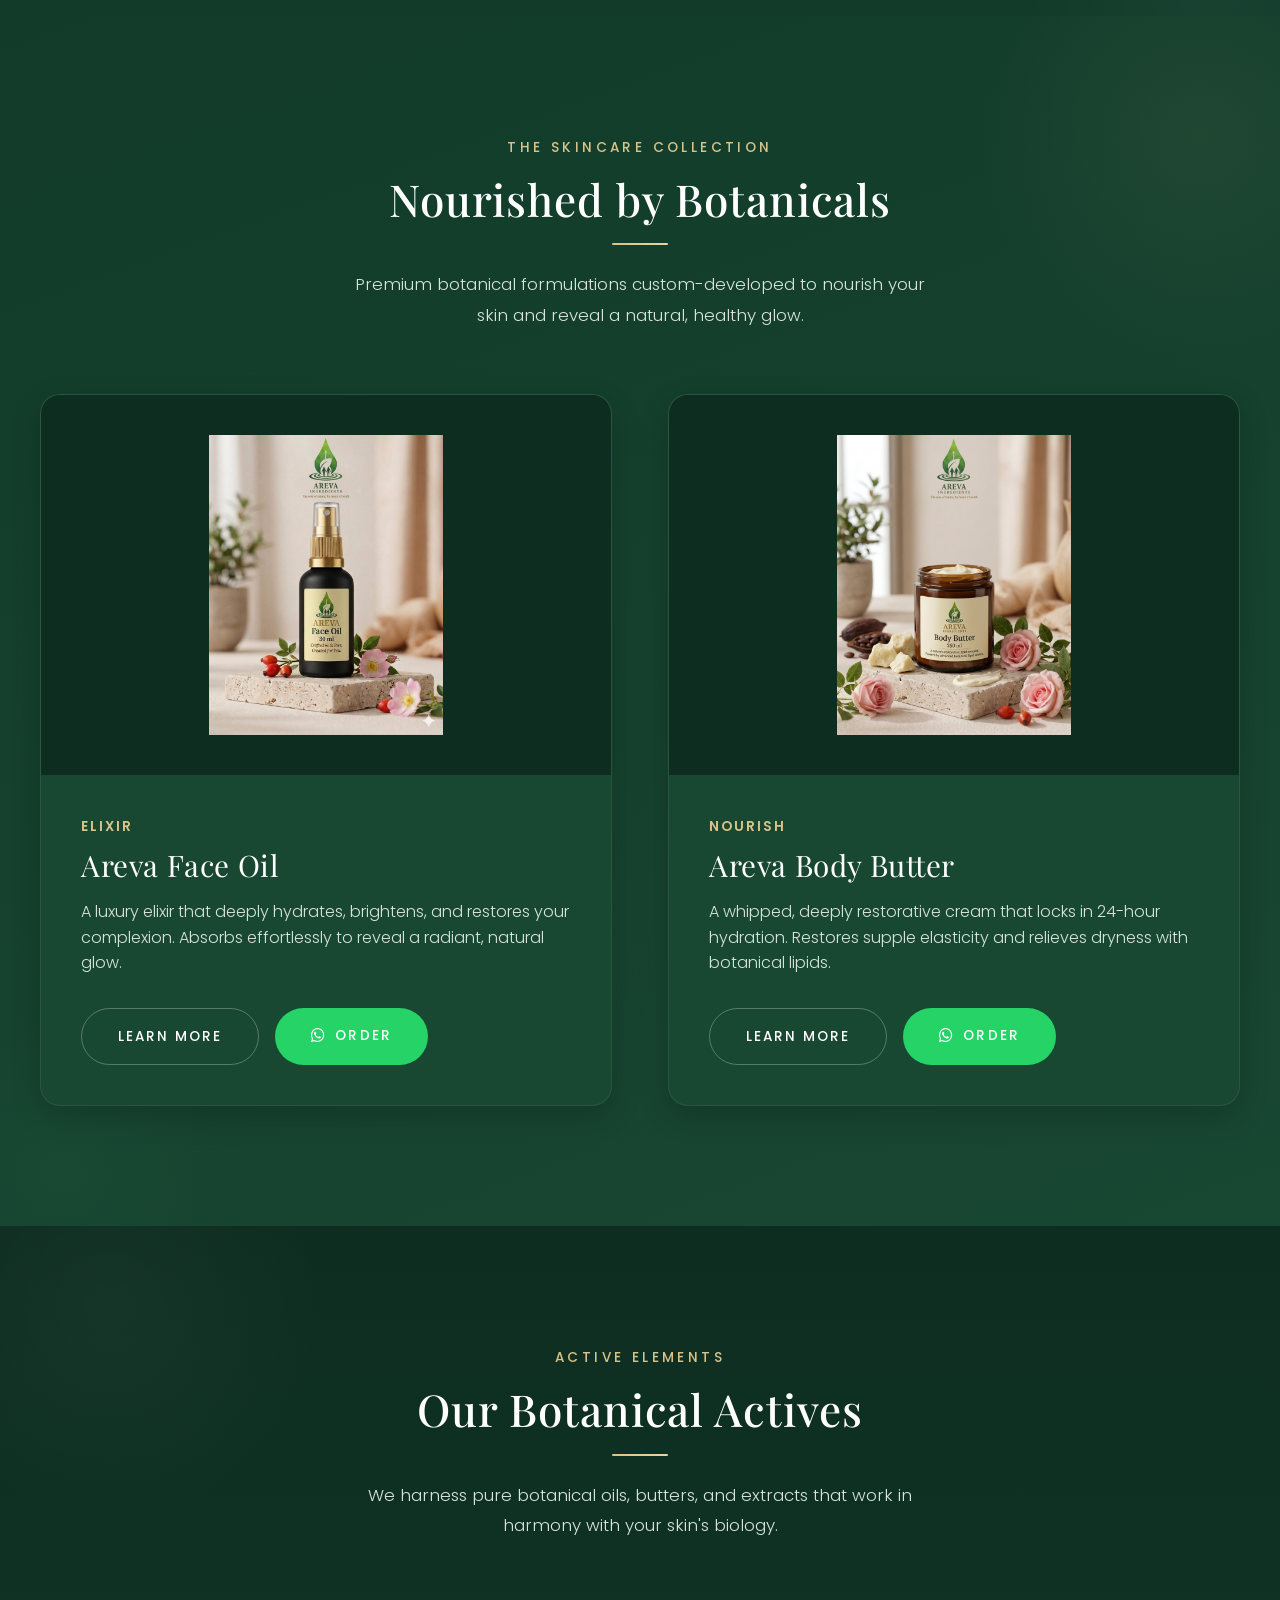
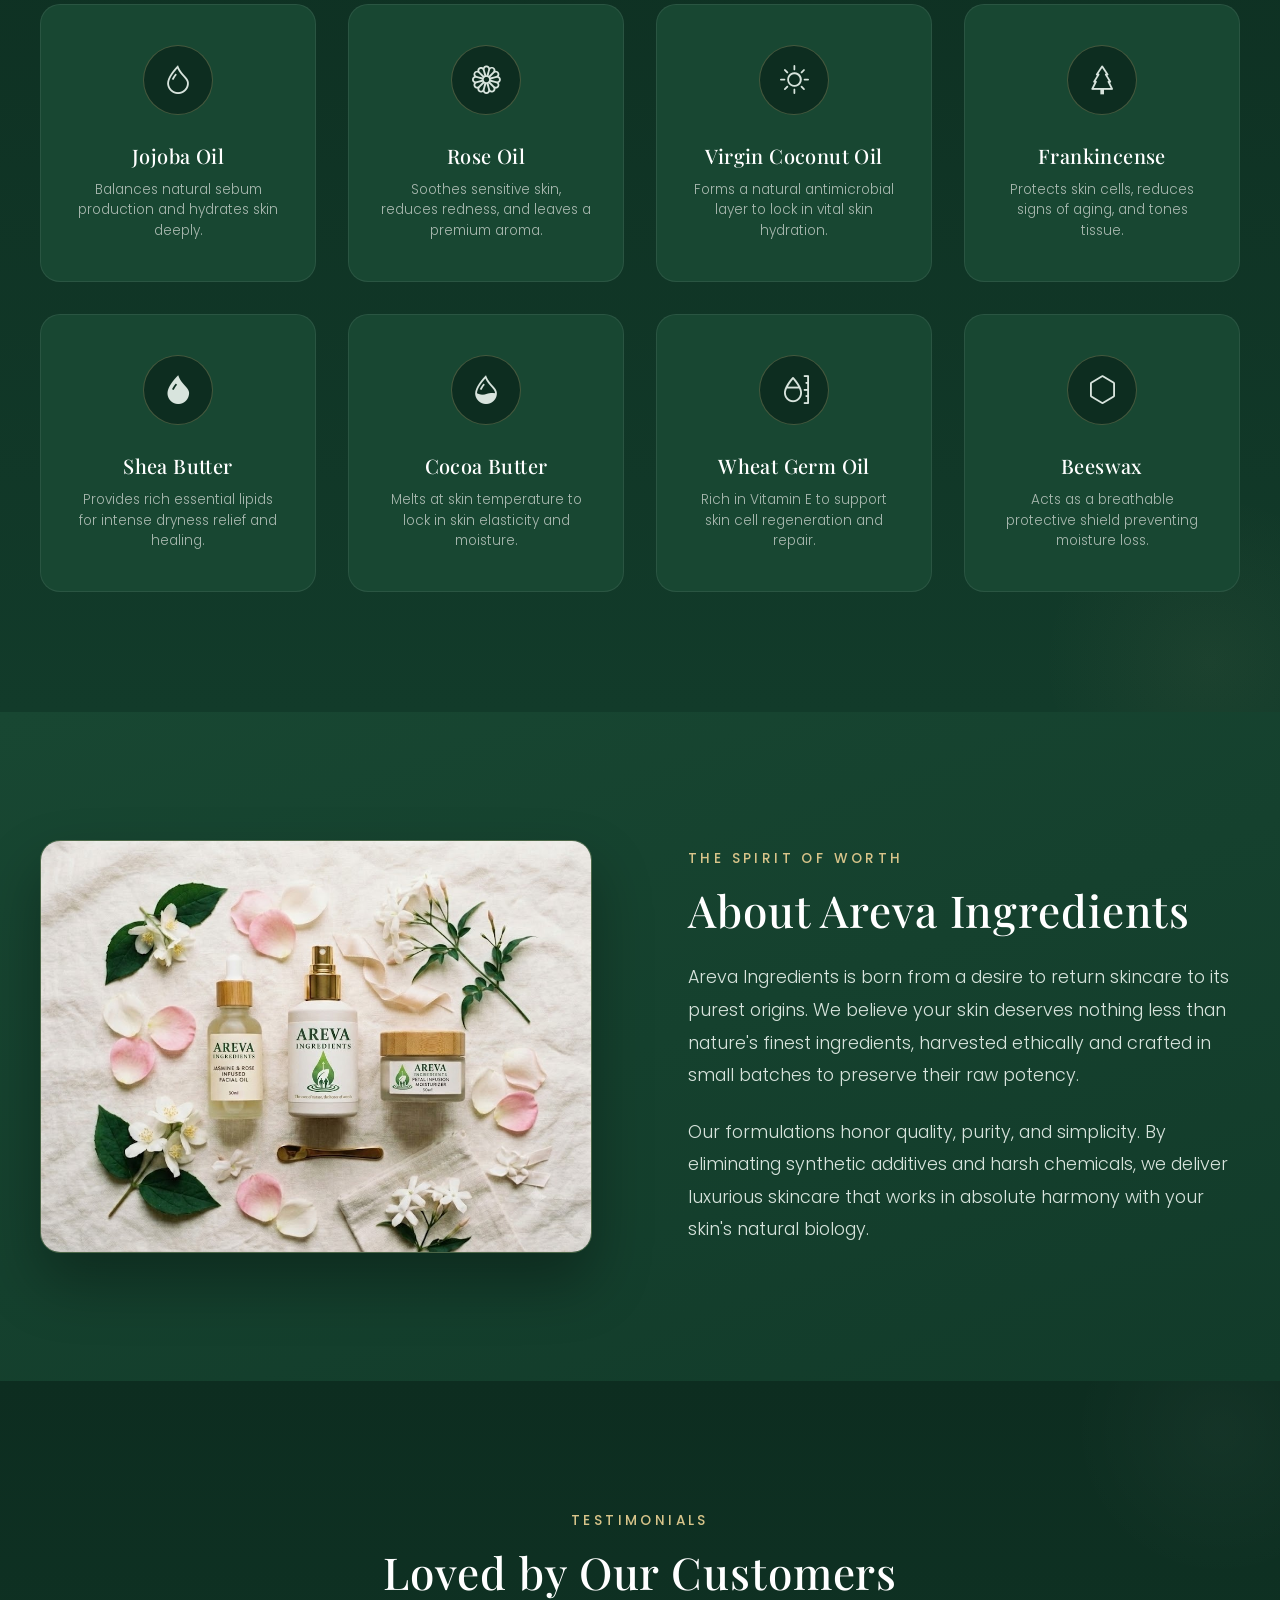
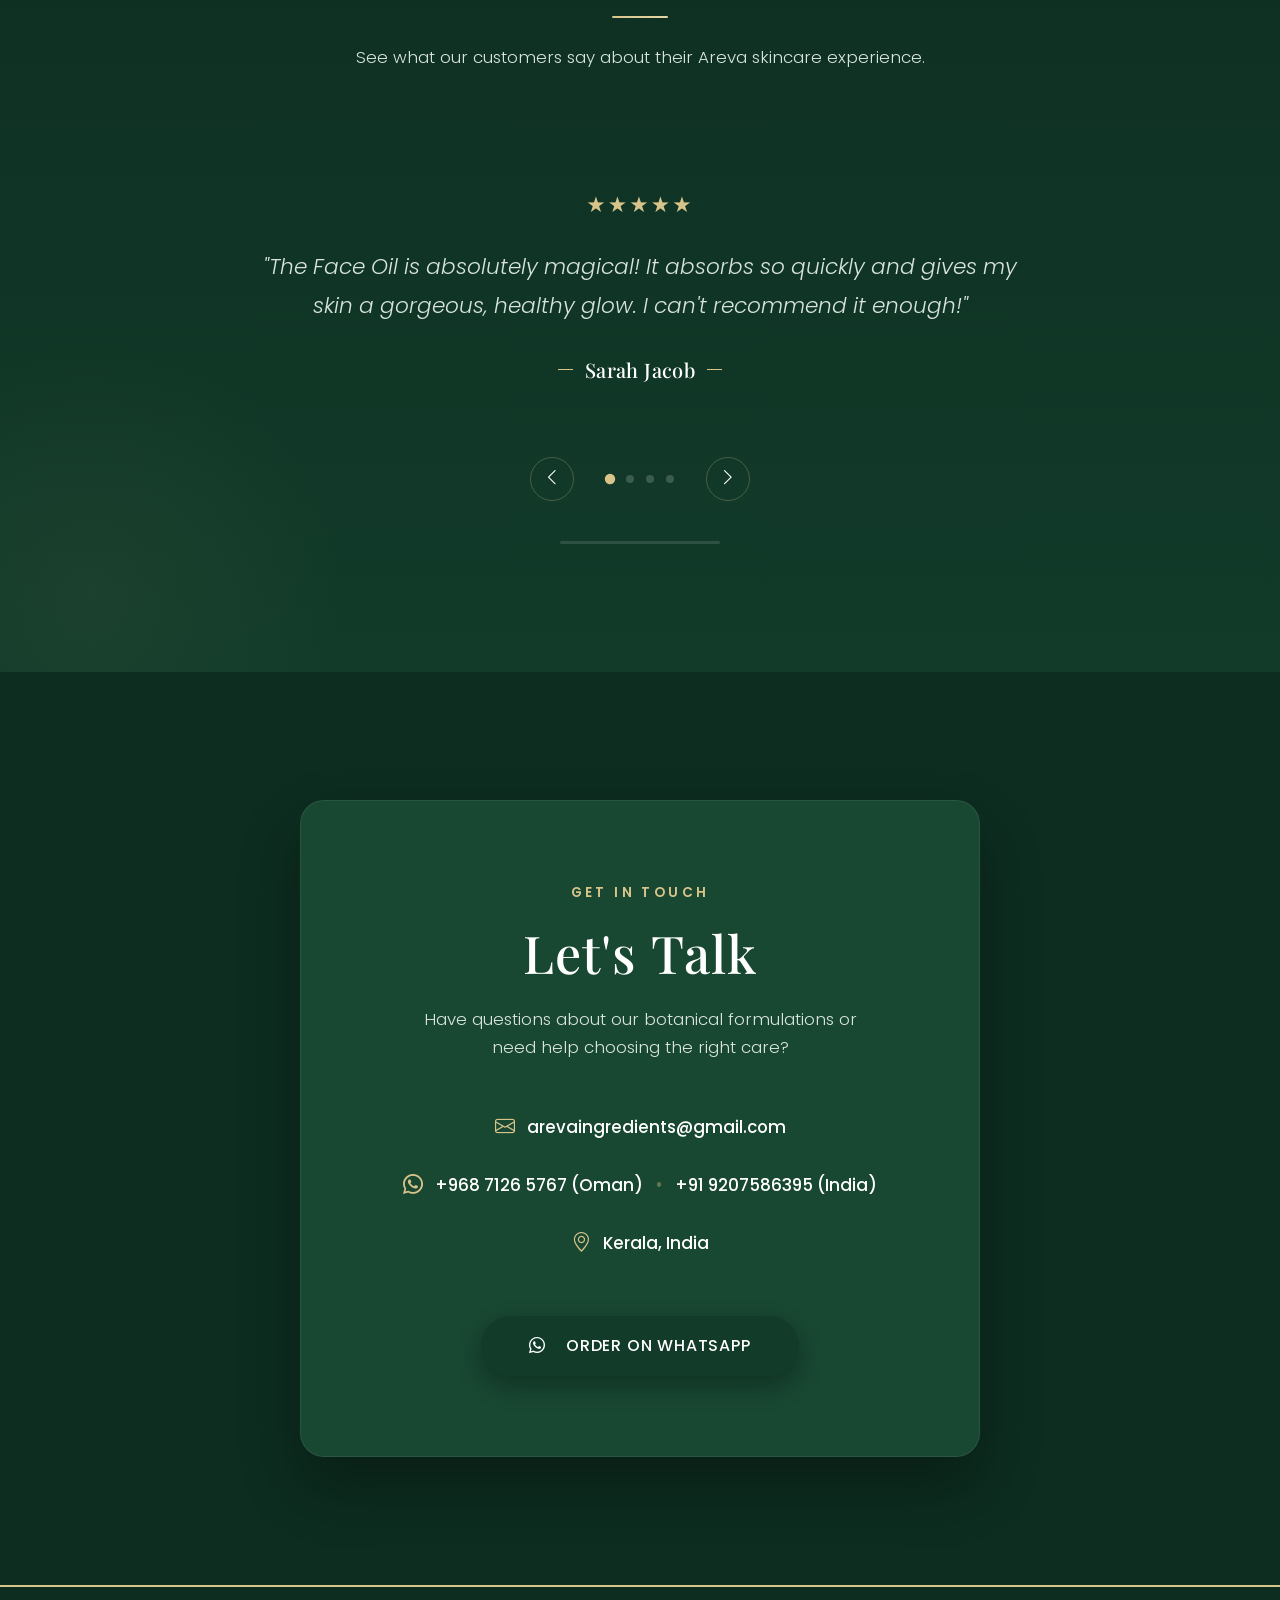
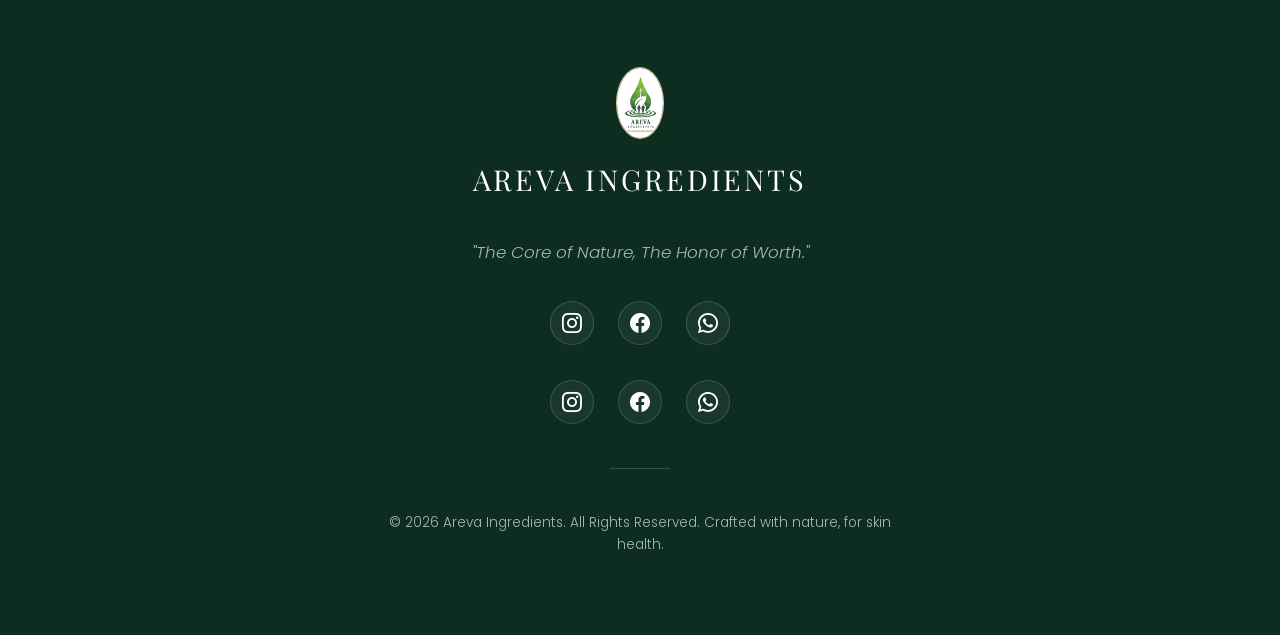
==== commit d4bbbeca: "numbr-updated" ====
--- a/index.html
+++ b/index.html
@@ -415,10 +415,21 @@
       <p class="footer-tagline-center">"The Core of Nature, The Honor of Worth."</p>
       
       <div class="footer-socials-center">
-        <a href="#" class="footer-social-link" aria-label="Instagram">
+        <a href="https://www.instagram.com/arevaingredients" class="footer-social-link" target="_blank" aria-label="Instagram">
           <i class="bi bi-instagram"></i>
         </a>
-        <a href="#" class="footer-social-link" aria-label="Facebook">
+        <a href="https://www.facebook.com/share/195wqYtnwG/" class="footer-social-link" target="_blank" aria-label="Facebook">
+          <i class="bi bi-facebook"></i>
+        </a>
+        <a href="https://wa.me/96871265767" class="footer-social-link" aria-label="WhatsApp">
+          <i class="bi bi-whatsapp"></i>
+        </a>
+      </div>
+      <div class="footer-socials-center">
+        <a href="https://www.instagram.com/arevaingredients" class="footer-social-link" target="_blank" aria-label="Instagram">
+          <i class="bi bi-instagram"></i>
+        </a>
+        <a href="https://www.facebook.com/share/195wqYtnwG/" class="footer-social-link" target="_blank" aria-label="Facebook">
           <i class="bi bi-facebook"></i>
         </a>
         <a href="https://wa.me/96871265767" class="footer-social-link" aria-label="WhatsApp">
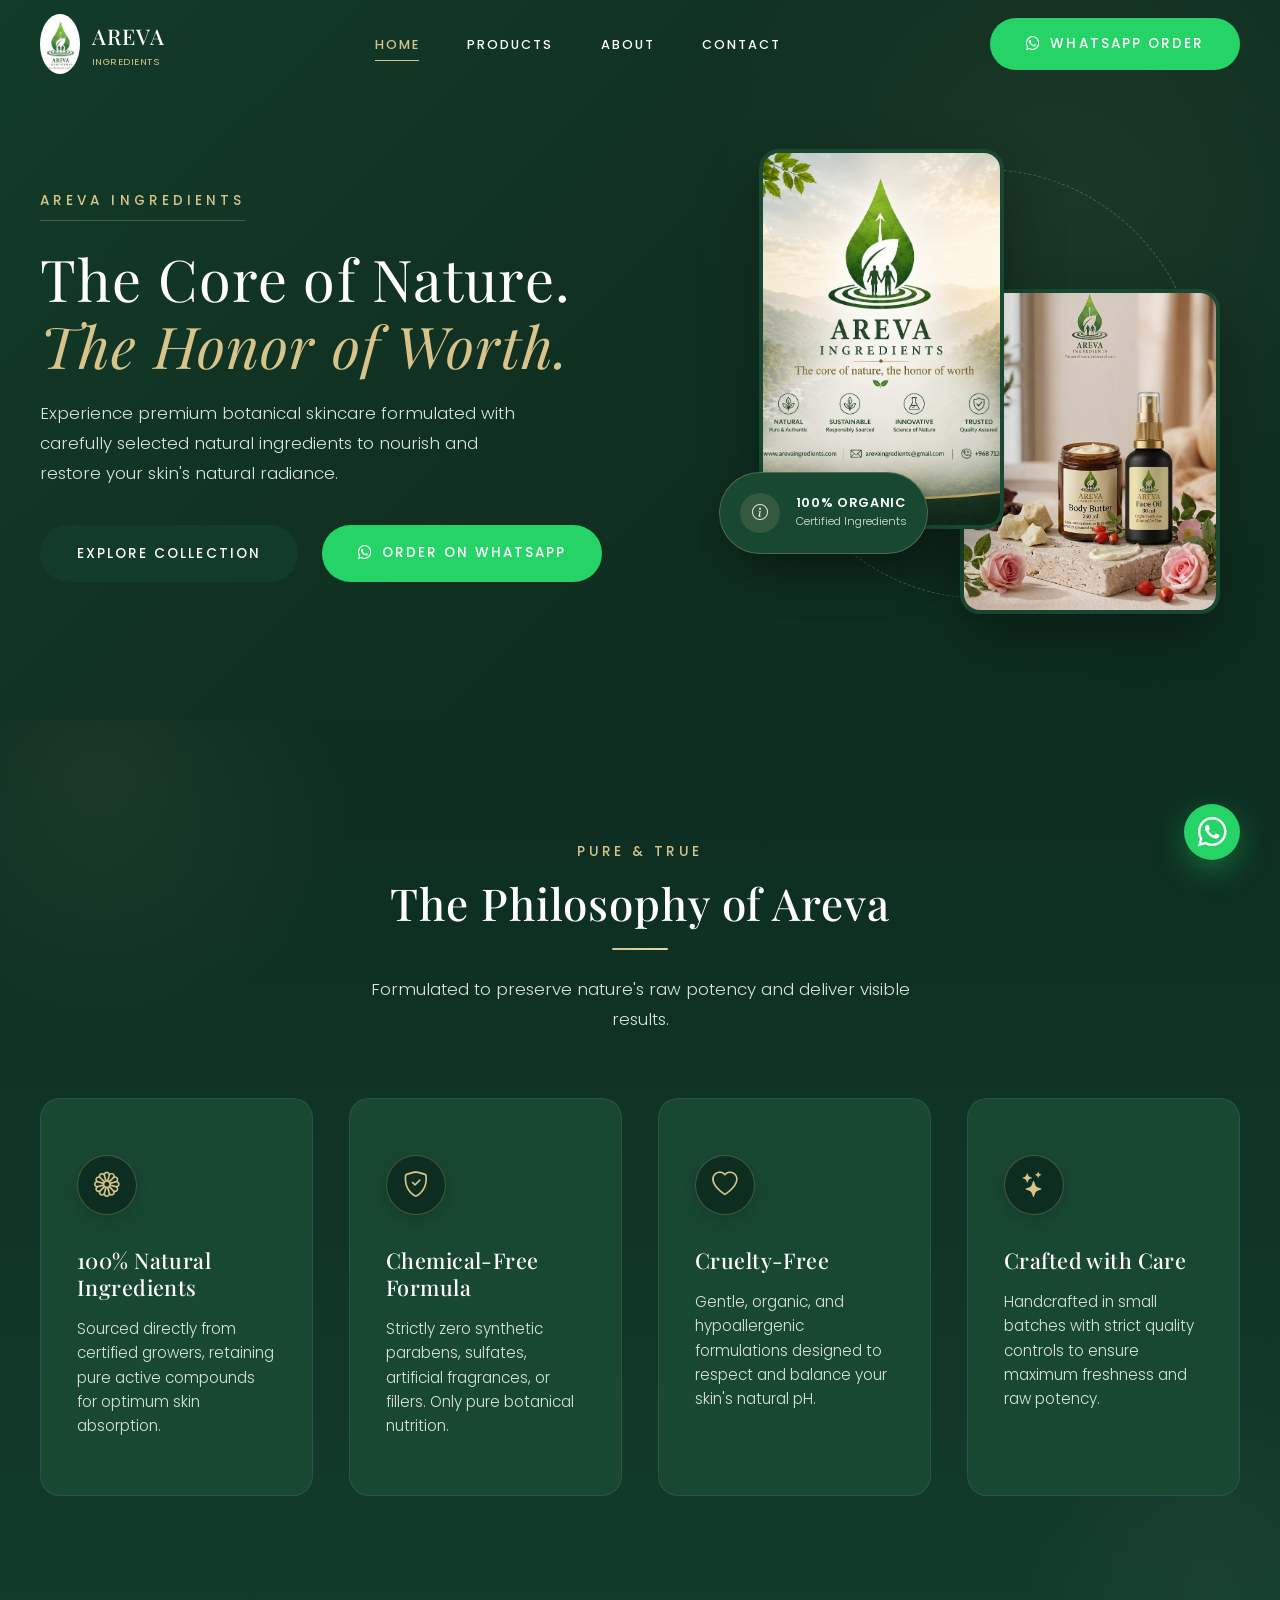
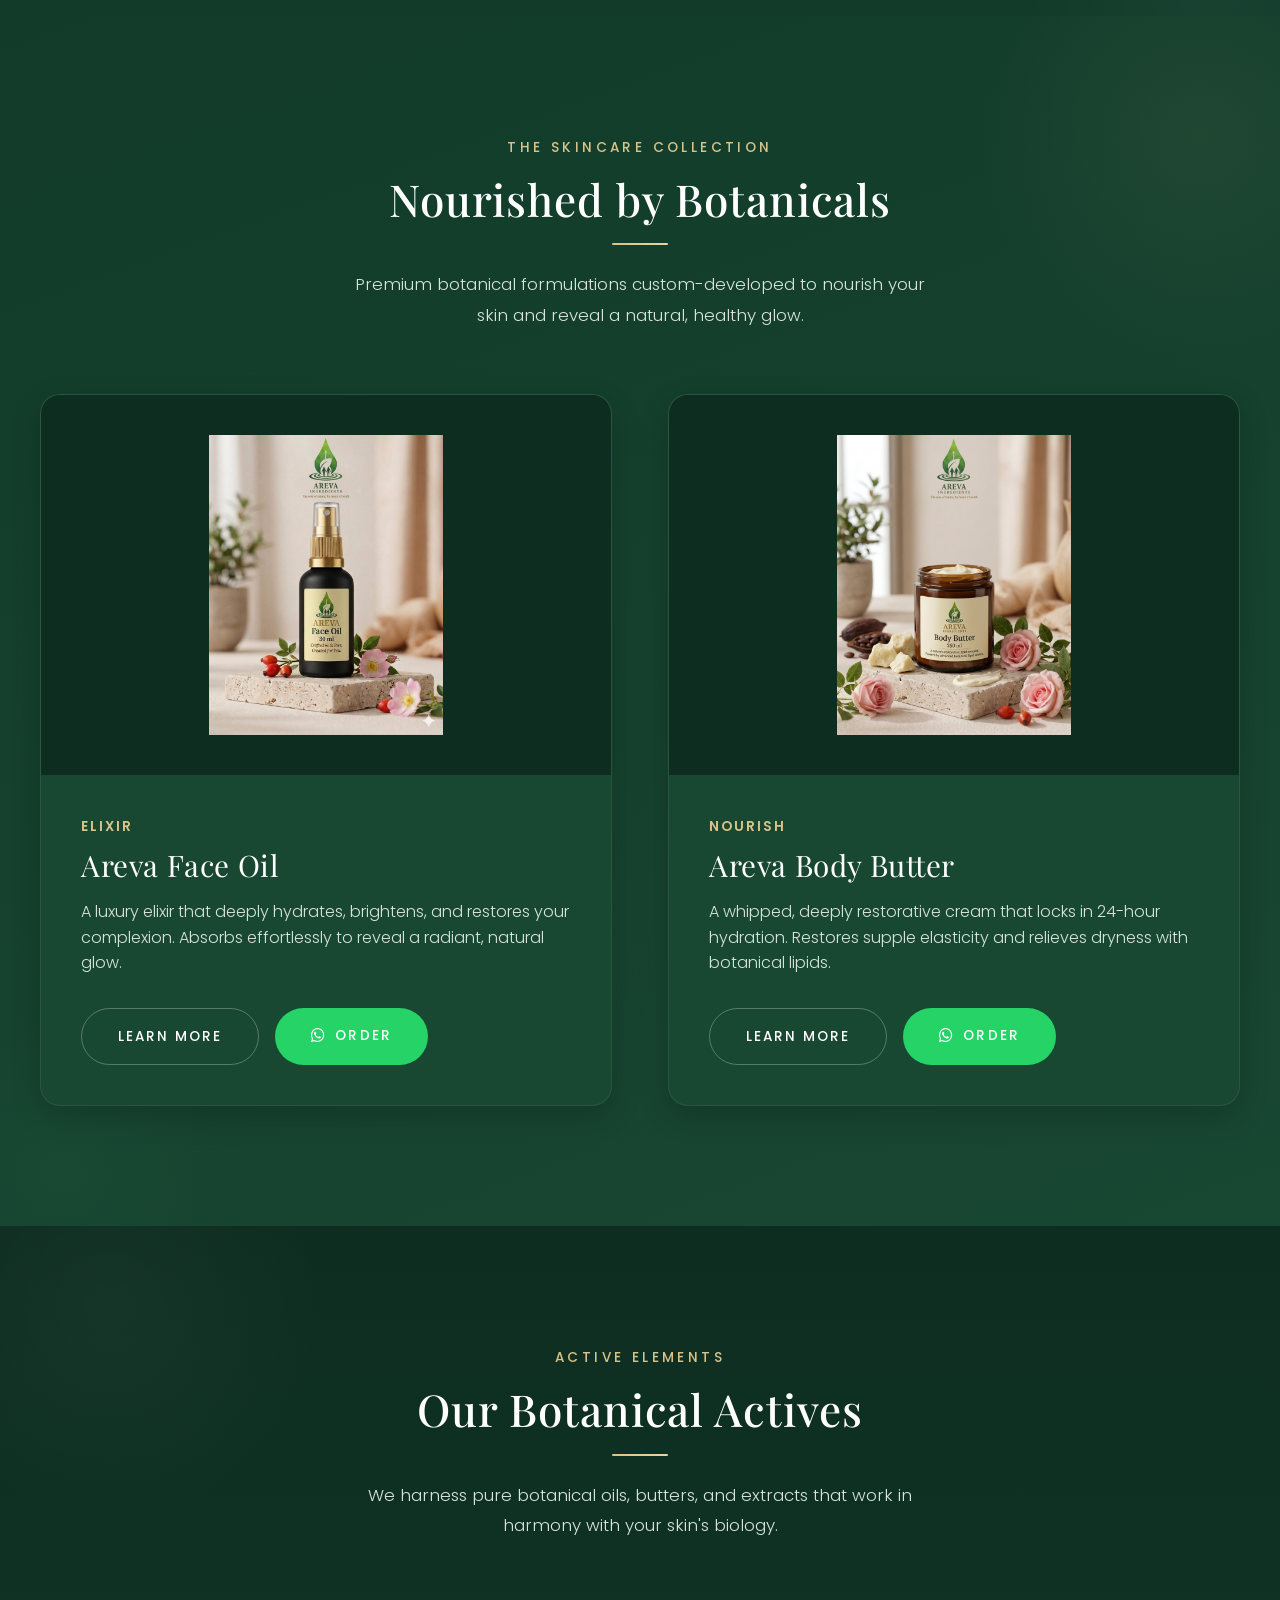
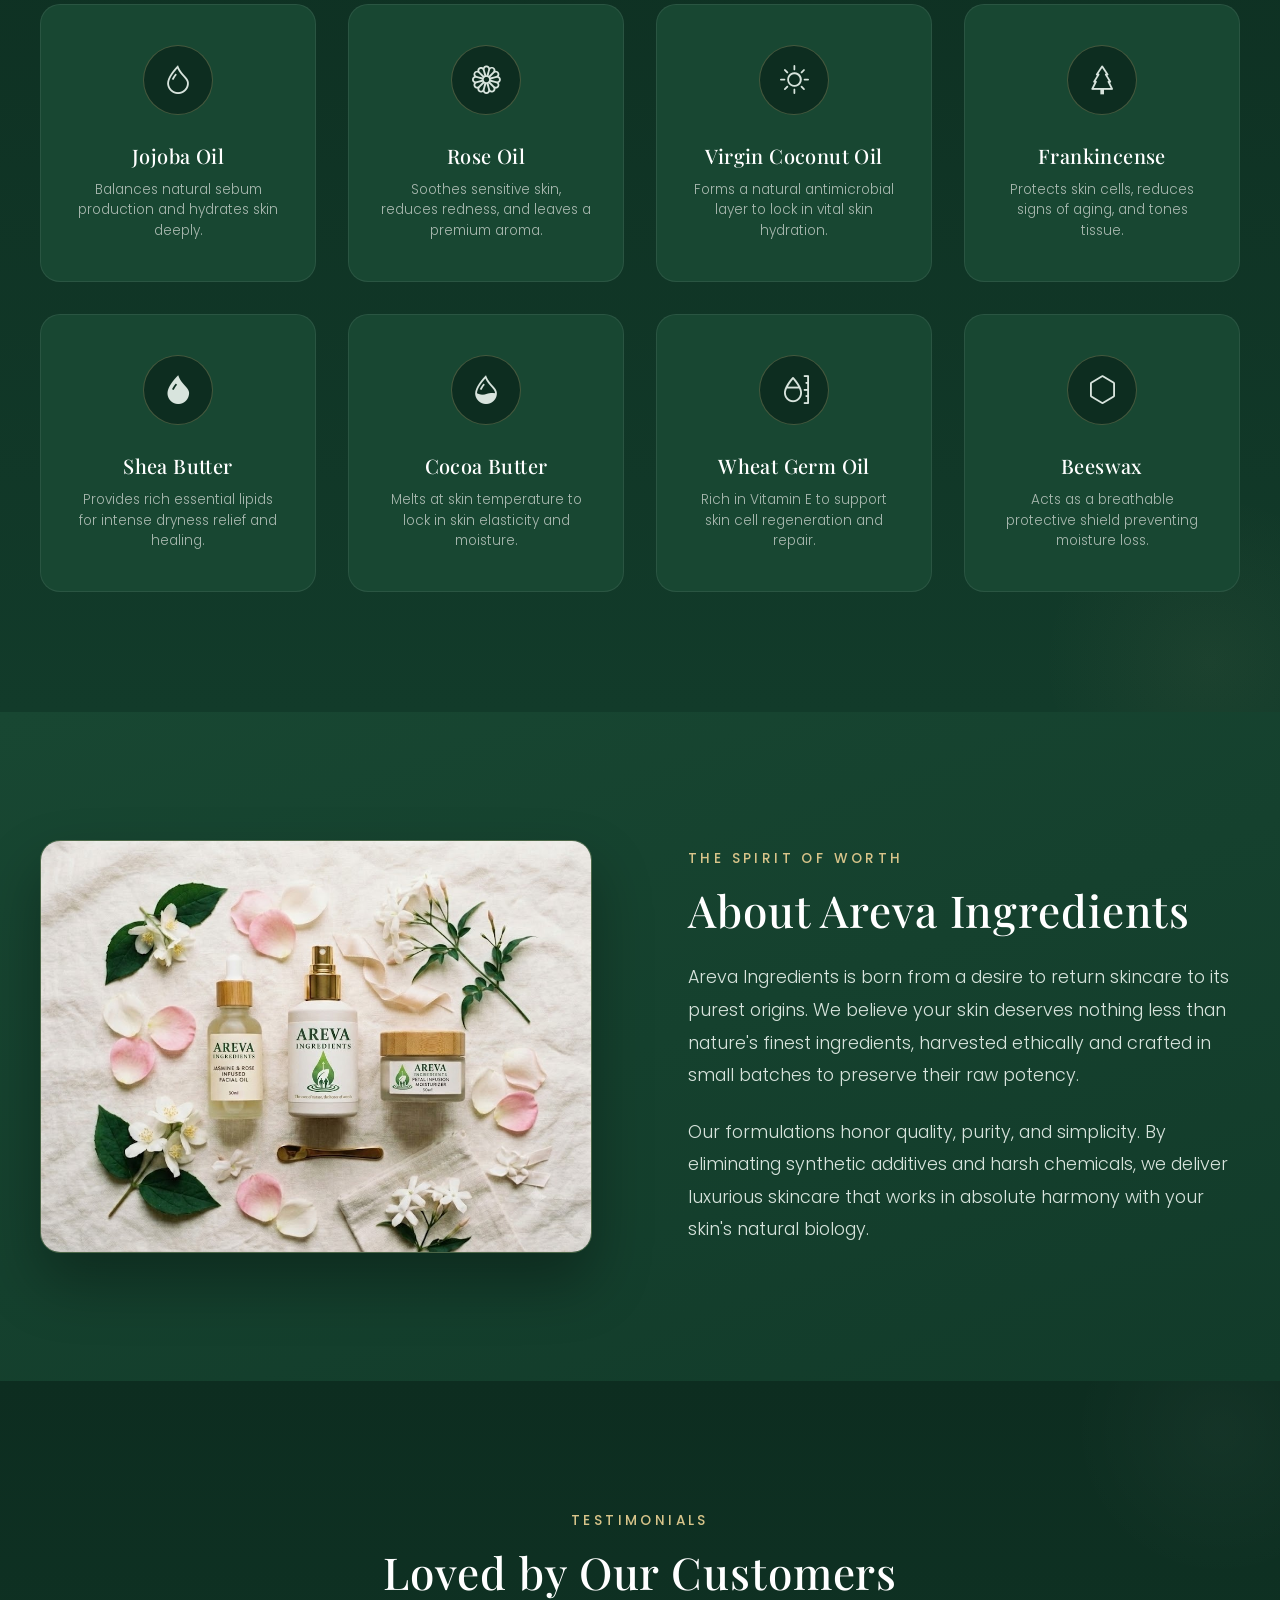
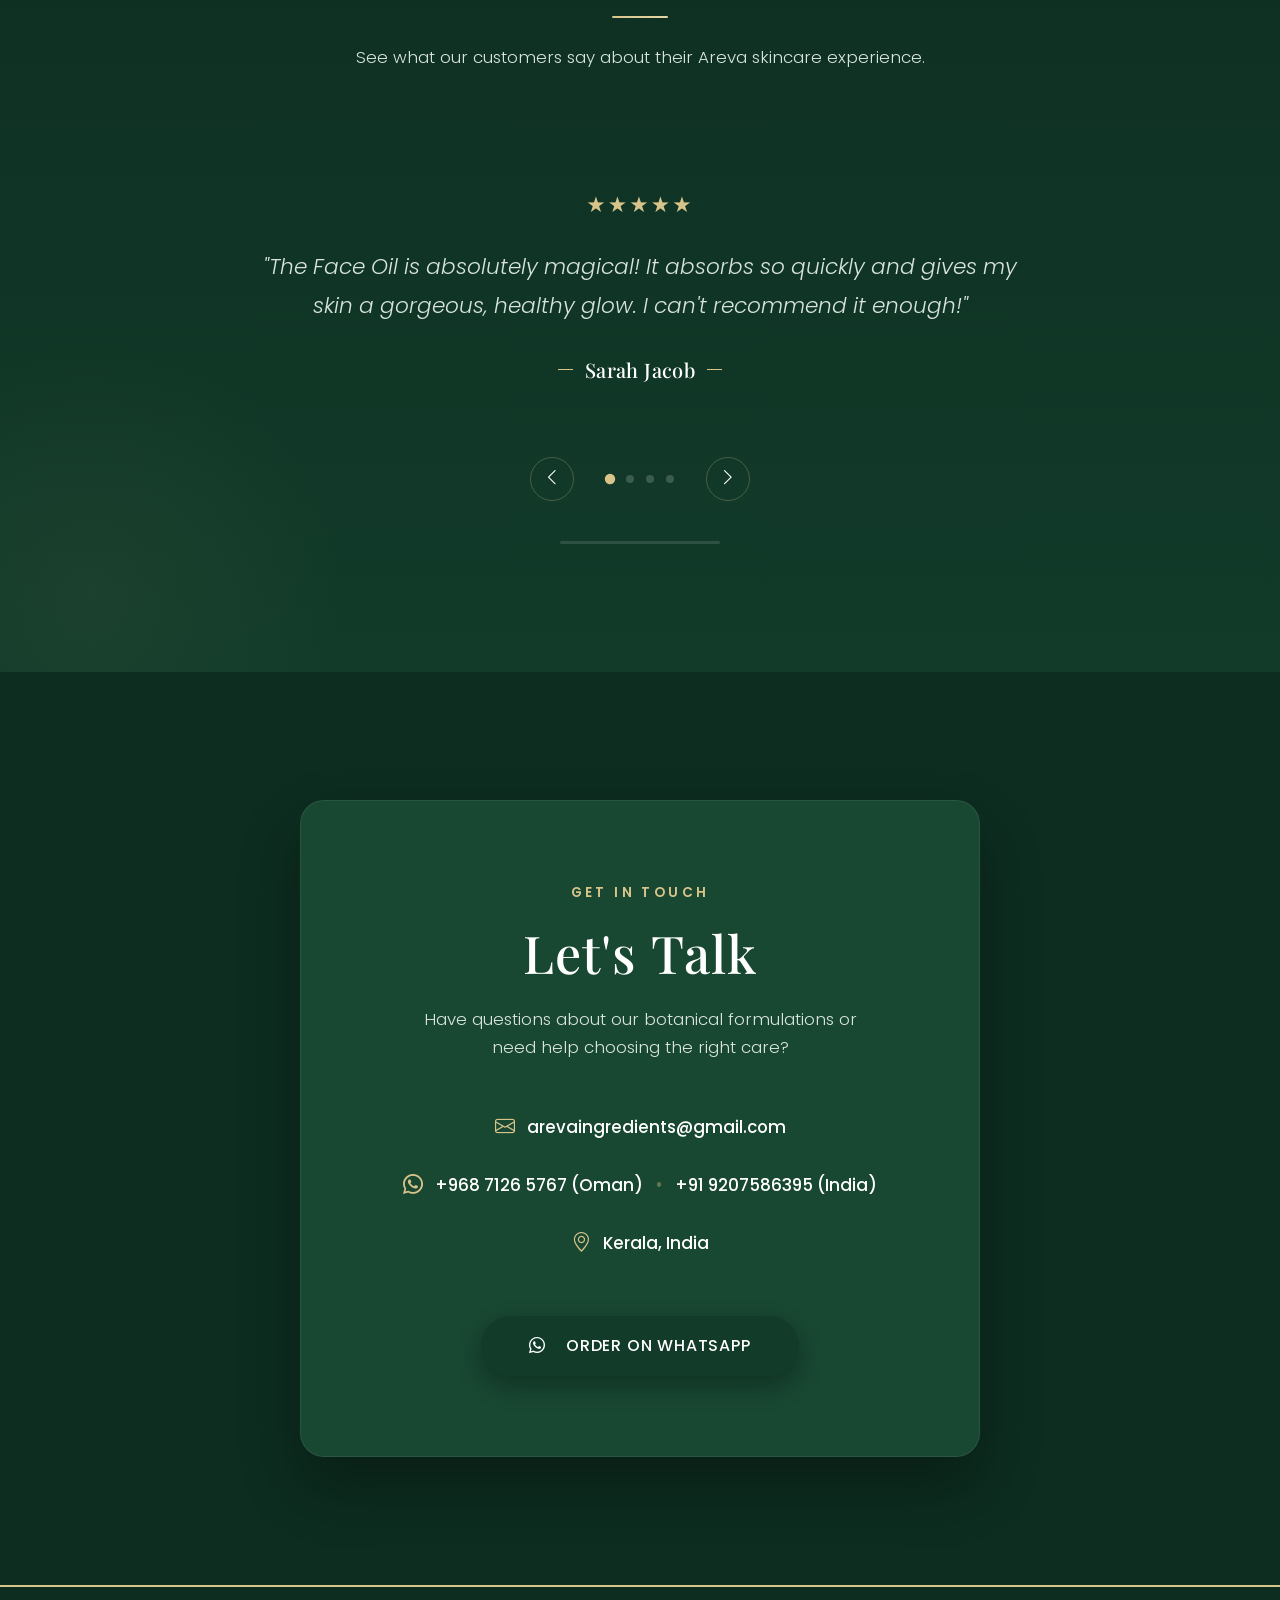
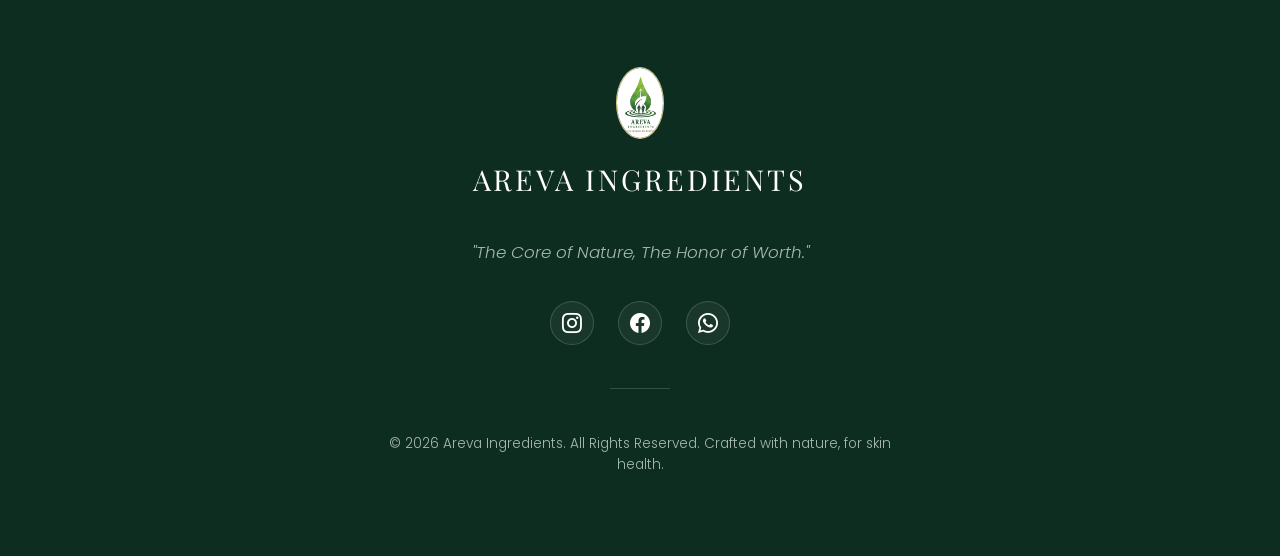
==== commit 71c08958: "hero-updated" ====
--- a/index.html
+++ b/index.html
@@ -425,17 +425,7 @@
           <i class="bi bi-whatsapp"></i>
         </a>
       </div>
-      <div class="footer-socials-center">
-        <a href="https://www.instagram.com/arevaingredients" class="footer-social-link" target="_blank" aria-label="Instagram">
-          <i class="bi bi-instagram"></i>
-        </a>
-        <a href="https://www.facebook.com/share/195wqYtnwG/" class="footer-social-link" target="_blank" aria-label="Facebook">
-          <i class="bi bi-facebook"></i>
-        </a>
-        <a href="https://wa.me/96871265767" class="footer-social-link" aria-label="WhatsApp">
-          <i class="bi bi-whatsapp"></i>
-        </a>
-      </div>
+      
       
       <div class="footer-divider-center"></div>
       
--- a/style.css
+++ b/style.css
@@ -1656,6 +1656,7 @@
   flex-direction: column;
   align-items: flex-end;
   gap: 0.75rem;
+  pointer-events: none;
 }
 
 .whatsapp-widget-bubble {
@@ -1671,6 +1672,7 @@
   cursor: pointer;
   transition: var(--transition-smooth);
   border: none;
+   pointer-events: auto;
 }
 
 .whatsapp-widget-bubble:hover {
